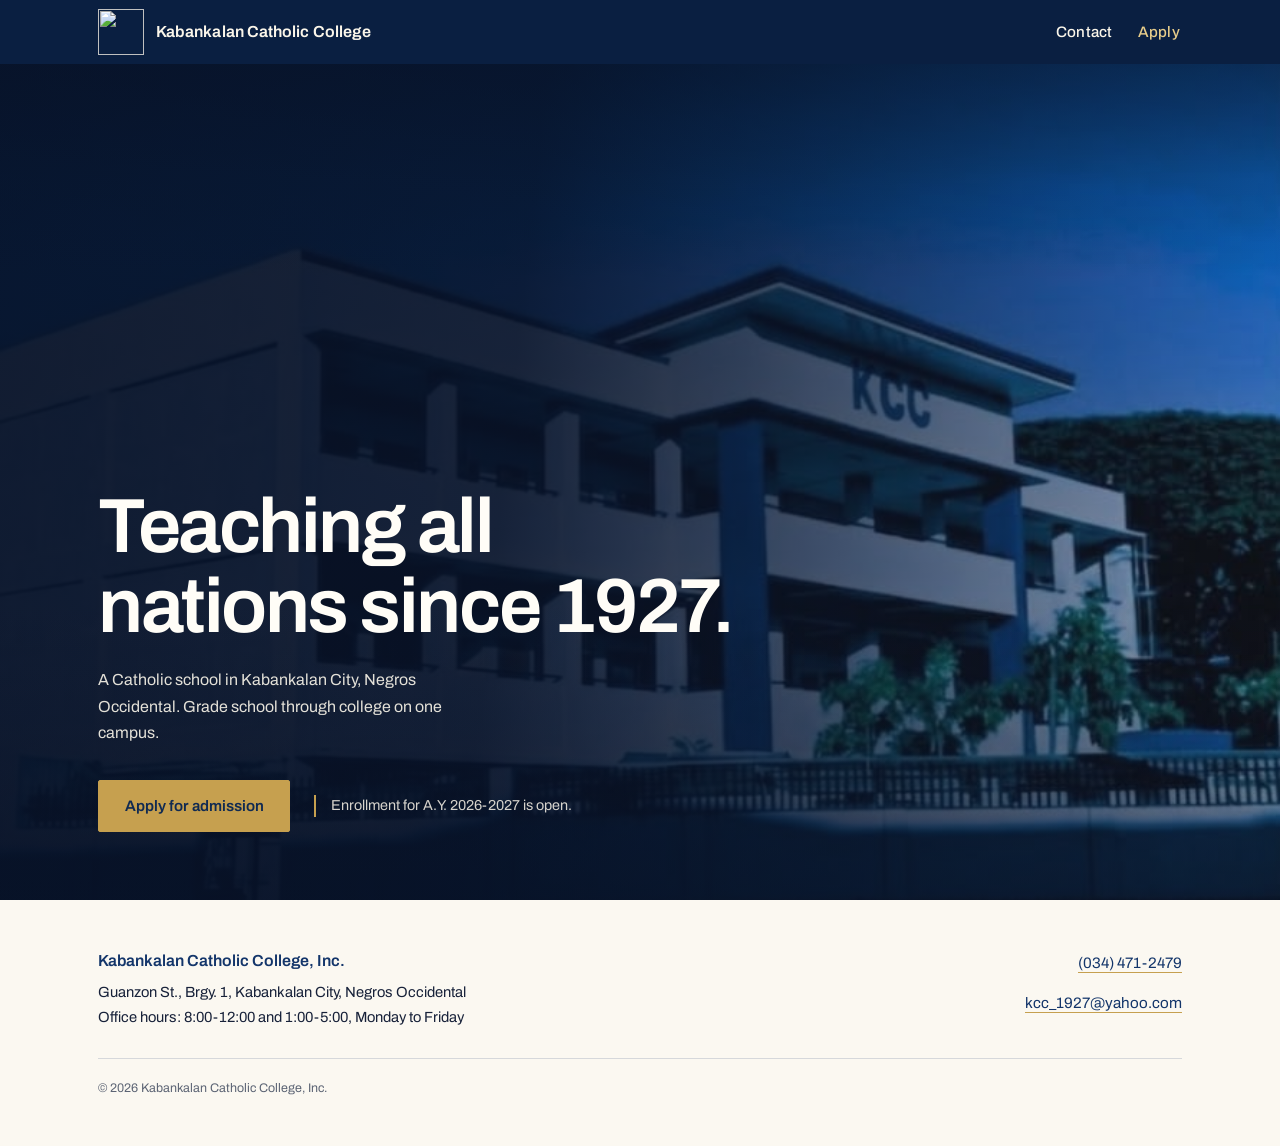
==== index.html @ 653091d0 "first commit" ====
<!DOCTYPE html>
<html lang="en">

<head>
    <title>Kabankalan Catholic College Inc.</title>

    <link rel="icon" href="assets/KCC-LOGO.png">

    <link rel="stylesheet" href="style/style.css">


</head>

<body id="top">

    <a class="skip-link" href="#main">Skip to content</a>

    <header class="site-header">
        <nav class="shell navbar" aria-label="Main">
            <a class="brand" href="#top">
                <img src="assets/KCC-LOGO.png" alt="" width="194" height="106">
                <span class="brand-name">Kabankalan Catholic College</span>
            </a>

            <ul class="nav-links">
                <li><a href="#contact">Contact</a></li>
                <li>
                    <a class="nav-apply"
                        href="mailto:kcc_1927@yahoo.com?subject=Admission inquiry A.Y. 2026-2027">Apply</a>
                </li>
            </ul>
        </nav>
    </header>

    <main id="main">
        <section class="hero" aria-labelledby="hero-title">
            <div class="shell hero-inner">
                <div class="hero-copy">
                    <h1 id="hero-title">Teaching all nations since 1927.</h1>
                    <p class="hero-lede">
                        A Catholic school in Kabankalan City, Negros Occidental.
                        Grade school through college on one campus.
                    </p>

                    <div class="hero-actions">
                        <a class="button" href="mailto:kcc_1927@yahoo.com?subject=Admission inquiry A.Y. 2026-2027">
                            Apply for admission
                        </a>
                        <p class="enrollment">Enrollment for A.Y. 2026-2027 is open.</p>
                    </div>
                </div>
            </div>
        </section>
    </main>

    <footer class="site-footer" id="contact">
        <div class="shell footer-inner">
            <div class="footer-address">
                <p class="footer-name">Kabankalan Catholic College, Inc.</p>
                <address>
                    Guanzon St., Brgy. 1, Kabankalan City, Negros Occidental<br>
                    Office hours: 8:00-12:00 and 1:00-5:00, Monday to Friday
                </address>
            </div>

            <div class="footer-links">
                <a href="tel:+63344712479">(034) 471-2479</a>
                <a href="mailto:kcc_1927@yahoo.com">kcc_1927@yahoo.com</a>
            </div>

            <div class="footer-fine">
                <p>&copy; 2026 Kabankalan Catholic College, Inc.</p>
            </div>
        </div>
    </footer>
</body>

</html>
---- style/style.css ----
@import url('https://fonts.googleapis.com/css2?family=Archivo:ital,wght@0,100..900;1,100..900&display=swap');



*,
*::before,
*::after {
    box-sizing: border-box;
}

html {
    scroll-behavior: smooth;
    -webkit-text-size-adjust: 100%;
}

body {
    margin: 0;
    background: #fbf8f1;
    color: #172139;
    font-family: "Archivo", "Segoe UI", sans-serif;
    font-size: 1.0625rem;
    line-height: 1.6;
    -webkit-font-smoothing: antialiased;
}

h1,
p,
address {
    margin: 0;
}

img {
    display: block;
    max-width: 100%;
}

a {
    color: inherit;
}

address {
    font-style: normal;
}

::selection {
    background: #c6a04f;
    color: #0c244c;
}

:focus-visible {
    outline: 2px solid #13356a;
    outline-offset: 3px;
}

.shell {
    width: 100%;
    max-width: 1180px;
    margin-inline: auto;
    padding-inline: clamp(1.25rem, 4vw, 3rem);
}

.skip-link {
    position: absolute;
    top: -5rem;
    left: clamp(1.25rem, 4vw, 3rem);
    z-index: 5;
    padding: 0.7rem 1.1rem;
    background: #fbf6ea;
    color: #13356a;
    font-size: 0.9rem;
    font-weight: 600;
    text-decoration: none;
}

.skip-link:focus {
    top: 0.75rem;
}

.site-header {
    background: #0a1f41;
}

.site-header :focus-visible {
    outline-color: #fbf6ea;
}

.navbar {
    display: flex;
    align-items: center;
    justify-content: space-between;
    gap: 0.75rem 1.5rem;
    min-height: 4rem;
}

.brand {
    display: flex;
    align-items: center;
    gap: 0.75rem;
    padding-block: 0.5rem;
    color: #fbf6ea;
    text-decoration: none;
}

.brand img {
    flex: none;
    width: 46px;
    height: 46px;
}

.brand-name {
    font-size: 1rem;
    font-weight: 620;
    letter-spacing: 0.005em;
    line-height: 1.25;
}

.nav-links {
    display: flex;
    align-items: center;
    gap: 0.25rem 1.35rem;
    margin: 0;
    padding: 0;
    list-style: none;
}

.nav-links a {
    display: inline-flex;
    align-items: center;
    min-height: 2.75rem;
    padding-inline: 0.15rem;
    color: #fbf6ea;
    font-size: 0.95rem;
    font-weight: 500;
    letter-spacing: 0.005em;
    text-decoration: none;
    transition: color 180ms ease;
}

.nav-links a:hover {
    color: #e2c783;
    text-decoration: underline;
    text-decoration-color: #c6a04f;
    text-underline-offset: 0.36em;
}

.nav-links .nav-apply {
    color: #e8cd8a;
}

.hero {
    display: flex;
    min-height: calc(100vh - 4rem);
    min-height: calc(100svh - 4rem);
    background:
        linear-gradient(
            180deg,
            rgba(7, 17, 38, 0.5) 0%,
            rgba(7, 17, 38, 0.14) 14%,
            rgba(7, 17, 38, 0) 26%
        ),
        linear-gradient(
            0deg,
            rgba(7, 17, 38, 0.55) 0%,
            rgba(7, 17, 38, 0.2) 20%,
            rgba(7, 17, 38, 0) 36%
        ),
        linear-gradient(
            96deg,
            rgba(7, 17, 38, 0.94) 0%,
            rgba(7, 17, 38, 0.9) 40%,
            rgba(7, 17, 38, 0.72) 58%,
            rgba(7, 17, 38, 0.2) 100%
        ),
        url("../assets/KCC-IMAGE.jpg") center 42% / cover no-repeat #0d2750;
    color: #fbf6ea;
}

.hero :focus-visible {
    outline-color: #fffdf7;
}

.hero-inner {
    display: flex;
    flex: 1;
    flex-direction: column;
    padding-block: clamp(1.5rem, 3vw, 2.25rem)
        clamp(2.75rem, 6vw, 4.25rem);
}

.hero-copy {
    max-width: 44rem;
    margin-top: auto;
    padding-top: clamp(3rem, 8vw, 5rem);
}

.hero h1 {
    color: #fffdf7;
    font-size: clamp(2.5rem, 6vw, 5.25rem);
    font-weight: 620;
    letter-spacing: -0.032em;
    line-height: 1.04;
    text-wrap: balance;
}

.hero-lede {
    max-width: 44ch;
    margin-top: 1.3rem;
    color: rgba(251, 246, 234, 0.9);
    font-size: clamp(1rem, 1.2vw, 1.15rem);
    line-height: 1.65;
}

.hero-actions {
    display: flex;
    flex-wrap: wrap;
    align-items: center;
    gap: 1rem 1.5rem;
    margin-top: 2.1rem;
}

.button {
    display: inline-flex;
    align-items: center;
    justify-content: center;
    min-height: 3.25rem;
    padding: 0.9rem 1.6rem;
    border: 1px solid #c6a04f;
    border-radius: 2px;
    background: #c6a04f;
    color: #102a52;
    font-size: 0.95rem;
    font-weight: 600;
    line-height: 1.2;
    text-decoration: none;
    transition: background-color 180ms ease,
        border-color 180ms ease;
}

.button:hover {
    background: #d8b76e;
    border-color: #d8b76e;
}

.enrollment {
    padding-left: 0.9rem;
    border-left: 2px solid #c6a04f;
    color: rgba(251, 246, 234, 0.85);
    font-size: 0.9rem;
    line-height: 1.5;
}

/* Footer --------------- */

.site-footer {
    background: #fbf8f1;
    padding-block: clamp(2.25rem, 4vw, 3rem);
    font-size: 0.95rem;
}

.footer-inner {
    display: grid;
    grid-template-columns: minmax(0, 1.3fr) minmax(0, 1fr);
    gap: 1.75rem 3rem;
}

.footer-name {
    margin-bottom: 0.4rem;
    color: #13356a;
    font-size: 1rem;
    font-weight: 600;
}

.footer-address address {
    font-size: 0.92rem;
    line-height: 1.7;
}

.footer-links {
    display: flex;
    flex-direction: column;
    align-items: flex-end;
    gap: 0.6rem;
    justify-self: end;
}

.footer-links a {
    padding-block: 0.2rem;
    color: #13356a;
    font-size: 0.95rem;
    text-decoration-color: #c6a04f;
    text-decoration-thickness: 1px;
    text-underline-offset: 0.24em;
}

.footer-links a:hover {
    color: #8a641c;
}

.footer-fine {
    grid-column: 1 / -1;
    display: flex;
    flex-wrap: wrap;
    justify-content: space-between;
    gap: 0.35rem 2rem;
    padding-top: 1.25rem;
    border-top: 1px solid rgba(19, 53, 106, 0.16);
    color: #5c6474;
    font-size: 0.78rem;
    line-height: 1.5;
}

@media (max-width: 900px) {
    .hero {
        background:
            linear-gradient(
                180deg,
                rgba(7, 17, 38, 0.5) 0%,
                rgba(7, 17, 38, 0.15) 16%,
                rgba(7, 17, 38, 0) 30%
            ),
            linear-gradient(
                0deg,
                rgba(7, 17, 38, 0.96) 0%,
                rgba(7, 17, 38, 0.9) 32%,
                rgba(7, 17, 38, 0.74) 52%,
                rgba(7, 17, 38, 0.2) 100%
            ),
            url("../assets/KCC-IMAGE.jpg") 62% 38% / cover no-repeat #0d2750;
    }

    .hero-inner {
        padding-block: 1.4rem 2.75rem;
    }

    .brand img {
        width: 44px;
        height: 44px;
    }

    .brand-name {
        font-size: 0.95rem;
    }

    .hero h1 {
        font-size: clamp(2.4rem, 9.5vw, 3.5rem);
    }

    .hero-actions {
        margin-top: 1.8rem;
    }
}

@media (max-width: 760px) {
    .footer-inner {
        grid-template-columns: 1fr;
    }

    .footer-links {
        align-items: flex-start;
        justify-self: start;
        gap: 0.5rem;
    }
}

@media (max-width: 500px) {
    /* Two rows, brand above the links: no hamburger, no script. */

    .navbar {
        flex-direction: column;
        align-items: stretch;
        justify-content: center;
        gap: 0.25rem;
        min-height: 7rem;
    }

    .nav-links {
        gap: 0 1.35rem;
    }

    .hero {
        min-height: calc(100vh - 7rem);
        min-height: calc(100svh - 7rem);
    }
}

@media (max-width: 480px) {
    .brand-name {
        font-size: 0.9rem;
    }

    .hero-copy {
        padding-top: 2.75rem;
    }

    .hero h1 {
        font-size: clamp(2.2rem, 10vw, 3rem);
    }

    .footer-fine {
        display: block;
    }

    .footer-fine p + p {
        margin-top: 0.35rem;
    }
}

@media (prefers-reduced-motion: reduce) {
    html {
        scroll-behavior: auto;
    }

    .button,
    .nav-links a {
        transition: none;
    }
}
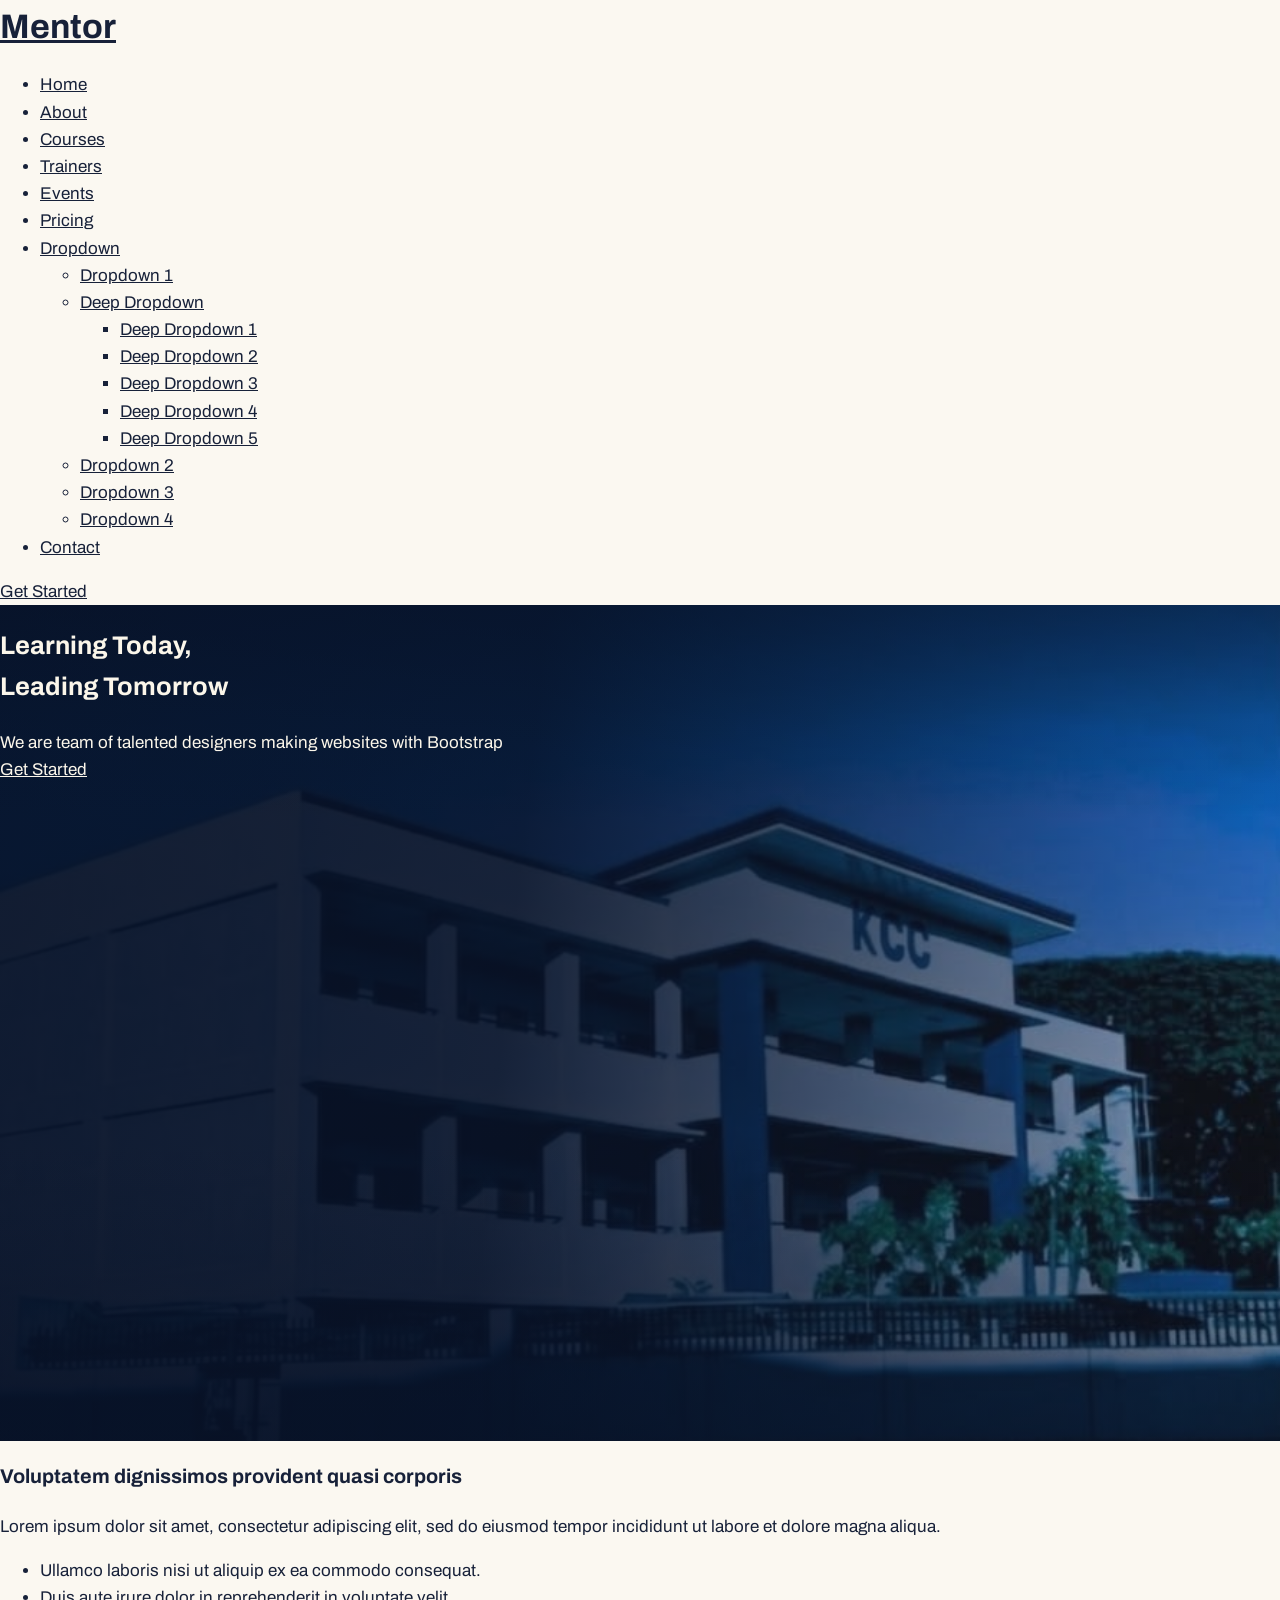
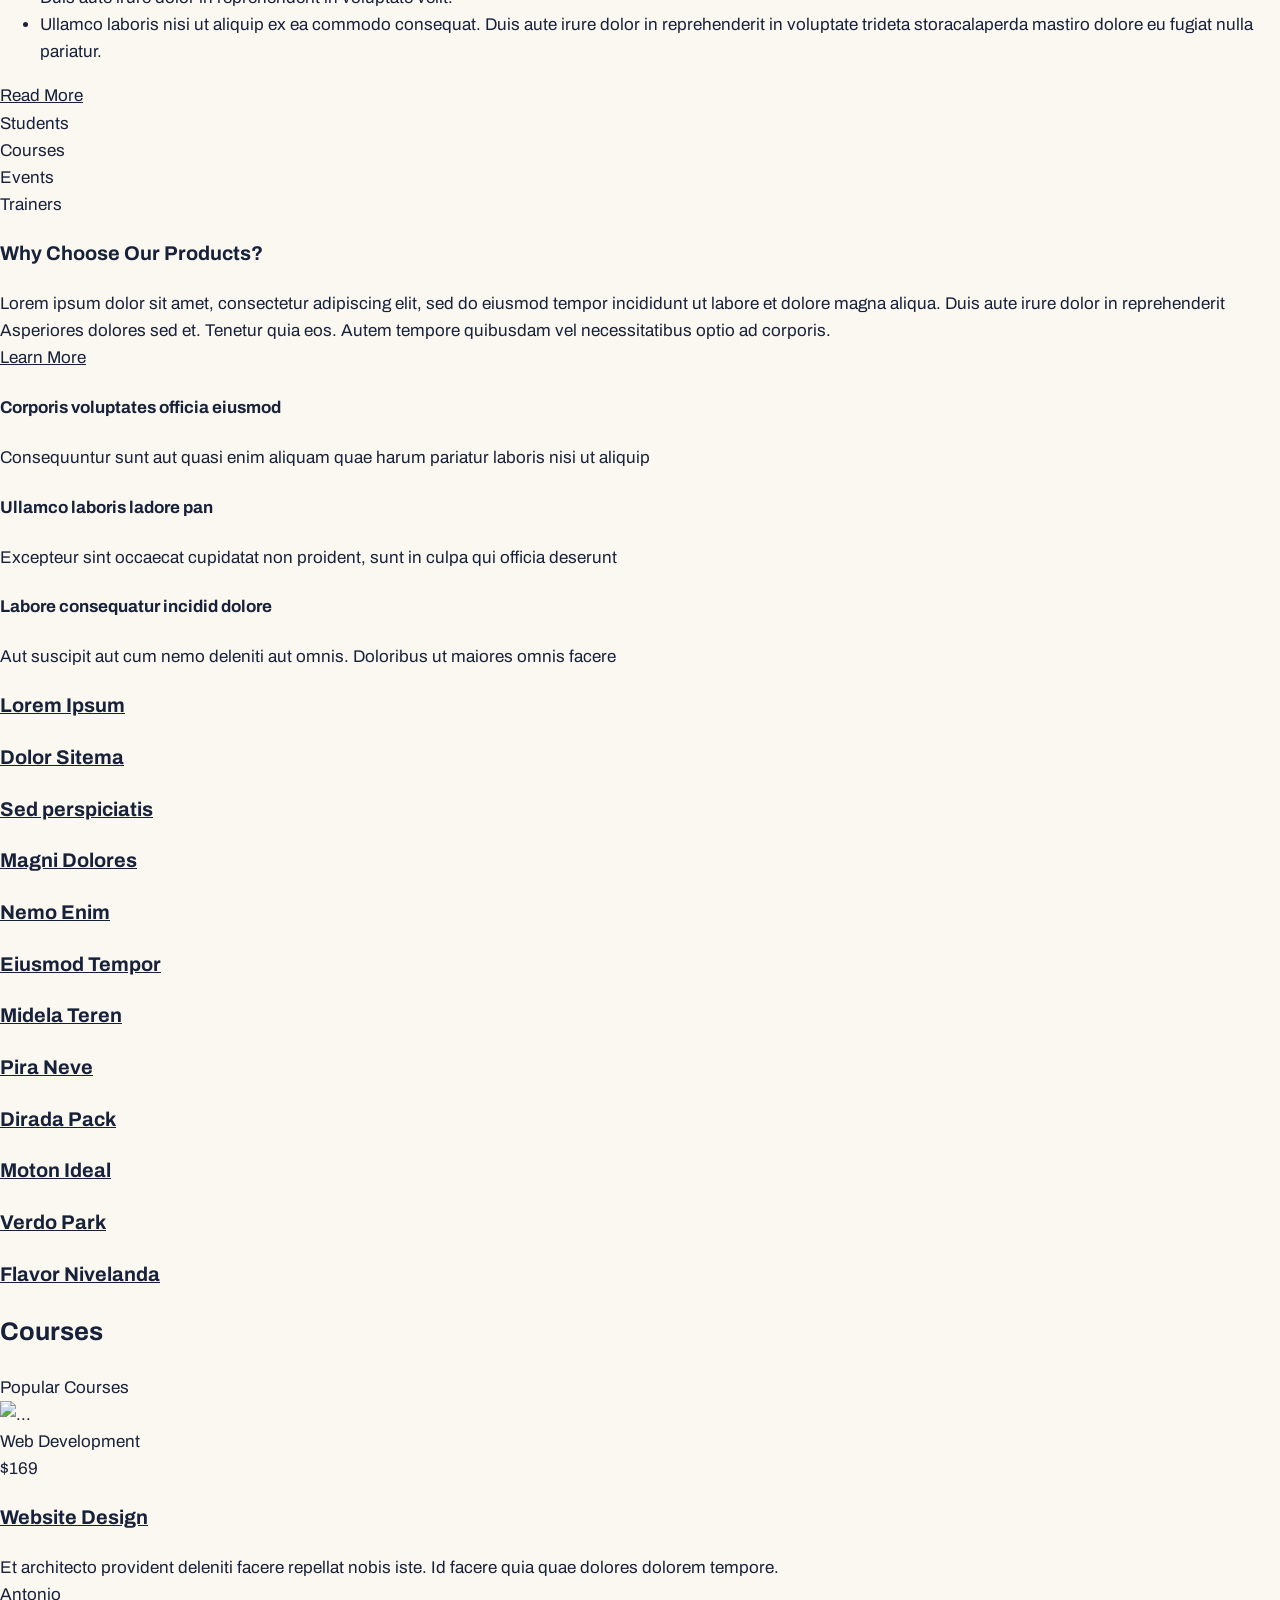
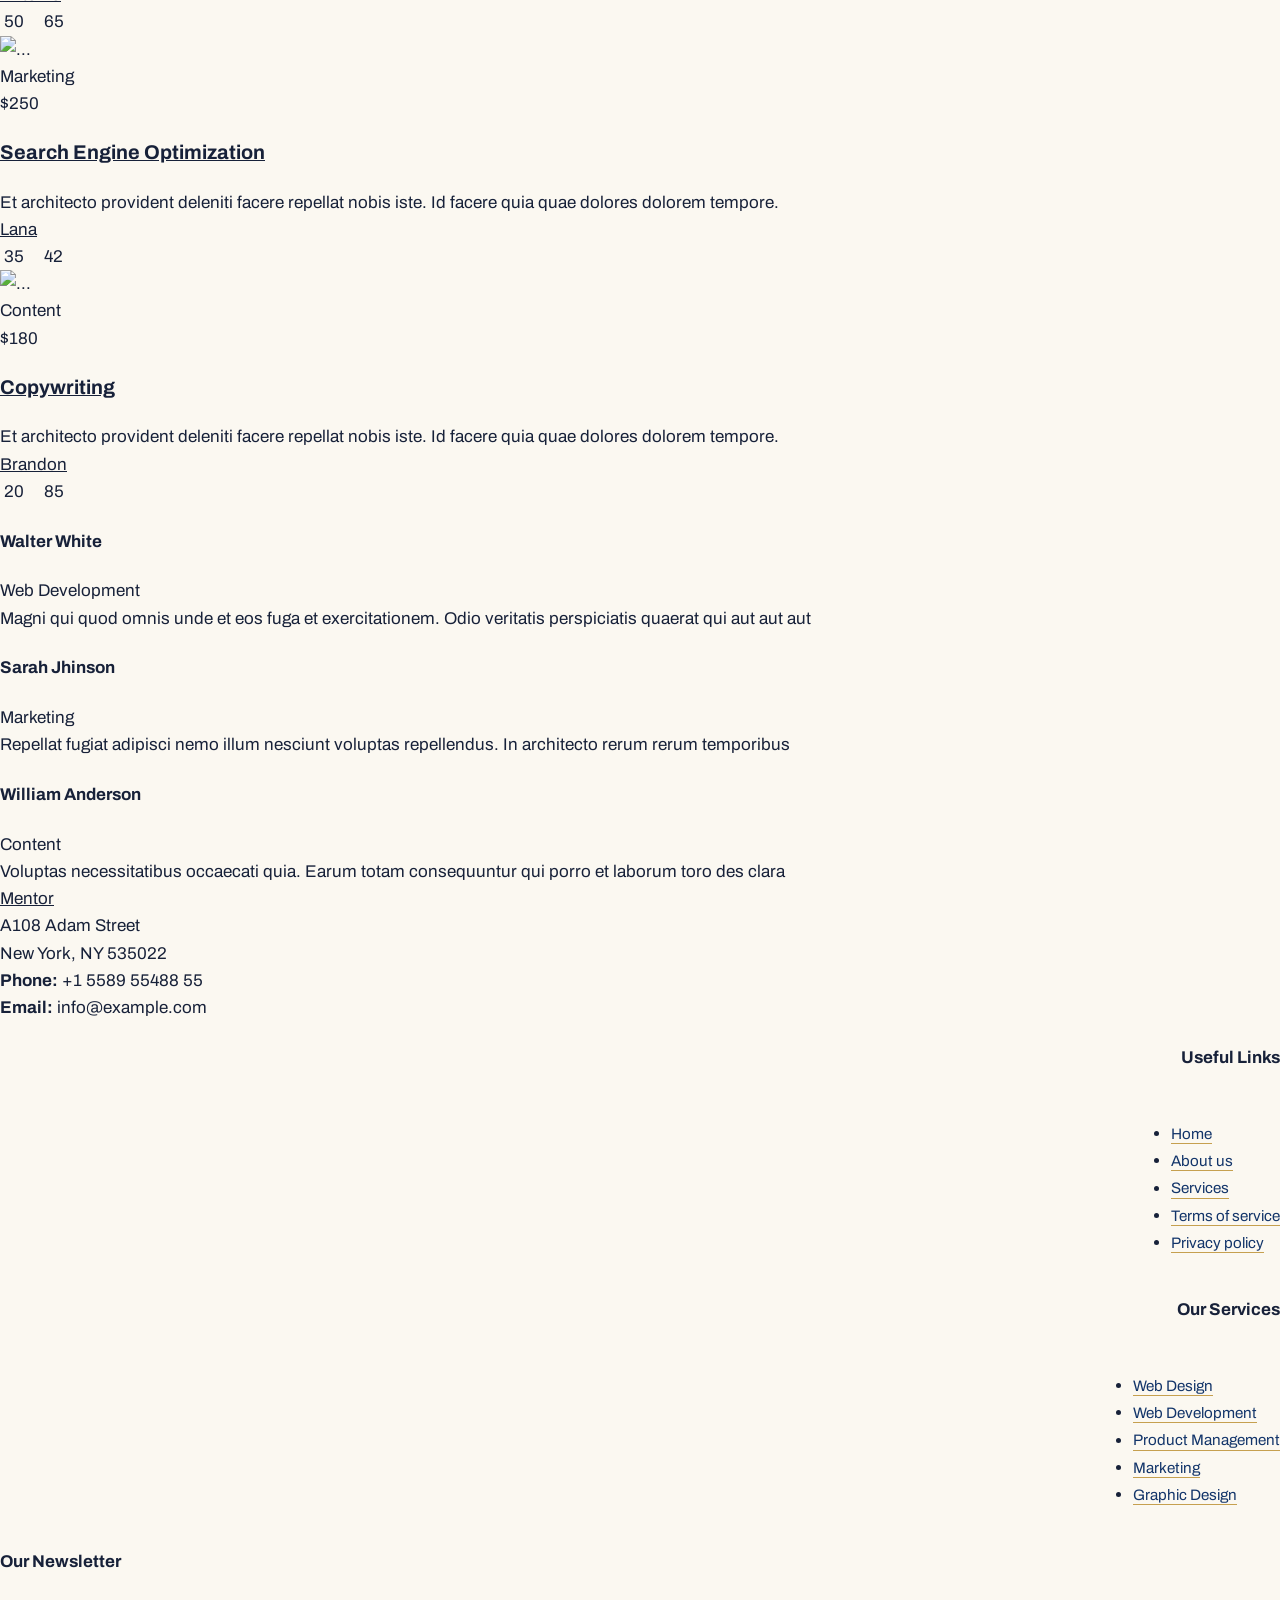
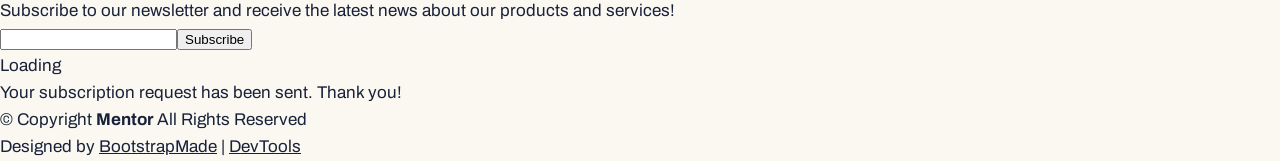
==== commit 909537e3: "style update" ====
--- a/index.html
+++ b/index.html
@@ -2,77 +2,585 @@
 <html lang="en">
 
 <head>
-    <title>Kabankalan Catholic College Inc.</title>
-
-    <link rel="icon" href="assets/KCC-LOGO.png">
-
-    <link rel="stylesheet" href="style/style.css">
-
-
+  <meta charset="utf-8">
+  <meta content="width=device-width, initial-scale=1.0" name="viewport">
+  <title>Index - Mentor Bootstrap Template</title>
+  <meta name="description" content="">
+  <meta name="keywords" content="">
+
+  <!-- Favicons -->
+  <link href="assets/img/favicon.png" rel="icon">
+  <link href="assets/img/apple-touch-icon.png" rel="apple-touch-icon">
+
+  <!-- Fonts -->
+  <link href="https://fonts.googleapis.com" rel="preconnect">
+  <link href="https://fonts.gstatic.com" rel="preconnect" crossorigin>
+  <link href="https://fonts.googleapis.com/css2?family=Open+Sans:ital,wght@0,300;0,400;0,500;0,600;0,700;0,800;1,300;1,400;1,500;1,600;1,700;1,800&family=Poppins:ital,wght@0,100;0,200;0,300;0,400;0,500;0,600;0,700;0,800;0,900;1,100;1,200;1,300;1,400;1,500;1,600;1,700;1,800;1,900&family=Raleway:ital,wght@0,100;0,200;0,300;0,400;0,500;0,600;0,700;0,800;0,900;1,100;1,200;1,300;1,400;1,500;1,600;1,700;1,800;1,900&display=swap" rel="stylesheet">
+
+  <!-- Vendor CSS Files -->
+  <link href="assets/vendor/bootstrap/css/bootstrap.min.css" rel="stylesheet">
+  <link href="assets/vendor/bootstrap-icons/bootstrap-icons.css" rel="stylesheet">
+  <link href="assets/vendor/aos/aos.css" rel="stylesheet">
+  <link href="assets/vendor/glightbox/css/glightbox.min.css" rel="stylesheet">
+  <link href="assets/vendor/swiper/swiper-bundle.min.css" rel="stylesheet">
+
+  <!-- Main CSS File -->
+  <link href="assets/css/main.css" rel="stylesheet">
+  <!-- Custom CSS File -->
+  <link href="style/style.css" rel="stylesheet">
+
+  <!-- =======================================================
+  * Template Name: Mentor
+  * Template URL: https://bootstrapmade.com/mentor-free-education-bootstrap-theme/
+  * Updated: Jul 07 2025 with Bootstrap v5.3.7
+  * Author: BootstrapMade.com
+  * License: https://bootstrapmade.com/license/
+  ======================================================== -->
 </head>
 
-<body id="top">
-
-    <a class="skip-link" href="#main">Skip to content</a>
-
-    <header class="site-header">
-        <nav class="shell navbar" aria-label="Main">
-            <a class="brand" href="#top">
-                <img src="assets/KCC-LOGO.png" alt="" width="194" height="106">
-                <span class="brand-name">Kabankalan Catholic College</span>
-            </a>
-
-            <ul class="nav-links">
-                <li><a href="#contact">Contact</a></li>
-                <li>
-                    <a class="nav-apply"
-                        href="mailto:kcc_1927@yahoo.com?subject=Admission inquiry A.Y. 2026-2027">Apply</a>
-                </li>
+<body class="index-page">
+
+  <header id="header" class="header d-flex align-items-center sticky-top">
+    <div class="container-fluid container-xl position-relative d-flex align-items-center">
+
+      <a href="index.html" class="logo d-flex align-items-center me-auto">
+        <!-- Uncomment the line below if you also wish to use an image logo -->
+        <!-- <img src="assets/img/logo.webp" alt=""> -->
+        <h1 class="sitename">Mentor</h1>
+      </a>
+
+      <nav id="navmenu" class="navmenu">
+        <ul>
+          <li><a href="index.html" class="active">Home<br></a></li>
+          <li><a href="about.html">About</a></li>
+          <li><a href="courses.html">Courses</a></li>
+          <li><a href="trainers.html">Trainers</a></li>
+          <li><a href="events.html">Events</a></li>
+          <li><a href="pricing.html">Pricing</a></li>
+          <li class="dropdown"><a href="#"><span>Dropdown</span> <i class="bi bi-chevron-down toggle-dropdown"></i></a>
+            <ul>
+              <li><a href="#">Dropdown 1</a></li>
+              <li class="dropdown"><a href="#"><span>Deep Dropdown</span> <i class="bi bi-chevron-down toggle-dropdown"></i></a>
+                <ul>
+                  <li><a href="#">Deep Dropdown 1</a></li>
+                  <li><a href="#">Deep Dropdown 2</a></li>
+                  <li><a href="#">Deep Dropdown 3</a></li>
+                  <li><a href="#">Deep Dropdown 4</a></li>
+                  <li><a href="#">Deep Dropdown 5</a></li>
+                </ul>
+              </li>
+              <li><a href="#">Dropdown 2</a></li>
+              <li><a href="#">Dropdown 3</a></li>
+              <li><a href="#">Dropdown 4</a></li>
             </ul>
-        </nav>
-    </header>
-
-    <main id="main">
-        <section class="hero" aria-labelledby="hero-title">
-            <div class="shell hero-inner">
-                <div class="hero-copy">
-                    <h1 id="hero-title">Teaching all nations since 1927.</h1>
-                    <p class="hero-lede">
-                        A Catholic school in Kabankalan City, Negros Occidental.
-                        Grade school through college on one campus.
-                    </p>
-
-                    <div class="hero-actions">
-                        <a class="button" href="mailto:kcc_1927@yahoo.com?subject=Admission inquiry A.Y. 2026-2027">
-                            Apply for admission
-                        </a>
-                        <p class="enrollment">Enrollment for A.Y. 2026-2027 is open.</p>
-                    </div>
-                </div>
-            </div>
-        </section>
-    </main>
-
-    <footer class="site-footer" id="contact">
-        <div class="shell footer-inner">
-            <div class="footer-address">
-                <p class="footer-name">Kabankalan Catholic College, Inc.</p>
-                <address>
-                    Guanzon St., Brgy. 1, Kabankalan City, Negros Occidental<br>
-                    Office hours: 8:00-12:00 and 1:00-5:00, Monday to Friday
-                </address>
-            </div>
-
-            <div class="footer-links">
-                <a href="tel:+63344712479">(034) 471-2479</a>
-                <a href="mailto:kcc_1927@yahoo.com">kcc_1927@yahoo.com</a>
-            </div>
-
-            <div class="footer-fine">
-                <p>&copy; 2026 Kabankalan Catholic College, Inc.</p>
-            </div>
-        </div>
-    </footer>
+          </li>
+          <li><a href="contact.html">Contact</a></li>
+        </ul>
+        <i class="mobile-nav-toggle d-xl-none bi bi-list"></i>
+      </nav>
+
+      <a class="btn-getstarted" href="courses.html">Get Started</a>
+
+    </div>
+  </header>
+
+  <main class="main">
+
+    <!-- Hero Section -->
+    <section id="hero" class="hero section dark-background">
+
+      <img src="assets/img/hero-bg.jpg" alt="" data-aos="fade-in">
+
+      <div class="container">
+        <h2 data-aos="fade-up" data-aos-delay="100">Learning Today,<br>Leading Tomorrow</h2>
+        <p data-aos="fade-up" data-aos-delay="200">We are team of talented designers making websites with Bootstrap</p>
+        <div class="d-flex mt-4" data-aos="fade-up" data-aos-delay="300">
+          <a href="courses.html" class="btn-get-started">Get Started</a>
+        </div>
+      </div>
+
+    </section><!-- /Hero Section -->
+
+    <!-- About Section -->
+    <section id="about" class="about section">
+
+      <div class="container">
+
+        <div class="row gy-4">
+
+          <div class="col-lg-6 order-1 order-lg-2" data-aos="fade-up" data-aos-delay="100">
+            <img src="assets/img/about.jpg" class="img-fluid" alt="">
+          </div>
+
+          <div class="col-lg-6 order-2 order-lg-1 content" data-aos="fade-up" data-aos-delay="200">
+            <h3>Voluptatem dignissimos provident quasi corporis</h3>
+            <p class="fst-italic">
+              Lorem ipsum dolor sit amet, consectetur adipiscing elit, sed do eiusmod tempor incididunt ut labore et dolore
+              magna aliqua.
+            </p>
+            <ul>
+              <li><i class="bi bi-check-circle"></i> <span>Ullamco laboris nisi ut aliquip ex ea commodo consequat.</span></li>
+              <li><i class="bi bi-check-circle"></i> <span>Duis aute irure dolor in reprehenderit in voluptate velit.</span></li>
+              <li><i class="bi bi-check-circle"></i> <span>Ullamco laboris nisi ut aliquip ex ea commodo consequat. Duis aute irure dolor in reprehenderit in voluptate trideta storacalaperda mastiro dolore eu fugiat nulla pariatur.</span></li>
+            </ul>
+            <a href="#" class="read-more"><span>Read More</span><i class="bi bi-arrow-right"></i></a>
+          </div>
+
+        </div>
+
+      </div>
+
+    </section><!-- /About Section -->
+
+    <!-- Counts Section -->
+    <section id="counts" class="section counts light-background">
+
+      <div class="container" data-aos="fade-up" data-aos-delay="100">
+
+        <div class="row gy-4">
+
+          <div class="col-lg-3 col-md-6">
+            <div class="stats-item text-center w-100 h-100">
+              <span data-purecounter-start="0" data-purecounter-end="1232" data-purecounter-duration="1" class="purecounter"></span>
+              <p>Students</p>
+            </div>
+          </div><!-- End Stats Item -->
+
+          <div class="col-lg-3 col-md-6">
+            <div class="stats-item text-center w-100 h-100">
+              <span data-purecounter-start="0" data-purecounter-end="64" data-purecounter-duration="1" class="purecounter"></span>
+              <p>Courses</p>
+            </div>
+          </div><!-- End Stats Item -->
+
+          <div class="col-lg-3 col-md-6">
+            <div class="stats-item text-center w-100 h-100">
+              <span data-purecounter-start="0" data-purecounter-end="42" data-purecounter-duration="1" class="purecounter"></span>
+              <p>Events</p>
+            </div>
+          </div><!-- End Stats Item -->
+
+          <div class="col-lg-3 col-md-6">
+            <div class="stats-item text-center w-100 h-100">
+              <span data-purecounter-start="0" data-purecounter-end="24" data-purecounter-duration="1" class="purecounter"></span>
+              <p>Trainers</p>
+            </div>
+          </div><!-- End Stats Item -->
+
+        </div>
+
+      </div>
+
+    </section><!-- /Counts Section -->
+
+    <!-- Why Us Section -->
+    <section id="why-us" class="section why-us">
+
+      <div class="container">
+
+        <div class="row gy-4">
+
+          <div class="col-lg-4" data-aos="fade-up" data-aos-delay="100">
+            <div class="why-box">
+              <h3>Why Choose Our Products?</h3>
+              <p>
+                Lorem ipsum dolor sit amet, consectetur adipiscing elit, sed do eiusmod tempor incididunt ut labore et dolore magna aliqua. Duis aute irure dolor in reprehenderit
+                Asperiores dolores sed et. Tenetur quia eos. Autem tempore quibusdam vel necessitatibus optio ad corporis.
+              </p>
+              <div class="text-center">
+                <a href="#" class="more-btn"><span>Learn More</span> <i class="bi bi-chevron-right"></i></a>
+              </div>
+            </div>
+          </div><!-- End Why Box -->
+
+          <div class="col-lg-8 d-flex align-items-stretch">
+            <div class="row gy-4" data-aos="fade-up" data-aos-delay="200">
+
+              <div class="col-xl-4">
+                <div class="icon-box d-flex flex-column justify-content-center align-items-center">
+                  <i class="bi bi-clipboard-data"></i>
+                  <h4>Corporis voluptates officia eiusmod</h4>
+                  <p>Consequuntur sunt aut quasi enim aliquam quae harum pariatur laboris nisi ut aliquip</p>
+                </div>
+              </div><!-- End Icon Box -->
+
+              <div class="col-xl-4" data-aos="fade-up" data-aos-delay="300">
+                <div class="icon-box d-flex flex-column justify-content-center align-items-center">
+                  <i class="bi bi-gem"></i>
+                  <h4>Ullamco laboris ladore pan</h4>
+                  <p>Excepteur sint occaecat cupidatat non proident, sunt in culpa qui officia deserunt</p>
+                </div>
+              </div><!-- End Icon Box -->
+
+              <div class="col-xl-4" data-aos="fade-up" data-aos-delay="400">
+                <div class="icon-box d-flex flex-column justify-content-center align-items-center">
+                  <i class="bi bi-inboxes"></i>
+                  <h4>Labore consequatur incidid dolore</h4>
+                  <p>Aut suscipit aut cum nemo deleniti aut omnis. Doloribus ut maiores omnis facere</p>
+                </div>
+              </div><!-- End Icon Box -->
+
+            </div>
+          </div>
+
+        </div>
+
+      </div>
+
+    </section><!-- /Why Us Section -->
+
+    <!-- Features Section -->
+    <section id="features" class="features section">
+
+      <div class="container">
+
+        <div class="row gy-4">
+
+          <div class="col-lg-3 col-md-4" data-aos="fade-up" data-aos-delay="100">
+            <div class="features-item">
+              <i class="bi bi-eye" style="color: #ffbb2c;"></i>
+              <h3><a href="" class="stretched-link">Lorem Ipsum</a></h3>
+            </div>
+          </div><!-- End Feature Item -->
+
+          <div class="col-lg-3 col-md-4" data-aos="fade-up" data-aos-delay="200">
+            <div class="features-item">
+              <i class="bi bi-infinity" style="color: #5578ff;"></i>
+              <h3><a href="" class="stretched-link">Dolor Sitema</a></h3>
+            </div>
+          </div><!-- End Feature Item -->
+
+          <div class="col-lg-3 col-md-4" data-aos="fade-up" data-aos-delay="300">
+            <div class="features-item">
+              <i class="bi bi-mortarboard" style="color: #e80368;"></i>
+              <h3><a href="" class="stretched-link">Sed perspiciatis</a></h3>
+            </div>
+          </div><!-- End Feature Item -->
+
+          <div class="col-lg-3 col-md-4" data-aos="fade-up" data-aos-delay="400">
+            <div class="features-item">
+              <i class="bi bi-nut" style="color: #e361ff;"></i>
+              <h3><a href="" class="stretched-link">Magni Dolores</a></h3>
+            </div>
+          </div><!-- End Feature Item -->
+
+          <div class="col-lg-3 col-md-4" data-aos="fade-up" data-aos-delay="500">
+            <div class="features-item">
+              <i class="bi bi-shuffle" style="color: #47aeff;"></i>
+              <h3><a href="" class="stretched-link">Nemo Enim</a></h3>
+            </div>
+          </div><!-- End Feature Item -->
+
+          <div class="col-lg-3 col-md-4" data-aos="fade-up" data-aos-delay="600">
+            <div class="features-item">
+              <i class="bi bi-star" style="color: #ffa76e;"></i>
+              <h3><a href="" class="stretched-link">Eiusmod Tempor</a></h3>
+            </div>
+          </div><!-- End Feature Item -->
+
+          <div class="col-lg-3 col-md-4" data-aos="fade-up" data-aos-delay="700">
+            <div class="features-item">
+              <i class="bi bi-x-diamond" style="color: #11dbcf;"></i>
+              <h3><a href="" class="stretched-link">Midela Teren</a></h3>
+            </div>
+          </div><!-- End Feature Item -->
+
+          <div class="col-lg-3 col-md-4" data-aos="fade-up" data-aos-delay="800">
+            <div class="features-item">
+              <i class="bi bi-camera-video" style="color: #4233ff;"></i>
+              <h3><a href="" class="stretched-link">Pira Neve</a></h3>
+            </div>
+          </div><!-- End Feature Item -->
+
+          <div class="col-lg-3 col-md-4" data-aos="fade-up" data-aos-delay="900">
+            <div class="features-item">
+              <i class="bi bi-command" style="color: #b2904f;"></i>
+              <h3><a href="" class="stretched-link">Dirada Pack</a></h3>
+            </div>
+          </div><!-- End Feature Item -->
+
+          <div class="col-lg-3 col-md-4" data-aos="fade-up" data-aos-delay="1000">
+            <div class="features-item">
+              <i class="bi bi-dribbble" style="color: #b20969;"></i>
+              <h3><a href="" class="stretched-link">Moton Ideal</a></h3>
+            </div>
+          </div><!-- End Feature Item -->
+
+          <div class="col-lg-3 col-md-4" data-aos="fade-up" data-aos-delay="1100">
+            <div class="features-item">
+              <i class="bi bi-activity" style="color: #ff5828;"></i>
+              <h3><a href="" class="stretched-link">Verdo Park</a></h3>
+            </div>
+          </div><!-- End Feature Item -->
+
+          <div class="col-lg-3 col-md-4" data-aos="fade-up" data-aos-delay="1200">
+            <div class="features-item">
+              <i class="bi bi-brightness-high" style="color: #29cc61;"></i>
+              <h3><a href="" class="stretched-link">Flavor Nivelanda</a></h3>
+            </div>
+          </div><!-- End Feature Item -->
+
+        </div>
+
+      </div>
+
+    </section><!-- /Features Section -->
+
+    <!-- Courses Section -->
+    <section id="courses" class="courses section">
+
+      <!-- Section Title -->
+      <div class="container section-title" data-aos="fade-up">
+        <h2>Courses</h2>
+        <p>Popular Courses</p>
+      </div><!-- End Section Title -->
+
+      <div class="container">
+
+        <div class="row">
+
+          <div class="col-lg-4 col-md-6 d-flex align-items-stretch" data-aos="zoom-in" data-aos-delay="100">
+            <div class="course-item">
+              <img src="assets/img/course/course-1.webp" class="img-fluid" alt="...">
+              <div class="course-content">
+                <div class="d-flex justify-content-between align-items-center mb-3">
+                  <p class="category">Web Development</p>
+                  <p class="price">$169</p>
+                </div>
+
+                <h3><a href="course-details.html">Website Design</a></h3>
+                <p class="description">Et architecto provident deleniti facere repellat nobis iste. Id facere quia quae dolores dolorem tempore.</p>
+                <div class="trainer d-flex justify-content-between align-items-center">
+                  <div class="trainer-profile d-flex align-items-center">
+                    <img src="assets/img/person/person-m-7.webp" class="img-fluid" alt="">
+                    <a href="" class="trainer-link">Antonio</a>
+                  </div>
+                  <div class="trainer-rank d-flex align-items-center">
+                    <i class="bi bi-person user-icon"></i>&nbsp;50
+                    &nbsp;&nbsp;
+                    <i class="bi bi-heart heart-icon"></i>&nbsp;65
+                  </div>
+                </div>
+              </div>
+            </div>
+          </div> <!-- End Course Item-->
+
+          <div class="col-lg-4 col-md-6 d-flex align-items-stretch mt-4 mt-md-0" data-aos="zoom-in" data-aos-delay="200">
+            <div class="course-item">
+              <img src="assets/img/course/course-2.webp" class="img-fluid" alt="...">
+              <div class="course-content">
+                <div class="d-flex justify-content-between align-items-center mb-3">
+                  <p class="category">Marketing</p>
+                  <p class="price">$250</p>
+                </div>
+
+                <h3><a href="course-details.html">Search Engine Optimization</a></h3>
+                <p class="description">Et architecto provident deleniti facere repellat nobis iste. Id facere quia quae dolores dolorem tempore.</p>
+                <div class="trainer d-flex justify-content-between align-items-center">
+                  <div class="trainer-profile d-flex align-items-center">
+                    <img src="assets/img/person/person-f-14.webp" class="img-fluid" alt="">
+                    <a href="" class="trainer-link">Lana</a>
+                  </div>
+                  <div class="trainer-rank d-flex align-items-center">
+                    <i class="bi bi-person user-icon"></i>&nbsp;35
+                    &nbsp;&nbsp;
+                    <i class="bi bi-heart heart-icon"></i>&nbsp;42
+                  </div>
+                </div>
+              </div>
+            </div>
+          </div> <!-- End Course Item-->
+
+          <div class="col-lg-4 col-md-6 d-flex align-items-stretch mt-4 mt-lg-0" data-aos="zoom-in" data-aos-delay="300">
+            <div class="course-item">
+              <img src="assets/img/course/course-3.webp" class="img-fluid" alt="...">
+              <div class="course-content">
+                <div class="d-flex justify-content-between align-items-center mb-3">
+                  <p class="category">Content</p>
+                  <p class="price">$180</p>
+                </div>
+
+                <h3><a href="course-details.html">Copywriting</a></h3>
+                <p class="description">Et architecto provident deleniti facere repellat nobis iste. Id facere quia quae dolores dolorem tempore.</p>
+                <div class="trainer d-flex justify-content-between align-items-center">
+                  <div class="trainer-profile d-flex align-items-center">
+                    <img src="assets/img/person/person-m-12.webp" class="img-fluid" alt="">
+                    <a href="" class="trainer-link">Brandon</a>
+                  </div>
+                  <div class="trainer-rank d-flex align-items-center">
+                    <i class="bi bi-person user-icon"></i>&nbsp;20
+                    &nbsp;&nbsp;
+                    <i class="bi bi-heart heart-icon"></i>&nbsp;85
+                  </div>
+                </div>
+              </div>
+            </div>
+          </div> <!-- End Course Item-->
+
+        </div>
+
+      </div>
+
+    </section><!-- /Courses Section -->
+
+    <!-- Trainers Index Section -->
+    <section id="trainers-index" class="section trainers-index">
+
+      <div class="container">
+
+        <div class="row">
+
+          <div class="col-lg-4 col-md-6 d-flex" data-aos="fade-up" data-aos-delay="100">
+            <div class="member">
+              <img src="assets/img/trainers/trainer-1.jpg" class="img-fluid" alt="">
+              <div class="member-content">
+                <h4>Walter White</h4>
+                <span>Web Development</span>
+                <p>
+                  Magni qui quod omnis unde et eos fuga et exercitationem. Odio veritatis perspiciatis quaerat qui aut aut aut
+                </p>
+                <div class="social">
+                  <a href=""><i class="bi bi-twitter-x"></i></a>
+                  <a href=""><i class="bi bi-facebook"></i></a>
+                  <a href=""><i class="bi bi-instagram"></i></a>
+                  <a href=""><i class="bi bi-linkedin"></i></a>
+                </div>
+              </div>
+            </div>
+          </div><!-- End Team Member -->
+
+          <div class="col-lg-4 col-md-6 d-flex" data-aos="fade-up" data-aos-delay="200">
+            <div class="member">
+              <img src="assets/img/trainers/trainer-2.jpg" class="img-fluid" alt="">
+              <div class="member-content">
+                <h4>Sarah Jhinson</h4>
+                <span>Marketing</span>
+                <p>
+                  Repellat fugiat adipisci nemo illum nesciunt voluptas repellendus. In architecto rerum rerum temporibus
+                </p>
+                <div class="social">
+                  <a href=""><i class="bi bi-twitter-x"></i></a>
+                  <a href=""><i class="bi bi-facebook"></i></a>
+                  <a href=""><i class="bi bi-instagram"></i></a>
+                  <a href=""><i class="bi bi-linkedin"></i></a>
+                </div>
+              </div>
+            </div>
+          </div><!-- End Team Member -->
+
+          <div class="col-lg-4 col-md-6 d-flex" data-aos="fade-up" data-aos-delay="300">
+            <div class="member">
+              <img src="assets/img/trainers/trainer-3.jpg" class="img-fluid" alt="">
+              <div class="member-content">
+                <h4>William Anderson</h4>
+                <span>Content</span>
+                <p>
+                  Voluptas necessitatibus occaecati quia. Earum totam consequuntur qui porro et laborum toro des clara
+                </p>
+                <div class="social">
+                  <a href=""><i class="bi bi-twitter-x"></i></a>
+                  <a href=""><i class="bi bi-facebook"></i></a>
+                  <a href=""><i class="bi bi-instagram"></i></a>
+                  <a href=""><i class="bi bi-linkedin"></i></a>
+                </div>
+              </div>
+            </div>
+          </div><!-- End Team Member -->
+
+        </div>
+
+      </div>
+
+    </section><!-- /Trainers Index Section -->
+
+  </main>
+
+  <footer id="footer" class="footer position-relative light-background">
+
+    <div class="container footer-top">
+      <div class="row gy-4">
+        <div class="col-lg-4 col-md-6 footer-about">
+          <a href="index.html" class="logo d-flex align-items-center">
+            <span class="sitename">Mentor</span>
+          </a>
+          <div class="footer-contact pt-3">
+            <p>A108 Adam Street</p>
+            <p>New York, NY 535022</p>
+            <p class="mt-3"><strong>Phone:</strong> <span>+1 5589 55488 55</span></p>
+            <p><strong>Email:</strong> <span>info@example.com</span></p>
+          </div>
+          <div class="social-links d-flex mt-4">
+            <a href=""><i class="bi bi-twitter-x"></i></a>
+            <a href=""><i class="bi bi-facebook"></i></a>
+            <a href=""><i class="bi bi-instagram"></i></a>
+            <a href=""><i class="bi bi-linkedin"></i></a>
+          </div>
+        </div>
+
+        <div class="col-lg-2 col-md-3 footer-links">
+          <h4>Useful Links</h4>
+          <ul>
+            <li><a href="#">Home</a></li>
+            <li><a href="#">About us</a></li>
+            <li><a href="#">Services</a></li>
+            <li><a href="#">Terms of service</a></li>
+            <li><a href="#">Privacy policy</a></li>
+          </ul>
+        </div>
+
+        <div class="col-lg-2 col-md-3 footer-links">
+          <h4>Our Services</h4>
+          <ul>
+            <li><a href="#">Web Design</a></li>
+            <li><a href="#">Web Development</a></li>
+            <li><a href="#">Product Management</a></li>
+            <li><a href="#">Marketing</a></li>
+            <li><a href="#">Graphic Design</a></li>
+          </ul>
+        </div>
+
+        <div class="col-lg-4 col-md-12 footer-newsletter">
+          <h4>Our Newsletter</h4>
+          <p>Subscribe to our newsletter and receive the latest news about our products and services!</p>
+          <form action="#" method="post" class="email-form">
+            <div class="newsletter-form"><input type="email" name="email"><input type="submit" value="Subscribe"></div>
+            <div class="loading">Loading</div>
+            <div class="error-message"></div>
+            <div class="sent-message">Your subscription request has been sent. Thank you!</div>
+          </form>
+        </div>
+
+      </div>
+    </div>
+
+    <div class="container copyright text-center mt-4">
+      <p>© <span>Copyright</span> <strong class="px-1 sitename">Mentor</strong> <span>All Rights Reserved</span></p>
+      <div class="credits">
+        <!-- All the links in the footer should remain intact. -->
+        <!-- You can delete the links only if you've purchased the pro version. -->
+        <!-- Licensing information: https://bootstrapmade.com/license/ -->
+        Designed by <a href="https://bootstrapmade.com/">BootstrapMade</a> | <a href="https://bootstrapmade.com/tools/">DevTools</a>
+      </div>
+    </div>
+
+  </footer>
+
+  <!-- Scroll Top -->
+  <a href="#" id="scroll-top" class="scroll-top d-flex align-items-center justify-content-center"><i class="bi bi-arrow-up-short"></i></a>
+
+  <!-- Preloader -->
+  <div id="preloader"></div>
+
+  <!-- Vendor JS Files -->
+  <script src="assets/vendor/bootstrap/js/bootstrap.bundle.min.js"></script>
+  <script src="assets/vendor/aos/aos.js"></script>
+  <script src="assets/vendor/glightbox/js/glightbox.min.js"></script>
+  <script src="assets/vendor/purecounter/purecounter_vanilla.js"></script>
+  <script src="assets/vendor/swiper/swiper-bundle.min.js"></script>
+
+  <!-- Main JS File -->
+  <script src="assets/js/main.js"></script>
+
 </body>
 
 </html>
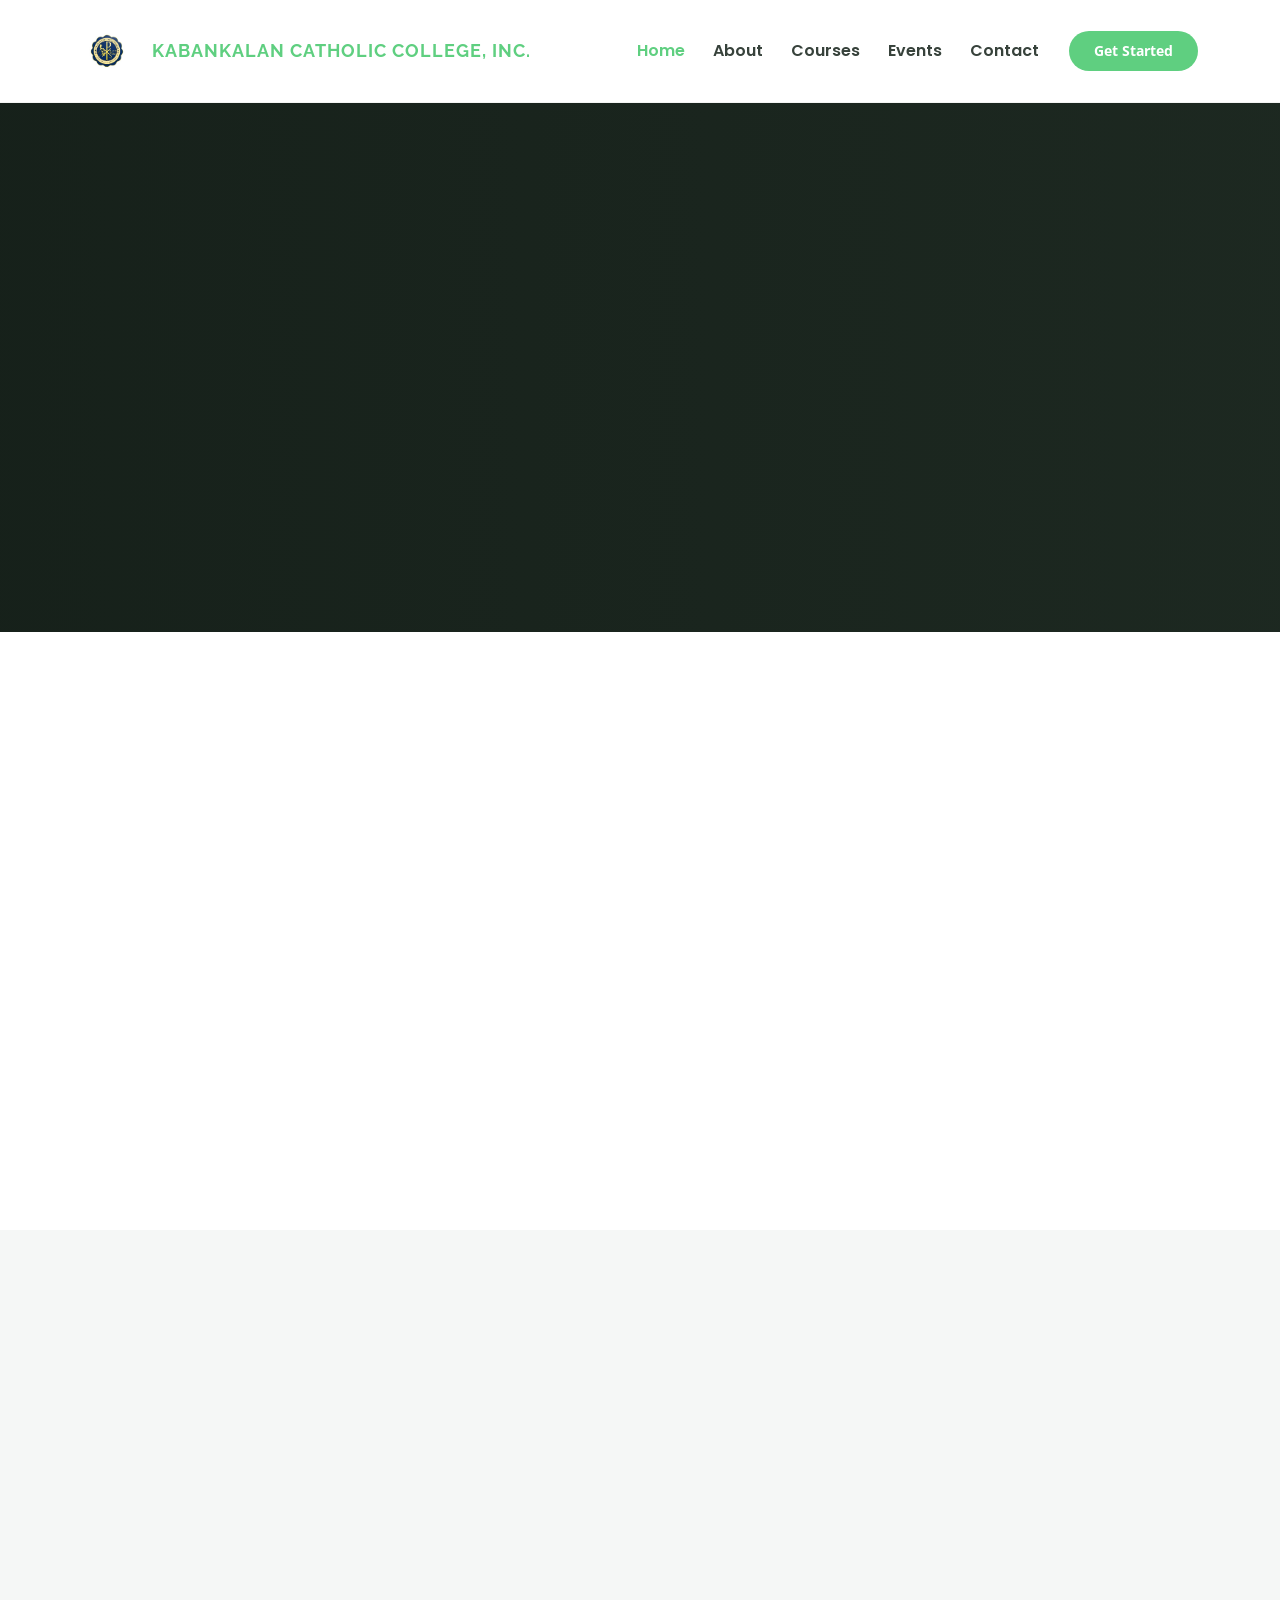
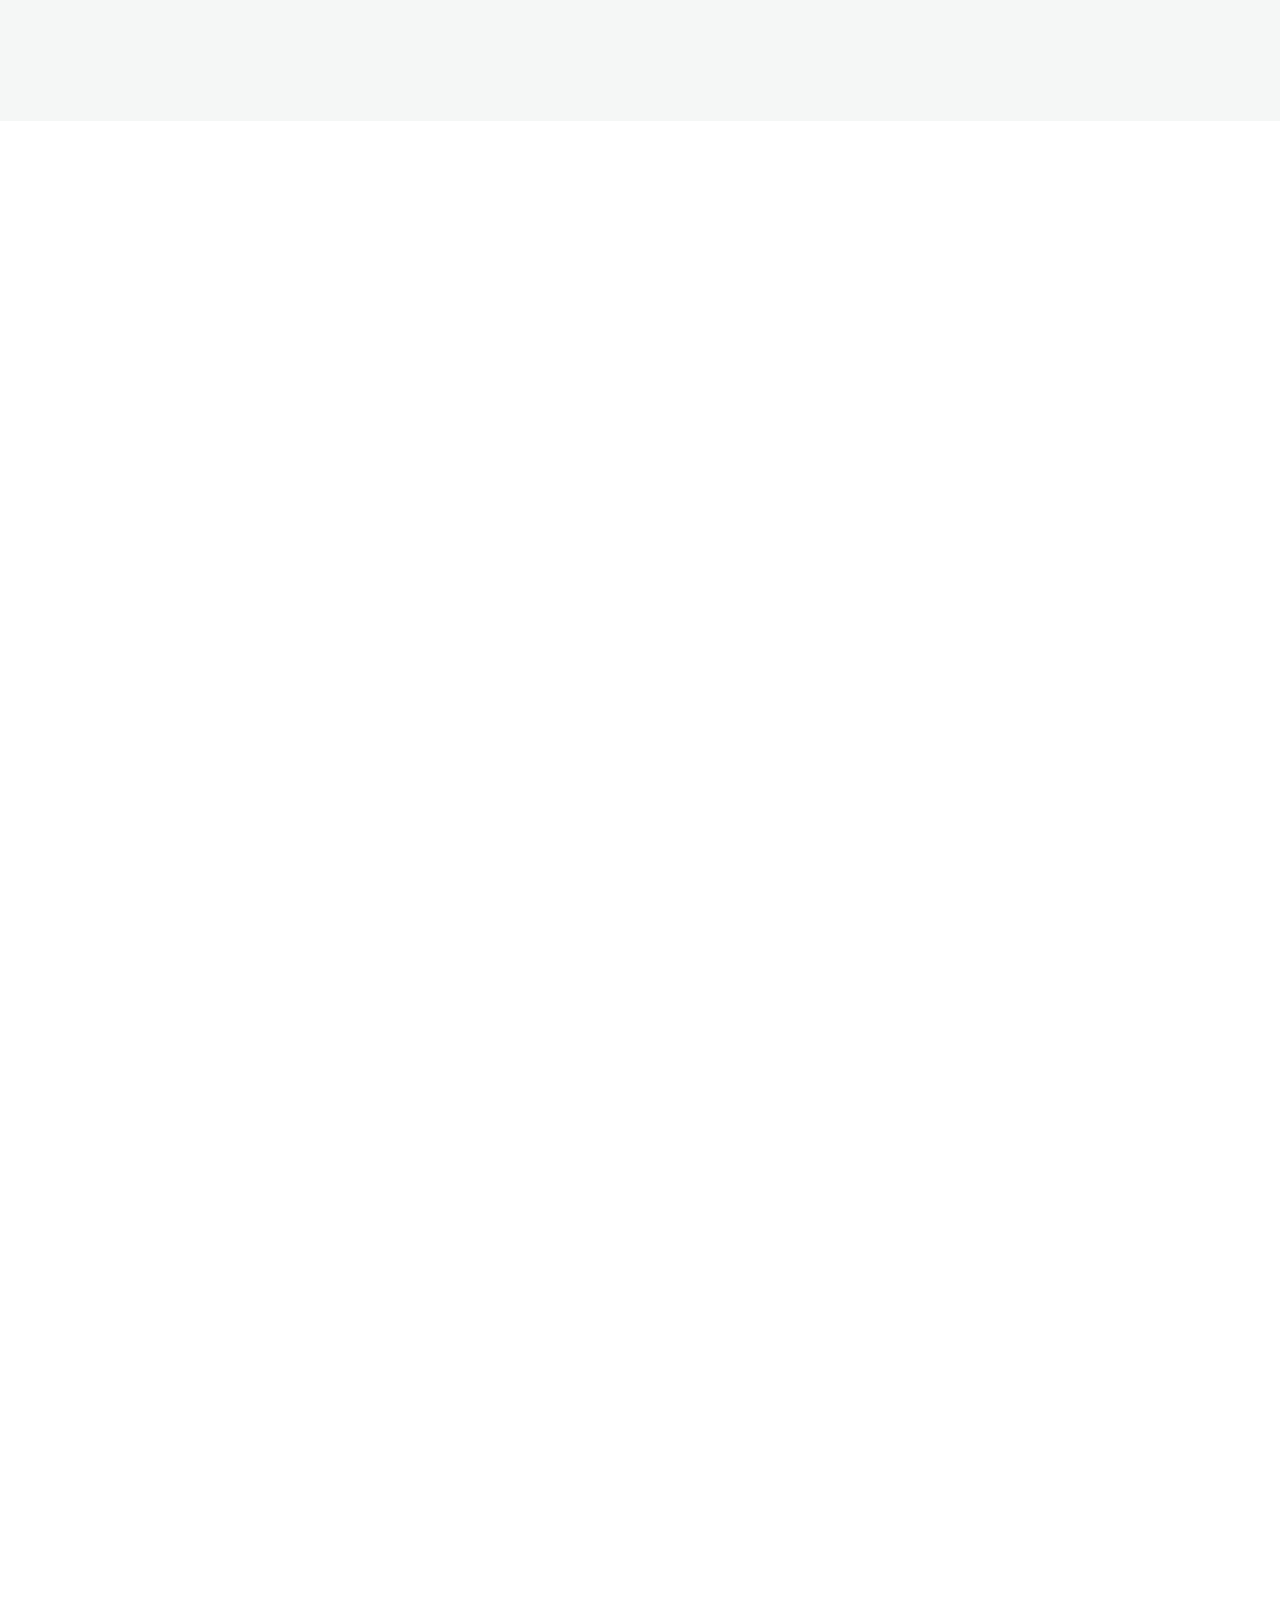
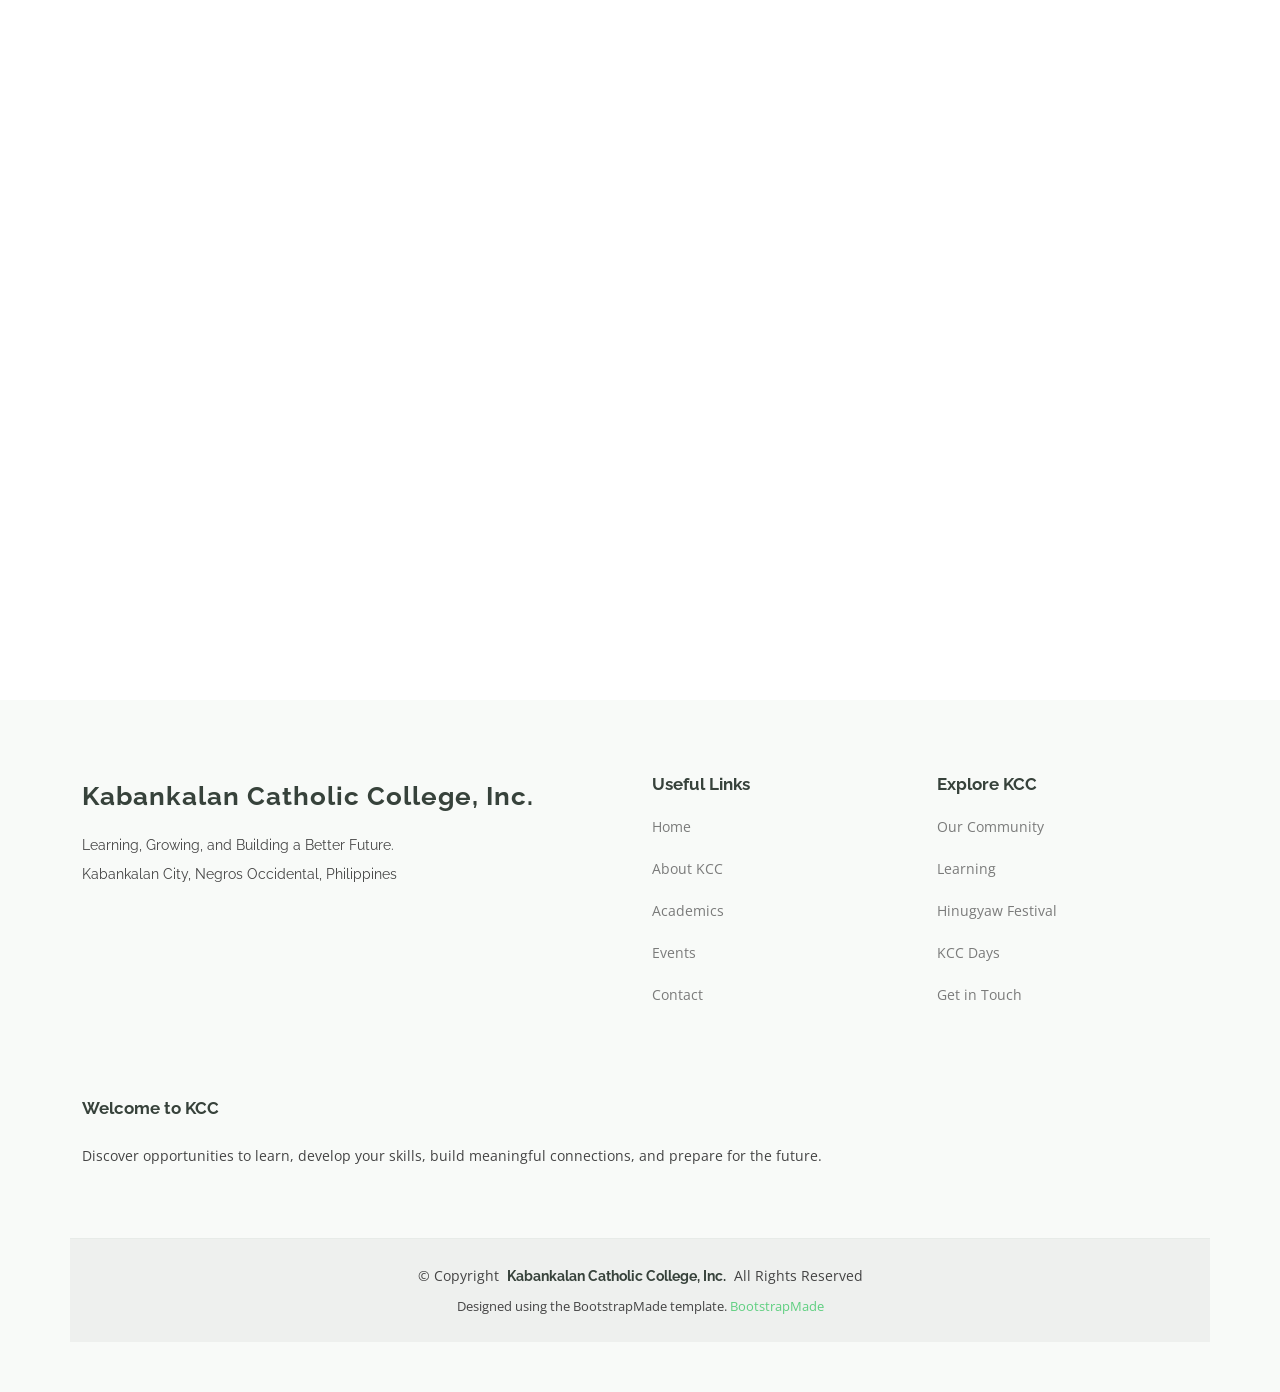
==== commit 81835587: "redesigh" ====
--- a/index.html
+++ b/index.html
@@ -40,530 +40,646 @@
 
 <body class="index-page">
 
-  <header id="header" class="header d-flex align-items-center sticky-top">
-    <div class="container-fluid container-xl position-relative d-flex align-items-center">
-
-      <a href="index.html" class="logo d-flex align-items-center me-auto">
-        <!-- Uncomment the line below if you also wish to use an image logo -->
-        <!-- <img src="assets/img/logo.webp" alt=""> -->
-        <h1 class="sitename">Mentor</h1>
+ 
+<header id="header" class="header d-flex align-items-center sticky-top">
+  <div class="container-fluid container-xl position-relative d-flex align-items-center">
+
+    <!-- KCC LOGO AND COLLEGE NAME -->
+    <a href="index.html" class="logo d-flex align-items-center me-auto"
+       style="gap: 12px;">
+
+      <img src="assets/KCC-LOGO.jpg"
+           alt="Kabankalan Catholic College Logo"
+           style="height: 50px; width: 50px; object-fit: contain;">
+
+      <h1 class="sitename"
+          style="font-size: 18px; line-height: 1.2; margin: 0; white-space: normal;">
+        Kabankalan Catholic College, Inc.
+      </h1>
+
+    </a>
+
+    <!-- NAVIGATION -->
+    <nav id="navmenu" class="navmenu">
+      <ul>
+        <li><a href="index.html" class="active">Home</a></li>
+        <li><a href="about.html">About</a></li>
+        <li><a href="courses.html">Courses</a></li>
+        <li><a href="events.html">Events</a></li>
+        <li><a href="contact.html">Contact</a></li>
+      </ul>
+
+      <i class="mobile-nav-toggle d-xl-none bi bi-list"></i>
+    </nav>
+
+    <a class="btn-getstarted" href="contact.html">Get Started</a>
+
+  </div>
+</header>
+
+  <main class="main">
+
+   
+<!-- Hero Section -->
+<section id="hero" class="hero section dark-background">
+
+  <img src="assets/KCC-IMAGE.jpg"
+       alt="Kabankalan Catholic College"
+       data-aos="fade-in">
+
+  <div class="container">
+
+    <h2 data-aos="fade-up" data-aos-delay="100">
+      Kabankalan Catholic College,<br>
+      Inc.
+    </h2>
+
+    <p data-aos="fade-up" data-aos-delay="200">
+      A place to learn, grow, discover your potential,
+      and prepare for a brighter future.
+    </p>
+
+    <div class="d-flex mt-4" data-aos="fade-up" data-aos-delay="300">
+      <a href="about.html" class="btn-get-started">
+        Discover KCC
       </a>
-
-      <nav id="navmenu" class="navmenu">
+    </div>
+
+  </div>
+
+</section>
+<!-- /Hero Section -->
+
+   
+<!-- About Section -->
+<section id="about" class="about section">
+
+  <div class="container">
+    <div class="row gy-4">
+
+      <div class="col-lg-6 order-1 order-lg-2" data-aos="fade-up" data-aos-delay="100">
+        <img src="assets/KCC-IMAGE.jpg" class="img-fluid" alt="Kabankalan Catholic College">
+      </div>
+
+      <div class="col-lg-6 order-2 order-lg-1 content" data-aos="fade-up" data-aos-delay="200">
+
+        <h3>Welcome to Kabankalan Catholic College</h3>
+
+        <p class="fst-italic">
+          Education is more than gaining knowledge. It is about developing skills,
+          building character, and preparing for the opportunities and challenges of tomorrow.
+        </p>
+
         <ul>
-          <li><a href="index.html" class="active">Home<br></a></li>
-          <li><a href="about.html">About</a></li>
-          <li><a href="courses.html">Courses</a></li>
-          <li><a href="trainers.html">Trainers</a></li>
+          <li><i class="bi bi-check-circle"></i> <span>Encouraging students to pursue knowledge and lifelong learning.</span></li>
+          <li><i class="bi bi-check-circle"></i> <span>Promoting personal growth, responsibility, and good character.</span></li>
+          <li><i class="bi bi-check-circle"></i> <span>Creating opportunities for students to discover and develop their potential.</span></li>
+        </ul>
+
+        <a href="about.html" class="read-more">
+          <span>Learn More About Us</span>
+          <i class="bi bi-arrow-right"></i>
+        </a>
+
+      </div>
+    </div>
+  </div>
+
+</section>
+<!-- /About Section -->
+
+
+<!-- Counts Section -->
+<section id="counts" class="section counts light-background">
+
+  <div class="container" data-aos="fade-up" data-aos-delay="100">
+
+    <div class="row gy-4">
+
+      <div class="col-lg-3 col-md-6">
+        <div class="stats-item text-center w-100 h-100">
+          <i class="bi bi-mortarboard" style="font-size: 32px;"></i>
+          <p>Education</p>
+        </div>
+      </div>
+
+      <div class="col-lg-3 col-md-6">
+        <div class="stats-item text-center w-100 h-100">
+          <i class="bi bi-book" style="font-size: 32px;"></i>
+          <p>Knowledge</p>
+        </div>
+      </div>
+
+      <div class="col-lg-3 col-md-6">
+        <div class="stats-item text-center w-100 h-100">
+          <i class="bi bi-people" style="font-size: 32px;"></i>
+          <p>Community</p>
+        </div>
+      </div>
+
+      <div class="col-lg-3 col-md-6">
+        <div class="stats-item text-center w-100 h-100">
+          <i class="bi bi-lightbulb" style="font-size: 32px;"></i>
+          <p>Growth</p>
+        </div>
+      </div>
+
+    </div>
+  </div>
+
+</section>
+<!-- /Counts Section -->
+
+
+<!-- Why Us Section -->
+<section id="why-us" class="section why-us">
+
+  <div class="container">
+    <div class="row gy-4">
+
+      <div class="col-lg-4" data-aos="fade-up" data-aos-delay="100">
+        <div class="why-box">
+
+          <h3>Why Choose KCC?</h3>
+
+          <p>
+            Choosing a college is an important step toward building your future.
+            At Kabankalan Catholic College, students can pursue their educational
+            goals while developing the knowledge, skills, and values they need
+            for life beyond the classroom.
+          </p>
+
+          <div class="text-center">
+            <a href="about.html" class="more-btn">
+              <span>Learn More</span>
+              <i class="bi bi-chevron-right"></i>
+            </a>
+          </div>
+
+        </div>
+      </div>
+
+      <div class="col-lg-8 d-flex align-items-stretch">
+        <div class="row gy-4" data-aos="fade-up" data-aos-delay="200">
+
+          <div class="col-xl-4">
+            <div class="icon-box d-flex flex-column justify-content-center align-items-center">
+              <i class="bi bi-book"></i>
+              <h4>Quality Learning</h4>
+              <p>Build knowledge and develop skills through meaningful learning experiences.</p>
+            </div>
+          </div>
+
+          <div class="col-xl-4" data-aos="fade-up" data-aos-delay="300">
+            <div class="icon-box d-flex flex-column justify-content-center align-items-center">
+              <i class="bi bi-person-check"></i>
+              <h4>Character Development</h4>
+              <p>Value responsibility, respect, discipline, and personal growth.</p>
+            </div>
+          </div>
+
+          <div class="col-xl-4" data-aos="fade-up" data-aos-delay="400">
+            <div class="icon-box d-flex flex-column justify-content-center align-items-center">
+              <i class="bi bi-people"></i>
+              <h4>Community</h4>
+              <p>Recognize the importance of cooperation, connection, and shared experiences.</p>
+            </div>
+          </div>
+
+        </div>
+      </div>
+
+    </div>
+  </div>
+
+</section>
+<!-- /Why Us Section -->
+
+
+   
+<!-- Features Section -->
+<section id="features" class="features section">
+
+  <div class="container">
+
+    <div class="section-title" data-aos="fade-up">
+      <h2>KCC Highlights</h2>
+      <p>Discover What Makes College Life Meaningful</p>
+    </div>
+
+    <div class="row gy-4">
+
+      <div class="col-lg-3 col-md-4" data-aos="fade-up" data-aos-delay="100">
+        <div class="features-item">
+          <i class="bi bi-book" style="color: #b2904f;"></i>
+          <h3><a href="courses.html" class="stretched-link">Academic Learning</a></h3>
+        </div>
+      </div>
+
+      <div class="col-lg-3 col-md-4" data-aos="fade-up" data-aos-delay="200">
+        <div class="features-item">
+          <i class="bi bi-mortarboard" style="color: #b2904f;"></i>
+          <h3><a href="courses.html" class="stretched-link">Higher Education</a></h3>
+        </div>
+      </div>
+
+      <div class="col-lg-3 col-md-4" data-aos="fade-up" data-aos-delay="300">
+        <div class="features-item">
+          <i class="bi bi-lightbulb" style="color: #b2904f;"></i>
+          <h3><a href="about.html" class="stretched-link">Creativity</a></h3>
+        </div>
+      </div>
+
+      <div class="col-lg-3 col-md-4" data-aos="fade-up" data-aos-delay="400">
+        <div class="features-item">
+          <i class="bi bi-laptop" style="color: #b2904f;"></i>
+          <h3><a href="courses.html" class="stretched-link">Technology</a></h3>
+        </div>
+      </div>
+
+      <div class="col-lg-3 col-md-4" data-aos="fade-up" data-aos-delay="500">
+        <div class="features-item">
+          <i class="bi bi-people" style="color: #b2904f;"></i>
+          <h3><a href="about.html" class="stretched-link">Student Community</a></h3>
+        </div>
+      </div>
+
+      <div class="col-lg-3 col-md-4" data-aos="fade-up" data-aos-delay="600">
+        <div class="features-item">
+          <i class="bi bi-heart" style="color: #b2904f;"></i>
+          <h3><a href="about.html" class="stretched-link">Good Values</a></h3>
+        </div>
+      </div>
+
+      <div class="col-lg-3 col-md-4" data-aos="fade-up" data-aos-delay="700">
+        <div class="features-item">
+          <i class="bi bi-award" style="color: #b2904f;"></i>
+          <h3><a href="about.html" class="stretched-link">Personal Growth</a></h3>
+        </div>
+      </div>
+
+      <div class="col-lg-3 col-md-4" data-aos="fade-up" data-aos-delay="800">
+        <div class="features-item">
+          <i class="bi bi-calendar-event" style="color: #b2904f;"></i>
+          <h3><a href="events.html" class="stretched-link">School Activities</a></h3>
+        </div>
+      </div>
+
+      <div class="col-lg-3 col-md-4" data-aos="fade-up" data-aos-delay="900">
+        <div class="features-item">
+          <i class="bi bi-chat-dots" style="color: #b2904f;"></i>
+          <h3><a href="about.html" class="stretched-link">Communication</a></h3>
+        </div>
+      </div>
+
+      <div class="col-lg-3 col-md-4" data-aos="fade-up" data-aos-delay="1000">
+        <div class="features-item">
+          <i class="bi bi-palette" style="color: #b2904f;"></i>
+          <h3><a href="about.html" class="stretched-link">Arts and Culture</a></h3>
+        </div>
+      </div>
+
+      <div class="col-lg-3 col-md-4" data-aos="fade-up" data-aos-delay="1100">
+        <div class="features-item">
+          <i class="bi bi-person-check" style="color: #b2904f;"></i>
+          <h3><a href="about.html" class="stretched-link">Leadership</a></h3>
+        </div>
+      </div>
+
+      <div class="col-lg-3 col-md-4" data-aos="fade-up" data-aos-delay="1200">
+        <div class="features-item">
+          <i class="bi bi-stars" style="color: #b2904f;"></i>
+          <h3><a href="about.html" class="stretched-link">Future Readiness</a></h3>
+        </div>
+      </div>
+
+    </div>
+
+  </div>
+
+</section>
+<!-- /Features Section -->
+
+    
+<!-- Courses Section -->
+<section id="courses" class="courses section">
+
+  <!-- Section Title -->
+  <div class="container section-title" data-aos="fade-up">
+    <h2>Academics</h2>
+    <p>Explore Our Academic Programs</p>
+  </div>
+  <!-- End Section Title -->
+
+  <div class="container">
+
+    <div class="row">
+
+      <!-- Academic Item 1 -->
+      <div class="col-lg-4 col-md-6 d-flex align-items-stretch" data-aos="zoom-in" data-aos-delay="100">
+        <div class="course-item">
+
+          <img src="assets/img/course/course-1.webp" class="img-fluid" alt="Academic learning">
+
+          <div class="course-content">
+
+            <div class="d-flex justify-content-between align-items-center mb-3">
+              <p class="category">Academic Development</p>
+            </div>
+
+            <h3><a href="about.html">Knowledge and Learning</a></h3>
+
+            <p class="description">
+              Build a strong foundation of knowledge, develop critical thinking,
+              and prepare for future academic and professional opportunities.
+            </p>
+
+          </div>
+        </div>
+      </div>
+      <!-- End Academic Item 1 -->
+
+
+      <!-- Academic Item 2 -->
+      <div class="col-lg-4 col-md-6 d-flex align-items-stretch mt-4 mt-md-0" data-aos="zoom-in" data-aos-delay="200">
+        <div class="course-item">
+
+          <img src="assets/img/course/course-2.webp" class="img-fluid" alt="Technology and education">
+
+          <div class="course-content">
+
+            <div class="d-flex justify-content-between align-items-center mb-3">
+              <p class="category">Skills Development</p>
+            </div>
+
+            <h3><a href="about.html">Technology and Innovation</a></h3>
+
+            <p class="description">
+              Explore how technology, creativity, and innovation can help
+              students develop useful skills for an evolving world.
+            </p>
+
+          </div>
+        </div>
+      </div>
+      <!-- End Academic Item 2 -->
+
+
+      <!-- Academic Item 3 -->
+      <div class="col-lg-4 col-md-6 d-flex align-items-stretch mt-4 mt-lg-0" data-aos="zoom-in" data-aos-delay="300">
+        <div class="course-item">
+
+          <img src="assets/img/course/course-3.webp" class="img-fluid" alt="Personal and professional growth">
+
+          <div class="course-content">
+
+            <div class="d-flex justify-content-between align-items-center mb-3">
+              <p class="category">Personal Development</p>
+            </div>
+
+            <h3><a href="about.html">Character and Leadership</a></h3>
+
+            <p class="description">
+              Develop responsibility, confidence, leadership, and values
+              that contribute to personal and professional growth.
+            </p>
+
+          </div>
+        </div>
+      </div>
+      <!-- End Academic Item 3 -->
+
+    </div>
+
+  </div>
+
+</section>
+<!-- /Courses Section -->
+
+   
+<!-- KCC Community Section -->
+<section id="trainers-index" class="section trainers-index">
+
+  <div class="container">
+
+    <!-- Section Title -->
+    <div class="section-title" data-aos="fade-up">
+      <h2>Our Community</h2>
+      <p>Life at KCC</p>
+    </div>
+
+    <div class="row">
+
+      <!-- Students -->
+      <div class="col-lg-4 col-md-6 d-flex" data-aos="fade-up" data-aos-delay="100">
+        <div class="member">
+
+          <img src="assets/img/trainers/trainer-1.jpg"
+               class="img-fluid"
+               alt="Students learning together">
+
+          <div class="member-content">
+            <h4>Our Students</h4>
+            <span>The Future of Tomorrow</span>
+
+            <p>
+              Every student has a story, a dream, and the potential
+              to make a difference. Learning is the first step
+              toward building a brighter future.
+            </p>
+
+          </div>
+        </div>
+      </div>
+      <!-- End Students -->
+
+
+      <!-- Educators -->
+      <div class="col-lg-4 col-md-6 d-flex" data-aos="fade-up" data-aos-delay="200">
+        <div class="member">
+
+          <img src="assets/img/trainers/trainer-2.jpg"
+               class="img-fluid"
+               alt="Educator teaching students">
+
+          <div class="member-content">
+            <h4>Our Educators</h4>
+            <span>Guiding Every Learner</span>
+
+            <p>
+              Education is a shared journey. Teachers and mentors
+              help students gain knowledge, discover their abilities,
+              and prepare for new opportunities.
+            </p>
+
+          </div>
+        </div>
+      </div>
+      <!-- End Educators -->
+
+
+      <!-- Community -->
+      <div class="col-lg-4 col-md-6 d-flex" data-aos="fade-up" data-aos-delay="300">
+        <div class="member">
+
+          <img src="assets/img/trainers/trainer-3.jpg"
+               class="img-fluid"
+               alt="College community working together">
+
+          <div class="member-content">
+            <h4>Our Community</h4>
+            <span>Growing Together</span>
+
+            <p>
+              A meaningful college experience is built through
+              friendship, cooperation, shared experiences, and
+              the support of one another.
+            </p>
+
+          </div>
+        </div>
+      </div>
+      <!-- End Community -->
+
+    </div>
+
+  </div>
+
+</section>
+<!-- /KCC Community Section -->
+
+
+<!-- Events Section -->
+<section id="events" class="events section">
+
+  <!-- Section Title -->
+  <div class="container section-title" data-aos="fade-up">
+    <h2>Campus Events</h2>
+    <p>Experience Life at KCC</p>
+  </div>
+
+  <div class="container">
+
+    <div class="row gy-4">
+
+      <!-- Hinugyaw Festival -->
+      <div class="col-lg-6" data-aos="fade-up" data-aos-delay="100">
+        <div class="event-item">
+          <img src="assets/img/events-item-1.jpg"
+               class="img-fluid"
+               alt="Hinugyaw Festival">
+
+          <div class="event-content">
+            <h3>Hinugyaw Festival</h3>
+
+            <p>
+              A celebration of culture, tradition, creativity, and
+              festive performances that bring people together.
+            </p>
+          </div>
+        </div>
+      </div>
+      <!-- End Hinugyaw Festival -->
+
+      <!-- KCC Days -->
+      <div class="col-lg-6" data-aos="fade-up" data-aos-delay="200">
+        <div class="event-item">
+          <img src="assets/img/events-item-2.jpg"
+               class="img-fluid"
+               alt="KCC Days">
+
+          <div class="event-content">
+            <h3>KCC Days</h3>
+
+            <p>
+              A special school celebration filled with student
+              activities, talents, competitions, and community spirit.
+            </p>
+          </div>
+        </div>
+      </div>
+      <!-- End KCC Days -->
+
+    </div>
+
+  </div>
+
+</section>
+<!-- /Events Section -->
+
+  </main>
+
+  
+<!-- Footer Section -->
+<footer id="footer" class="footer position-relative light-background">
+
+  <div class="container footer-top">
+    <div class="row gy-4">
+
+      <!-- KCC Information -->
+      <div class="col-lg-4 col-md-6 footer-about">
+        <a href="index.html" class="logo d-flex align-items-center">
+          <span class="sitename">Kabankalan Catholic College, Inc.</span>
+        </a>
+
+        <div class="footer-contact pt-3">
+          <p>Learning, Growing, and Building a Better Future.</p>
+          <p>Kabankalan City, Negros Occidental, Philippines</p>
+        </div>
+      </div>
+
+      <!-- Useful Links -->
+      <div class="col-lg-2 col-md-3 footer-links">
+        <h4>Useful Links</h4>
+        <ul>
+          <li><a href="index.html">Home</a></li>
+          <li><a href="about.html">About KCC</a></li>
+          <li><a href="courses.html">Academics</a></li>
           <li><a href="events.html">Events</a></li>
-          <li><a href="pricing.html">Pricing</a></li>
-          <li class="dropdown"><a href="#"><span>Dropdown</span> <i class="bi bi-chevron-down toggle-dropdown"></i></a>
-            <ul>
-              <li><a href="#">Dropdown 1</a></li>
-              <li class="dropdown"><a href="#"><span>Deep Dropdown</span> <i class="bi bi-chevron-down toggle-dropdown"></i></a>
-                <ul>
-                  <li><a href="#">Deep Dropdown 1</a></li>
-                  <li><a href="#">Deep Dropdown 2</a></li>
-                  <li><a href="#">Deep Dropdown 3</a></li>
-                  <li><a href="#">Deep Dropdown 4</a></li>
-                  <li><a href="#">Deep Dropdown 5</a></li>
-                </ul>
-              </li>
-              <li><a href="#">Dropdown 2</a></li>
-              <li><a href="#">Dropdown 3</a></li>
-              <li><a href="#">Dropdown 4</a></li>
-            </ul>
-          </li>
           <li><a href="contact.html">Contact</a></li>
         </ul>
-        <i class="mobile-nav-toggle d-xl-none bi bi-list"></i>
-      </nav>
-
-      <a class="btn-getstarted" href="courses.html">Get Started</a>
-
-    </div>
-  </header>
-
-  <main class="main">
-
-    <!-- Hero Section -->
-    <section id="hero" class="hero section dark-background">
-
-      <img src="assets/img/hero-bg.jpg" alt="" data-aos="fade-in">
-
-      <div class="container">
-        <h2 data-aos="fade-up" data-aos-delay="100">Learning Today,<br>Leading Tomorrow</h2>
-        <p data-aos="fade-up" data-aos-delay="200">We are team of talented designers making websites with Bootstrap</p>
-        <div class="d-flex mt-4" data-aos="fade-up" data-aos-delay="300">
-          <a href="courses.html" class="btn-get-started">Get Started</a>
-        </div>
-      </div>
-
-    </section><!-- /Hero Section -->
-
-    <!-- About Section -->
-    <section id="about" class="about section">
-
-      <div class="container">
-
-        <div class="row gy-4">
-
-          <div class="col-lg-6 order-1 order-lg-2" data-aos="fade-up" data-aos-delay="100">
-            <img src="assets/img/about.jpg" class="img-fluid" alt="">
-          </div>
-
-          <div class="col-lg-6 order-2 order-lg-1 content" data-aos="fade-up" data-aos-delay="200">
-            <h3>Voluptatem dignissimos provident quasi corporis</h3>
-            <p class="fst-italic">
-              Lorem ipsum dolor sit amet, consectetur adipiscing elit, sed do eiusmod tempor incididunt ut labore et dolore
-              magna aliqua.
-            </p>
-            <ul>
-              <li><i class="bi bi-check-circle"></i> <span>Ullamco laboris nisi ut aliquip ex ea commodo consequat.</span></li>
-              <li><i class="bi bi-check-circle"></i> <span>Duis aute irure dolor in reprehenderit in voluptate velit.</span></li>
-              <li><i class="bi bi-check-circle"></i> <span>Ullamco laboris nisi ut aliquip ex ea commodo consequat. Duis aute irure dolor in reprehenderit in voluptate trideta storacalaperda mastiro dolore eu fugiat nulla pariatur.</span></li>
-            </ul>
-            <a href="#" class="read-more"><span>Read More</span><i class="bi bi-arrow-right"></i></a>
-          </div>
-
-        </div>
-
-      </div>
-
-    </section><!-- /About Section -->
-
-    <!-- Counts Section -->
-    <section id="counts" class="section counts light-background">
-
-      <div class="container" data-aos="fade-up" data-aos-delay="100">
-
-        <div class="row gy-4">
-
-          <div class="col-lg-3 col-md-6">
-            <div class="stats-item text-center w-100 h-100">
-              <span data-purecounter-start="0" data-purecounter-end="1232" data-purecounter-duration="1" class="purecounter"></span>
-              <p>Students</p>
-            </div>
-          </div><!-- End Stats Item -->
-
-          <div class="col-lg-3 col-md-6">
-            <div class="stats-item text-center w-100 h-100">
-              <span data-purecounter-start="0" data-purecounter-end="64" data-purecounter-duration="1" class="purecounter"></span>
-              <p>Courses</p>
-            </div>
-          </div><!-- End Stats Item -->
-
-          <div class="col-lg-3 col-md-6">
-            <div class="stats-item text-center w-100 h-100">
-              <span data-purecounter-start="0" data-purecounter-end="42" data-purecounter-duration="1" class="purecounter"></span>
-              <p>Events</p>
-            </div>
-          </div><!-- End Stats Item -->
-
-          <div class="col-lg-3 col-md-6">
-            <div class="stats-item text-center w-100 h-100">
-              <span data-purecounter-start="0" data-purecounter-end="24" data-purecounter-duration="1" class="purecounter"></span>
-              <p>Trainers</p>
-            </div>
-          </div><!-- End Stats Item -->
-
-        </div>
-
-      </div>
-
-    </section><!-- /Counts Section -->
-
-    <!-- Why Us Section -->
-    <section id="why-us" class="section why-us">
-
-      <div class="container">
-
-        <div class="row gy-4">
-
-          <div class="col-lg-4" data-aos="fade-up" data-aos-delay="100">
-            <div class="why-box">
-              <h3>Why Choose Our Products?</h3>
-              <p>
-                Lorem ipsum dolor sit amet, consectetur adipiscing elit, sed do eiusmod tempor incididunt ut labore et dolore magna aliqua. Duis aute irure dolor in reprehenderit
-                Asperiores dolores sed et. Tenetur quia eos. Autem tempore quibusdam vel necessitatibus optio ad corporis.
-              </p>
-              <div class="text-center">
-                <a href="#" class="more-btn"><span>Learn More</span> <i class="bi bi-chevron-right"></i></a>
-              </div>
-            </div>
-          </div><!-- End Why Box -->
-
-          <div class="col-lg-8 d-flex align-items-stretch">
-            <div class="row gy-4" data-aos="fade-up" data-aos-delay="200">
-
-              <div class="col-xl-4">
-                <div class="icon-box d-flex flex-column justify-content-center align-items-center">
-                  <i class="bi bi-clipboard-data"></i>
-                  <h4>Corporis voluptates officia eiusmod</h4>
-                  <p>Consequuntur sunt aut quasi enim aliquam quae harum pariatur laboris nisi ut aliquip</p>
-                </div>
-              </div><!-- End Icon Box -->
-
-              <div class="col-xl-4" data-aos="fade-up" data-aos-delay="300">
-                <div class="icon-box d-flex flex-column justify-content-center align-items-center">
-                  <i class="bi bi-gem"></i>
-                  <h4>Ullamco laboris ladore pan</h4>
-                  <p>Excepteur sint occaecat cupidatat non proident, sunt in culpa qui officia deserunt</p>
-                </div>
-              </div><!-- End Icon Box -->
-
-              <div class="col-xl-4" data-aos="fade-up" data-aos-delay="400">
-                <div class="icon-box d-flex flex-column justify-content-center align-items-center">
-                  <i class="bi bi-inboxes"></i>
-                  <h4>Labore consequatur incidid dolore</h4>
-                  <p>Aut suscipit aut cum nemo deleniti aut omnis. Doloribus ut maiores omnis facere</p>
-                </div>
-              </div><!-- End Icon Box -->
-
-            </div>
-          </div>
-
-        </div>
-
-      </div>
-
-    </section><!-- /Why Us Section -->
-
-    <!-- Features Section -->
-    <section id="features" class="features section">
-
-      <div class="container">
-
-        <div class="row gy-4">
-
-          <div class="col-lg-3 col-md-4" data-aos="fade-up" data-aos-delay="100">
-            <div class="features-item">
-              <i class="bi bi-eye" style="color: #ffbb2c;"></i>
-              <h3><a href="" class="stretched-link">Lorem Ipsum</a></h3>
-            </div>
-          </div><!-- End Feature Item -->
-
-          <div class="col-lg-3 col-md-4" data-aos="fade-up" data-aos-delay="200">
-            <div class="features-item">
-              <i class="bi bi-infinity" style="color: #5578ff;"></i>
-              <h3><a href="" class="stretched-link">Dolor Sitema</a></h3>
-            </div>
-          </div><!-- End Feature Item -->
-
-          <div class="col-lg-3 col-md-4" data-aos="fade-up" data-aos-delay="300">
-            <div class="features-item">
-              <i class="bi bi-mortarboard" style="color: #e80368;"></i>
-              <h3><a href="" class="stretched-link">Sed perspiciatis</a></h3>
-            </div>
-          </div><!-- End Feature Item -->
-
-          <div class="col-lg-3 col-md-4" data-aos="fade-up" data-aos-delay="400">
-            <div class="features-item">
-              <i class="bi bi-nut" style="color: #e361ff;"></i>
-              <h3><a href="" class="stretched-link">Magni Dolores</a></h3>
-            </div>
-          </div><!-- End Feature Item -->
-
-          <div class="col-lg-3 col-md-4" data-aos="fade-up" data-aos-delay="500">
-            <div class="features-item">
-              <i class="bi bi-shuffle" style="color: #47aeff;"></i>
-              <h3><a href="" class="stretched-link">Nemo Enim</a></h3>
-            </div>
-          </div><!-- End Feature Item -->
-
-          <div class="col-lg-3 col-md-4" data-aos="fade-up" data-aos-delay="600">
-            <div class="features-item">
-              <i class="bi bi-star" style="color: #ffa76e;"></i>
-              <h3><a href="" class="stretched-link">Eiusmod Tempor</a></h3>
-            </div>
-          </div><!-- End Feature Item -->
-
-          <div class="col-lg-3 col-md-4" data-aos="fade-up" data-aos-delay="700">
-            <div class="features-item">
-              <i class="bi bi-x-diamond" style="color: #11dbcf;"></i>
-              <h3><a href="" class="stretched-link">Midela Teren</a></h3>
-            </div>
-          </div><!-- End Feature Item -->
-
-          <div class="col-lg-3 col-md-4" data-aos="fade-up" data-aos-delay="800">
-            <div class="features-item">
-              <i class="bi bi-camera-video" style="color: #4233ff;"></i>
-              <h3><a href="" class="stretched-link">Pira Neve</a></h3>
-            </div>
-          </div><!-- End Feature Item -->
-
-          <div class="col-lg-3 col-md-4" data-aos="fade-up" data-aos-delay="900">
-            <div class="features-item">
-              <i class="bi bi-command" style="color: #b2904f;"></i>
-              <h3><a href="" class="stretched-link">Dirada Pack</a></h3>
-            </div>
-          </div><!-- End Feature Item -->
-
-          <div class="col-lg-3 col-md-4" data-aos="fade-up" data-aos-delay="1000">
-            <div class="features-item">
-              <i class="bi bi-dribbble" style="color: #b20969;"></i>
-              <h3><a href="" class="stretched-link">Moton Ideal</a></h3>
-            </div>
-          </div><!-- End Feature Item -->
-
-          <div class="col-lg-3 col-md-4" data-aos="fade-up" data-aos-delay="1100">
-            <div class="features-item">
-              <i class="bi bi-activity" style="color: #ff5828;"></i>
-              <h3><a href="" class="stretched-link">Verdo Park</a></h3>
-            </div>
-          </div><!-- End Feature Item -->
-
-          <div class="col-lg-3 col-md-4" data-aos="fade-up" data-aos-delay="1200">
-            <div class="features-item">
-              <i class="bi bi-brightness-high" style="color: #29cc61;"></i>
-              <h3><a href="" class="stretched-link">Flavor Nivelanda</a></h3>
-            </div>
-          </div><!-- End Feature Item -->
-
-        </div>
-
-      </div>
-
-    </section><!-- /Features Section -->
-
-    <!-- Courses Section -->
-    <section id="courses" class="courses section">
-
-      <!-- Section Title -->
-      <div class="container section-title" data-aos="fade-up">
-        <h2>Courses</h2>
-        <p>Popular Courses</p>
-      </div><!-- End Section Title -->
-
-      <div class="container">
-
-        <div class="row">
-
-          <div class="col-lg-4 col-md-6 d-flex align-items-stretch" data-aos="zoom-in" data-aos-delay="100">
-            <div class="course-item">
-              <img src="assets/img/course/course-1.webp" class="img-fluid" alt="...">
-              <div class="course-content">
-                <div class="d-flex justify-content-between align-items-center mb-3">
-                  <p class="category">Web Development</p>
-                  <p class="price">$169</p>
-                </div>
-
-                <h3><a href="course-details.html">Website Design</a></h3>
-                <p class="description">Et architecto provident deleniti facere repellat nobis iste. Id facere quia quae dolores dolorem tempore.</p>
-                <div class="trainer d-flex justify-content-between align-items-center">
-                  <div class="trainer-profile d-flex align-items-center">
-                    <img src="assets/img/person/person-m-7.webp" class="img-fluid" alt="">
-                    <a href="" class="trainer-link">Antonio</a>
-                  </div>
-                  <div class="trainer-rank d-flex align-items-center">
-                    <i class="bi bi-person user-icon"></i>&nbsp;50
-                    &nbsp;&nbsp;
-                    <i class="bi bi-heart heart-icon"></i>&nbsp;65
-                  </div>
-                </div>
-              </div>
-            </div>
-          </div> <!-- End Course Item-->
-
-          <div class="col-lg-4 col-md-6 d-flex align-items-stretch mt-4 mt-md-0" data-aos="zoom-in" data-aos-delay="200">
-            <div class="course-item">
-              <img src="assets/img/course/course-2.webp" class="img-fluid" alt="...">
-              <div class="course-content">
-                <div class="d-flex justify-content-between align-items-center mb-3">
-                  <p class="category">Marketing</p>
-                  <p class="price">$250</p>
-                </div>
-
-                <h3><a href="course-details.html">Search Engine Optimization</a></h3>
-                <p class="description">Et architecto provident deleniti facere repellat nobis iste. Id facere quia quae dolores dolorem tempore.</p>
-                <div class="trainer d-flex justify-content-between align-items-center">
-                  <div class="trainer-profile d-flex align-items-center">
-                    <img src="assets/img/person/person-f-14.webp" class="img-fluid" alt="">
-                    <a href="" class="trainer-link">Lana</a>
-                  </div>
-                  <div class="trainer-rank d-flex align-items-center">
-                    <i class="bi bi-person user-icon"></i>&nbsp;35
-                    &nbsp;&nbsp;
-                    <i class="bi bi-heart heart-icon"></i>&nbsp;42
-                  </div>
-                </div>
-              </div>
-            </div>
-          </div> <!-- End Course Item-->
-
-          <div class="col-lg-4 col-md-6 d-flex align-items-stretch mt-4 mt-lg-0" data-aos="zoom-in" data-aos-delay="300">
-            <div class="course-item">
-              <img src="assets/img/course/course-3.webp" class="img-fluid" alt="...">
-              <div class="course-content">
-                <div class="d-flex justify-content-between align-items-center mb-3">
-                  <p class="category">Content</p>
-                  <p class="price">$180</p>
-                </div>
-
-                <h3><a href="course-details.html">Copywriting</a></h3>
-                <p class="description">Et architecto provident deleniti facere repellat nobis iste. Id facere quia quae dolores dolorem tempore.</p>
-                <div class="trainer d-flex justify-content-between align-items-center">
-                  <div class="trainer-profile d-flex align-items-center">
-                    <img src="assets/img/person/person-m-12.webp" class="img-fluid" alt="">
-                    <a href="" class="trainer-link">Brandon</a>
-                  </div>
-                  <div class="trainer-rank d-flex align-items-center">
-                    <i class="bi bi-person user-icon"></i>&nbsp;20
-                    &nbsp;&nbsp;
-                    <i class="bi bi-heart heart-icon"></i>&nbsp;85
-                  </div>
-                </div>
-              </div>
-            </div>
-          </div> <!-- End Course Item-->
-
-        </div>
-
-      </div>
-
-    </section><!-- /Courses Section -->
-
-    <!-- Trainers Index Section -->
-    <section id="trainers-index" class="section trainers-index">
-
-      <div class="container">
-
-        <div class="row">
-
-          <div class="col-lg-4 col-md-6 d-flex" data-aos="fade-up" data-aos-delay="100">
-            <div class="member">
-              <img src="assets/img/trainers/trainer-1.jpg" class="img-fluid" alt="">
-              <div class="member-content">
-                <h4>Walter White</h4>
-                <span>Web Development</span>
-                <p>
-                  Magni qui quod omnis unde et eos fuga et exercitationem. Odio veritatis perspiciatis quaerat qui aut aut aut
-                </p>
-                <div class="social">
-                  <a href=""><i class="bi bi-twitter-x"></i></a>
-                  <a href=""><i class="bi bi-facebook"></i></a>
-                  <a href=""><i class="bi bi-instagram"></i></a>
-                  <a href=""><i class="bi bi-linkedin"></i></a>
-                </div>
-              </div>
-            </div>
-          </div><!-- End Team Member -->
-
-          <div class="col-lg-4 col-md-6 d-flex" data-aos="fade-up" data-aos-delay="200">
-            <div class="member">
-              <img src="assets/img/trainers/trainer-2.jpg" class="img-fluid" alt="">
-              <div class="member-content">
-                <h4>Sarah Jhinson</h4>
-                <span>Marketing</span>
-                <p>
-                  Repellat fugiat adipisci nemo illum nesciunt voluptas repellendus. In architecto rerum rerum temporibus
-                </p>
-                <div class="social">
-                  <a href=""><i class="bi bi-twitter-x"></i></a>
-                  <a href=""><i class="bi bi-facebook"></i></a>
-                  <a href=""><i class="bi bi-instagram"></i></a>
-                  <a href=""><i class="bi bi-linkedin"></i></a>
-                </div>
-              </div>
-            </div>
-          </div><!-- End Team Member -->
-
-          <div class="col-lg-4 col-md-6 d-flex" data-aos="fade-up" data-aos-delay="300">
-            <div class="member">
-              <img src="assets/img/trainers/trainer-3.jpg" class="img-fluid" alt="">
-              <div class="member-content">
-                <h4>William Anderson</h4>
-                <span>Content</span>
-                <p>
-                  Voluptas necessitatibus occaecati quia. Earum totam consequuntur qui porro et laborum toro des clara
-                </p>
-                <div class="social">
-                  <a href=""><i class="bi bi-twitter-x"></i></a>
-                  <a href=""><i class="bi bi-facebook"></i></a>
-                  <a href=""><i class="bi bi-instagram"></i></a>
-                  <a href=""><i class="bi bi-linkedin"></i></a>
-                </div>
-              </div>
-            </div>
-          </div><!-- End Team Member -->
-
-        </div>
-
-      </div>
-
-    </section><!-- /Trainers Index Section -->
-
-  </main>
-
-  <footer id="footer" class="footer position-relative light-background">
-
-    <div class="container footer-top">
-      <div class="row gy-4">
-        <div class="col-lg-4 col-md-6 footer-about">
-          <a href="index.html" class="logo d-flex align-items-center">
-            <span class="sitename">Mentor</span>
-          </a>
-          <div class="footer-contact pt-3">
-            <p>A108 Adam Street</p>
-            <p>New York, NY 535022</p>
-            <p class="mt-3"><strong>Phone:</strong> <span>+1 5589 55488 55</span></p>
-            <p><strong>Email:</strong> <span>info@example.com</span></p>
-          </div>
-          <div class="social-links d-flex mt-4">
-            <a href=""><i class="bi bi-twitter-x"></i></a>
-            <a href=""><i class="bi bi-facebook"></i></a>
-            <a href=""><i class="bi bi-instagram"></i></a>
-            <a href=""><i class="bi bi-linkedin"></i></a>
-          </div>
-        </div>
-
-        <div class="col-lg-2 col-md-3 footer-links">
-          <h4>Useful Links</h4>
-          <ul>
-            <li><a href="#">Home</a></li>
-            <li><a href="#">About us</a></li>
-            <li><a href="#">Services</a></li>
-            <li><a href="#">Terms of service</a></li>
-            <li><a href="#">Privacy policy</a></li>
-          </ul>
-        </div>
-
-        <div class="col-lg-2 col-md-3 footer-links">
-          <h4>Our Services</h4>
-          <ul>
-            <li><a href="#">Web Design</a></li>
-            <li><a href="#">Web Development</a></li>
-            <li><a href="#">Product Management</a></li>
-            <li><a href="#">Marketing</a></li>
-            <li><a href="#">Graphic Design</a></li>
-          </ul>
-        </div>
-
-        <div class="col-lg-4 col-md-12 footer-newsletter">
-          <h4>Our Newsletter</h4>
-          <p>Subscribe to our newsletter and receive the latest news about our products and services!</p>
-          <form action="#" method="post" class="email-form">
-            <div class="newsletter-form"><input type="email" name="email"><input type="submit" value="Subscribe"></div>
-            <div class="loading">Loading</div>
-            <div class="error-message"></div>
-            <div class="sent-message">Your subscription request has been sent. Thank you!</div>
-          </form>
-        </div>
-
-      </div>
-    </div>
-
-    <div class="container copyright text-center mt-4">
-      <p>© <span>Copyright</span> <strong class="px-1 sitename">Mentor</strong> <span>All Rights Reserved</span></p>
-      <div class="credits">
-        <!-- All the links in the footer should remain intact. -->
-        <!-- You can delete the links only if you've purchased the pro version. -->
-        <!-- Licensing information: https://bootstrapmade.com/license/ -->
-        Designed by <a href="https://bootstrapmade.com/">BootstrapMade</a> | <a href="https://bootstrapmade.com/tools/">DevTools</a>
-      </div>
-    </div>
-
-  </footer>
+      </div>
+
+      <!-- Explore KCC -->
+      <div class="col-lg-2 col-md-3 footer-links">
+        <h4>Explore KCC</h4>
+        <ul>
+          <li><a href="about.html">Our Community</a></li>
+          <li><a href="courses.html">Learning</a></li>
+          <li><a href="events.html">Hinugyaw Festival</a></li>
+          <li><a href="events.html">KCC Days</a></li>
+          <li><a href="contact.html">Get in Touch</a></li>
+        </ul>
+      </div>
+
+      <!-- Welcome Message -->
+      <div class="col-lg-4 col-md-12 footer-newsletter">
+        <h4>Welcome to KCC</h4>
+        <p>
+          Discover opportunities to learn, develop your skills,
+          build meaningful connections, and prepare for the future.
+        </p>
+      </div>
+
+    </div>
+  </div>
+
+  <!-- Copyright -->
+  <div class="container copyright text-center mt-4">
+    <p>
+      © <span>Copyright</span>
+      <strong class="px-1 sitename">Kabankalan Catholic College, Inc.</strong>
+      <span>All Rights Reserved</span>
+    </p>
+
+    <div class="credits">
+      Designed using the BootstrapMade template.
+      <a href="https://bootstrapmade.com/">BootstrapMade</a>
+    </div>
+  </div>
+
+</footer>
+<!-- /Footer Section -->
 
   <!-- Scroll Top -->
   <a href="#" id="scroll-top" class="scroll-top d-flex align-items-center justify-content-center"><i class="bi bi-arrow-up-short"></i></a>
--- a/assets/css/main.css
+++ b/assets/css/main.css
@@ -0,0 +1,2246 @@
+/**
+* Template Name: Mentor
+* Template URL: https://bootstrapmade.com/mentor-free-education-bootstrap-theme/
+* Updated: Jul 07 2025 with Bootstrap v5.3.7
+* Author: BootstrapMade.com
+* License: https://bootstrapmade.com/license/
+*/
+
+/*--------------------------------------------------------------
+# Font & Color Variables
+# Help: https://bootstrapmade.com/color-system/
+--------------------------------------------------------------*/
+/* Fonts */
+:root {
+  --default-font: "Open Sans",  system-ui, -apple-system, "Segoe UI", Roboto, "Helvetica Neue", Arial, "Noto Sans", "Liberation Sans", sans-serif, "Apple Color Emoji", "Segoe UI Emoji", "Segoe UI Symbol", "Noto Color Emoji";
+  --heading-font: "Raleway",  sans-serif;
+  --nav-font: "Poppins",  sans-serif;
+}
+
+/* Global Colors - The following color variables are used throughout the website. Updating them here will change the color scheme of the entire website */
+:root { 
+  --background-color: #ffffff; /* Background color for the entire website, including individual sections */
+  --default-color: #444444; /* Default color used for the majority of the text content across the entire website */
+  --heading-color: #37423b; /* Color for headings, subheadings and title throughout the website */
+  --accent-color: #5fcf80; /* Accent color that represents your brand on the website. It's used for buttons, links, and other elements that need to stand out */
+  --surface-color: #ffffff; /* The surface color is used as a background of boxed elements within sections, such as cards, icon boxes, or other elements that require a visual separation from the global background. */
+  --contrast-color: #ffffff; /* Contrast color for text, ensuring readability against backgrounds of accent, heading, or default colors. */
+}
+
+/* Nav Menu Colors - The following color variables are used specifically for the navigation menu. They are separate from the global colors to allow for more customization options */
+:root {
+  --nav-color: #272828;  /* The default color of the main navmenu links */
+  --nav-hover-color: #5fcf80; /* Applied to main navmenu links when they are hovered over or active */
+  --nav-mobile-background-color: #ffffff; /* Used as the background color for mobile navigation menu */
+  --nav-dropdown-background-color: #ffffff; /* Used as the background color for dropdown items that appear when hovering over primary navigation items */
+  --nav-dropdown-color: #272828; /* Used for navigation links of the dropdown items in the navigation menu. */
+  --nav-dropdown-hover-color: #5fcf80; /* Similar to --nav-hover-color, this color is applied to dropdown navigation links when they are hovered over. */
+}
+
+/* Color Presets - These classes override global colors when applied to any section or element, providing reuse of the sam color scheme. */
+
+.light-background {
+  --background-color: #f9f9f9;
+  --surface-color: #ffffff;
+}
+
+.dark-background {
+  --background-color: #060606;
+  --default-color: #ffffff;
+  --heading-color: #ffffff;
+  --surface-color: #252525;
+  --contrast-color: #ffffff;
+}
+
+/* Smooth scroll */
+:root {
+  scroll-behavior: smooth;
+}
+
+/*--------------------------------------------------------------
+# General Styling & Shared Classes
+--------------------------------------------------------------*/
+body {
+  color: var(--default-color);
+  background-color: var(--background-color);
+  font-family: var(--default-font);
+}
+
+a {
+  color: var(--accent-color);
+  text-decoration: none;
+  transition: 0.3s;
+}
+
+a:hover {
+  color: color-mix(in srgb, var(--accent-color), transparent 25%);
+  text-decoration: none;
+}
+
+h1,
+h2,
+h3,
+h4,
+h5,
+h6 {
+  color: var(--heading-color);
+  font-family: var(--heading-font);
+}
+
+/* Email Form Messages
+------------------------------*/
+.email-form .error-message {
+  display: none;
+  background: #df1529;
+  color: #ffffff;
+  text-align: left;
+  padding: 15px;
+  margin-bottom: 24px;
+  font-weight: 600;
+}
+
+.email-form .sent-message {
+  display: none;
+  color: #ffffff;
+  background: #059652;
+  text-align: center;
+  padding: 15px;
+  margin-bottom: 24px;
+  font-weight: 600;
+}
+
+.email-form .loading {
+  display: none;
+  background: var(--surface-color);
+  text-align: center;
+  padding: 15px;
+  margin-bottom: 24px;
+}
+
+.email-form .loading:before {
+  content: "";
+  display: inline-block;
+  border-radius: 50%;
+  width: 24px;
+  height: 24px;
+  margin: 0 10px -6px 0;
+  border: 3px solid var(--accent-color);
+  border-top-color: var(--surface-color);
+  animation: email-form-loading 1s linear infinite;
+}
+
+@keyframes email-form-loading {
+  0% {
+    transform: rotate(0deg);
+  }
+
+  100% {
+    transform: rotate(360deg);
+  }
+}
+
+/* Pulsating Play Button
+------------------------------*/
+.pulsating-play-btn {
+  width: 94px;
+  height: 94px;
+  background: radial-gradient(var(--accent-color) 50%, color-mix(in srgb, var(--accent-color), transparent 75%) 52%);
+  border-radius: 50%;
+  display: block;
+  position: relative;
+  overflow: hidden;
+}
+
+.pulsating-play-btn:before {
+  content: "";
+  position: absolute;
+  width: 120px;
+  height: 120px;
+  animation-delay: 0s;
+  animation: pulsate-play-btn 2s;
+  animation-direction: forwards;
+  animation-iteration-count: infinite;
+  animation-timing-function: steps;
+  opacity: 1;
+  border-radius: 50%;
+  border: 5px solid color-mix(in srgb, var(--accent-color), transparent 30%);
+  top: -15%;
+  left: -15%;
+  background: rgba(198, 16, 0, 0);
+}
+
+.pulsating-play-btn:after {
+  content: "";
+  position: absolute;
+  left: 50%;
+  top: 50%;
+  transform: translateX(-40%) translateY(-50%);
+  width: 0;
+  height: 0;
+  border-top: 10px solid transparent;
+  border-bottom: 10px solid transparent;
+  border-left: 15px solid #fff;
+  z-index: 100;
+  transition: all 400ms cubic-bezier(0.55, 0.055, 0.675, 0.19);
+}
+
+.pulsating-play-btn:hover:before {
+  content: "";
+  position: absolute;
+  left: 50%;
+  top: 50%;
+  transform: translateX(-40%) translateY(-50%);
+  width: 0;
+  height: 0;
+  border: none;
+  border-top: 10px solid transparent;
+  border-bottom: 10px solid transparent;
+  border-left: 15px solid #fff;
+  z-index: 200;
+  animation: none;
+  border-radius: 0;
+}
+
+.pulsating-play-btn:hover:after {
+  border-left: 15px solid var(--accent-color);
+  transform: scale(20);
+}
+
+@keyframes pulsate-play-btn {
+  0% {
+    transform: scale(0.6, 0.6);
+    opacity: 1;
+  }
+
+  100% {
+    transform: scale(1, 1);
+    opacity: 0;
+  }
+}
+
+/*--------------------------------------------------------------
+# Global Header
+--------------------------------------------------------------*/
+.header {
+  color: var(--default-color);
+  background-color: var(--background-color);
+  padding: 15px 0;
+  transition: all 0.5s;
+  z-index: 997;
+}
+
+.header .logo {
+  line-height: 1;
+}
+
+.header .logo img {
+  max-height: 36px;
+  margin-right: 8px;
+}
+
+.header .logo h1 {
+  font-weight: 700;
+  font-size: 30px;
+  margin: 0;
+  letter-spacing: 1px;
+  text-transform: uppercase;
+  color: var(--accent-color);
+}
+
+.header .btn-getstarted,
+.header .btn-getstarted:focus {
+  color: var(--contrast-color);
+  background: var(--accent-color);
+  font-size: 14px;
+  padding: 8px 25px;
+  margin: 0 0 0 30px;
+  border-radius: 50px;
+  transition: 0.3s;
+}
+
+.header .btn-getstarted:hover,
+.header .btn-getstarted:focus:hover {
+  color: var(--contrast-color);
+  background: color-mix(in srgb, var(--accent-color), transparent 15%);
+}
+
+@media (max-width: 1200px) {
+  .header .logo {
+    order: 1;
+  }
+
+  .header .btn-getstarted {
+    order: 2;
+    margin: 0 15px 0 0;
+    padding: 6px 15px;
+  }
+
+  .header .navmenu {
+    order: 3;
+  }
+}
+
+.scrolled .header {
+  box-shadow: 0px 0 18px rgba(0, 0, 0, 0.1);
+}
+
+/*--------------------------------------------------------------
+# Navigation Menu
+--------------------------------------------------------------*/
+/* Navmenu - Desktop */
+@media (min-width: 1200px) {
+  .navmenu {
+    padding: 0;
+  }
+
+  .navmenu ul {
+    margin: 0;
+    padding: 0;
+    display: flex;
+    list-style: none;
+    align-items: center;
+  }
+
+  .navmenu li {
+    position: relative;
+  }
+
+  .navmenu a,
+  .navmenu a:focus {
+    color: var(--nav-color);
+    padding: 18px 15px;
+    font-size: 16px;
+    font-family: var(--nav-font);
+    font-weight: 400;
+    display: flex;
+    align-items: center;
+    justify-content: space-between;
+    white-space: nowrap;
+    transition: 0.3s;
+  }
+
+  .navmenu a i,
+  .navmenu a:focus i {
+    font-size: 12px;
+    line-height: 0;
+    margin-left: 5px;
+    transition: 0.3s;
+  }
+
+  .navmenu li:last-child a {
+    padding-right: 0;
+  }
+
+  .navmenu li:hover>a,
+  .navmenu .active,
+  .navmenu .active:focus {
+    color: var(--nav-hover-color);
+  }
+
+  .navmenu .dropdown ul {
+    margin: 0;
+    padding: 10px 0;
+    background: var(--nav-dropdown-background-color);
+    display: block;
+    position: absolute;
+    visibility: hidden;
+    left: 14px;
+    top: 130%;
+    opacity: 0;
+    transition: 0.3s;
+    border-radius: 4px;
+    z-index: 99;
+    box-shadow: 0px 0px 30px rgba(0, 0, 0, 0.1);
+  }
+
+  .navmenu .dropdown ul li {
+    min-width: 200px;
+  }
+
+  .navmenu .dropdown ul a {
+    padding: 10px 20px;
+    font-size: 15px;
+    text-transform: none;
+    color: var(--nav-dropdown-color);
+  }
+
+  .navmenu .dropdown ul a i {
+    font-size: 12px;
+  }
+
+  .navmenu .dropdown ul a:hover,
+  .navmenu .dropdown ul .active:hover,
+  .navmenu .dropdown ul li:hover>a {
+    color: var(--nav-dropdown-hover-color);
+  }
+
+  .navmenu .dropdown:hover>ul {
+    opacity: 1;
+    top: 100%;
+    visibility: visible;
+  }
+
+  .navmenu .dropdown .dropdown ul {
+    top: 0;
+    left: -90%;
+    visibility: hidden;
+  }
+
+  .navmenu .dropdown .dropdown:hover>ul {
+    opacity: 1;
+    top: 0;
+    left: -100%;
+    visibility: visible;
+  }
+}
+
+/* Navmenu - Mobile */
+@media (max-width: 1199px) {
+  .mobile-nav-toggle {
+    color: var(--nav-color);
+    font-size: 28px;
+    line-height: 0;
+    margin-right: 10px;
+    cursor: pointer;
+    transition: color 0.3s;
+  }
+
+  .navmenu {
+    padding: 0;
+    z-index: 9997;
+  }
+
+  .navmenu ul {
+    display: none;
+    list-style: none;
+    position: absolute;
+    inset: 60px 20px 20px 20px;
+    padding: 10px 0;
+    margin: 0;
+    border-radius: 6px;
+    background-color: var(--nav-mobile-background-color);
+    border: 1px solid color-mix(in srgb, var(--default-color), transparent 90%);
+    box-shadow: none;
+    overflow-y: auto;
+    transition: 0.3s;
+    z-index: 9998;
+  }
+
+  .navmenu a,
+  .navmenu a:focus {
+    color: var(--nav-dropdown-color);
+    padding: 10px 20px;
+    font-family: var(--nav-font);
+    font-size: 17px;
+    font-weight: 500;
+    display: flex;
+    align-items: center;
+    justify-content: space-between;
+    white-space: nowrap;
+    transition: 0.3s;
+  }
+
+  .navmenu a i,
+  .navmenu a:focus i {
+    font-size: 12px;
+    line-height: 0;
+    margin-left: 5px;
+    width: 30px;
+    height: 30px;
+    display: flex;
+    align-items: center;
+    justify-content: center;
+    border-radius: 50%;
+    transition: 0.3s;
+    background-color: color-mix(in srgb, var(--accent-color), transparent 90%);
+  }
+
+  .navmenu a i:hover,
+  .navmenu a:focus i:hover {
+    background-color: var(--accent-color);
+    color: var(--contrast-color);
+  }
+
+  .navmenu a:hover,
+  .navmenu .active,
+  .navmenu .active:focus {
+    color: var(--nav-dropdown-hover-color);
+  }
+
+  .navmenu .active i,
+  .navmenu .active:focus i {
+    background-color: var(--accent-color);
+    color: var(--contrast-color);
+    transform: rotate(180deg);
+  }
+
+  .navmenu .dropdown ul {
+    position: static;
+    display: none;
+    z-index: 99;
+    padding: 10px 0;
+    margin: 10px 20px;
+    background-color: var(--nav-dropdown-background-color);
+    transition: all 0.5s ease-in-out;
+  }
+
+  .navmenu .dropdown ul ul {
+    background-color: rgba(33, 37, 41, 0.1);
+  }
+
+  .navmenu .dropdown>.dropdown-active {
+    display: block;
+    background-color: rgba(33, 37, 41, 0.03);
+  }
+
+  .mobile-nav-active {
+    overflow: hidden;
+  }
+
+  .mobile-nav-active .mobile-nav-toggle {
+    color: #fff;
+    position: absolute;
+    font-size: 32px;
+    top: 15px;
+    right: 15px;
+    margin-right: 0;
+    z-index: 9999;
+  }
+
+  .mobile-nav-active .navmenu {
+    position: fixed;
+    overflow: hidden;
+    inset: 0;
+    background: rgba(33, 37, 41, 0.8);
+    transition: 0.3s;
+  }
+
+  .mobile-nav-active .navmenu>ul {
+    display: block;
+  }
+}
+
+/*--------------------------------------------------------------
+# Global Footer
+--------------------------------------------------------------*/
+.footer {
+  color: var(--default-color);
+  background-color: var(--background-color);
+  font-size: 14px;
+  padding-bottom: 50px;
+  position: relative;
+}
+
+.footer .footer-top {
+  padding-top: 50px;
+}
+
+.footer .footer-about .logo {
+  margin-bottom: 0;
+}
+
+.footer .footer-about .logo img {
+  max-height: 40px;
+  margin-right: 6px;
+}
+
+.footer .footer-about .logo span {
+  font-size: 26px;
+  font-weight: 700;
+  letter-spacing: 1px;
+  font-family: var(--heading-font);
+  color: var(--heading-color);
+}
+
+.footer .footer-about p {
+  font-size: 14px;
+  font-family: var(--heading-font);
+}
+
+.footer .social-links a {
+  display: flex;
+  align-items: center;
+  justify-content: center;
+  width: 40px;
+  height: 40px;
+  border-radius: 50%;
+  border: 1px solid color-mix(in srgb, var(--default-color), transparent 50%);
+  font-size: 16px;
+  color: color-mix(in srgb, var(--default-color), transparent 30%);
+  margin-right: 10px;
+  transition: 0.3s;
+}
+
+.footer .social-links a:hover {
+  color: var(--accent-color);
+  border-color: var(--accent-color);
+}
+
+.footer h4 {
+  font-size: 16px;
+  font-weight: bold;
+  position: relative;
+  padding-bottom: 12px;
+}
+
+.footer .footer-links {
+  margin-bottom: 30px;
+}
+
+.footer .footer-links ul {
+  list-style: none;
+  padding: 0;
+  margin: 0;
+}
+
+.footer .footer-links ul i {
+  padding-right: 2px;
+  font-size: 12px;
+  line-height: 0;
+}
+
+.footer .footer-links ul li {
+  padding: 10px 0;
+  display: flex;
+  align-items: center;
+}
+
+.footer .footer-links ul li:first-child {
+  padding-top: 0;
+}
+
+.footer .footer-links ul a {
+  color: color-mix(in srgb, var(--default-color), transparent 30%);
+  display: inline-block;
+  line-height: 1;
+}
+
+.footer .footer-links ul a:hover {
+  color: var(--accent-color);
+}
+
+.footer .footer-contact p {
+  margin-bottom: 5px;
+}
+
+.footer .footer-newsletter .newsletter-form {
+  margin-top: 30px;
+  margin-bottom: 15px;
+  padding: 6px 8px;
+  position: relative;
+  border-radius: 50px;
+  border: 1px solid color-mix(in srgb, var(--default-color), transparent 80%);
+  display: flex;
+  background-color: var(--surface-color);
+  transition: 0.3s;
+}
+
+.footer .footer-newsletter .newsletter-form:focus-within {
+  border-color: var(--accent-color);
+}
+
+.footer .footer-newsletter .newsletter-form input[type=email] {
+  border: 0;
+  padding: 4px 8px;
+  width: 100%;
+  background-color: var(--surface-color);
+  color: var(--default-color);
+}
+
+.footer .footer-newsletter .newsletter-form input[type=email]:focus-visible {
+  outline: none;
+}
+
+.footer .footer-newsletter .newsletter-form input[type=submit] {
+  border: 0;
+  font-size: 16px;
+  padding: 0 20px 2px 20px;
+  margin: -7px -8px -7px 0;
+  background: var(--accent-color);
+  color: var(--contrast-color);
+  transition: 0.3s;
+  border-radius: 50px;
+}
+
+.footer .footer-newsletter .newsletter-form input[type=submit]:hover {
+  background: color-mix(in srgb, var(--accent-color), transparent 20%);
+}
+
+.footer .copyright {
+  padding-top: 25px;
+  padding-bottom: 25px;
+  background-color: color-mix(in srgb, var(--default-color), transparent 95%);
+}
+
+.footer .copyright p {
+  margin-bottom: 0;
+}
+
+.footer .credits {
+  margin-top: 6px;
+  font-size: 13px;
+}
+
+/*--------------------------------------------------------------
+# Preloader
+--------------------------------------------------------------*/
+#preloader {
+  position: fixed;
+  inset: 0;
+  z-index: 999999;
+  overflow: hidden;
+  background: var(--background-color);
+  transition: all 0.6s ease-out;
+}
+
+#preloader:before {
+  content: "";
+  position: fixed;
+  top: calc(50% - 30px);
+  left: calc(50% - 30px);
+  border: 6px solid #ffffff;
+  border-color: var(--accent-color) transparent var(--accent-color) transparent;
+  border-radius: 50%;
+  width: 60px;
+  height: 60px;
+  animation: animate-preloader 1.5s linear infinite;
+}
+
+@keyframes animate-preloader {
+  0% {
+    transform: rotate(0deg);
+  }
+
+  100% {
+    transform: rotate(360deg);
+  }
+}
+
+/*--------------------------------------------------------------
+# Scroll Top Button
+--------------------------------------------------------------*/
+.scroll-top {
+  position: fixed;
+  visibility: hidden;
+  opacity: 0;
+  right: 15px;
+  bottom: -15px;
+  z-index: 99999;
+  background-color: var(--accent-color);
+  width: 44px;
+  height: 44px;
+  border-radius: 50px;
+  transition: all 0.4s;
+}
+
+.scroll-top i {
+  font-size: 24px;
+  color: var(--contrast-color);
+  line-height: 0;
+}
+
+.scroll-top:hover {
+  background-color: color-mix(in srgb, var(--accent-color), transparent 20%);
+  color: var(--contrast-color);
+}
+
+.scroll-top.active {
+  visibility: visible;
+  opacity: 1;
+  bottom: 15px;
+}
+
+/*--------------------------------------------------------------
+# Disable aos animation delay on mobile devices
+--------------------------------------------------------------*/
+@media screen and (max-width: 768px) {
+  [data-aos-delay] {
+    transition-delay: 0 !important;
+  }
+}
+
+/*--------------------------------------------------------------
+# Global Page Titles & Breadcrumbs
+--------------------------------------------------------------*/
+.page-title {
+  --default-color: var(--contrast-color);
+  --background-color: var(--accent-color);
+  --heading-color: var(--contrast-color);
+  color: var(--default-color);
+  background-color: var(--background-color);
+  position: relative;
+}
+
+.page-title .heading {
+  padding: 80px 0;
+  border-top: 1px solid color-mix(in srgb, var(--default-color), transparent 90%);
+}
+
+.page-title .heading h1 {
+  font-size: 38px;
+  font-weight: 700;
+}
+
+.page-title nav {
+  background-color: color-mix(in srgb, var(--accent-color) 90%, black 5%);
+  padding: 20px 0;
+}
+
+.page-title nav a {
+  color: var(--default-color);
+}
+
+.page-title nav ol {
+  display: flex;
+  flex-wrap: wrap;
+  list-style: none;
+  margin: 0;
+  font-size: 16px;
+  font-weight: 600;
+}
+
+.page-title nav ol li+li {
+  padding-left: 10px;
+}
+
+.page-title nav ol li+li::before {
+  content: "/";
+  display: inline-block;
+  padding-right: 10px;
+  color: color-mix(in srgb, var(--default-color), transparent 70%);
+}
+
+/*--------------------------------------------------------------
+# Global Sections
+--------------------------------------------------------------*/
+section,
+.section {
+  color: var(--default-color);
+  background-color: var(--background-color);
+  padding: 60px 0;
+  scroll-margin-top: 900px;
+  overflow: clip;
+}
+
+@media (max-width: 1199px) {
+
+  section,
+  .section {
+    scroll-margin-top: 66px;
+  }
+}
+
+/*--------------------------------------------------------------
+# Global Section Titles
+--------------------------------------------------------------*/
+.section-title {
+  padding-bottom: 60px;
+  position: relative;
+}
+
+.section-title h2 {
+  font-size: 14px;
+  font-weight: 500;
+  padding: 0;
+  line-height: 1px;
+  margin: 0;
+  letter-spacing: 1.5px;
+  text-transform: uppercase;
+  color: color-mix(in srgb, var(--default-color), transparent 50%);
+  position: relative;
+}
+
+.section-title h2::after {
+  content: "";
+  width: 120px;
+  height: 1px;
+  display: inline-block;
+  background: var(--accent-color);
+  margin: 4px 10px;
+}
+
+.section-title p {
+  color: var(--heading-color);
+  margin: 0;
+  font-size: 36px;
+  font-weight: 700;
+  font-family: var(--nav-font);
+  text-transform: uppercase;
+}
+
+/*--------------------------------------------------------------
+# Hero Section
+--------------------------------------------------------------*/
+.hero {
+  width: 100%;
+  min-height: 80vh;
+  position: relative;
+  padding: 80px 0;
+  display: flex;
+  align-items: center;
+  justify-content: center;
+  color: var(--default-color);
+}
+
+.hero img {
+  position: absolute;
+  inset: 0;
+  display: block;
+  width: 100%;
+  height: 100%;
+  object-fit: cover;
+  z-index: 1;
+}
+
+.hero:before {
+  content: "";
+  background: color-mix(in srgb, var(--background-color), transparent 60%);
+  position: absolute;
+  inset: 0;
+  z-index: 2;
+}
+
+.hero .container {
+  position: relative;
+  z-index: 3;
+}
+
+.hero h2 {
+  margin: 0;
+  font-size: 48px;
+  font-weight: 700;
+}
+
+.hero p {
+  color: color-mix(in srgb, var(--default-color), transparent 20%);
+  margin: 10px 0 0 0;
+  font-size: 24px;
+}
+
+.hero .btn-get-started {
+  font-weight: 500;
+  font-size: 15px;
+  letter-spacing: 1px;
+  display: inline-block;
+  padding: 8px 35px 10px 35px;
+  border-radius: 50px;
+  transition: 0.4s;
+  margin-top: 30px;
+  border: 2px solid var(--default-color);
+  color: var(--default-color);
+}
+
+.hero .btn-get-started:hover {
+  background: var(--accent-color);
+  border: 2px solid var(--accent-color);
+}
+
+@media (max-width: 768px) {
+  .hero h2 {
+    font-size: 32px;
+  }
+
+  .hero p {
+    font-size: 18px;
+  }
+}
+
+/*--------------------------------------------------------------
+# About Section
+--------------------------------------------------------------*/
+.about .content h3 {
+  font-size: 2rem;
+  font-weight: 700;
+}
+
+.about .content ul {
+  list-style: none;
+  padding: 0;
+}
+
+.about .content ul li {
+  padding-bottom: 10px;
+}
+
+.about .content ul i {
+  font-size: 1.25rem;
+  margin-right: 4px;
+  color: var(--accent-color);
+}
+
+.about .content p:last-child {
+  margin-bottom: 0;
+}
+
+.about .content .read-more {
+  background: var(--accent-color);
+  color: var(--contrast-color);
+  font-family: var(--heading-font);
+  font-weight: 500;
+  font-size: 15px;
+  letter-spacing: 1px;
+  padding: 10px 24px 12px 24px;
+  border-radius: 50px;
+  transition: 0.3s;
+  display: inline-flex;
+  align-items: center;
+  justify-content: center;
+}
+
+.about .content .read-more i {
+  font-size: 18px;
+  margin-left: 5px;
+  line-height: 0;
+  transition: 0.3s;
+}
+
+.about .content .read-more:hover {
+  background: color-mix(in srgb, var(--accent-color), transparent 20%);
+  padding-right: 19px;
+}
+
+.about .content .read-more:hover i {
+  margin-left: 10px;
+}
+
+/*--------------------------------------------------------------
+# Counts Section
+--------------------------------------------------------------*/
+.counts {
+  padding: 25px 0;
+}
+
+.counts .stats-item {
+  padding: 30px;
+  width: 100%;
+}
+
+.counts .stats-item span {
+  font-size: 48px;
+  display: block;
+  color: var(--accent-color);
+  font-weight: 700;
+}
+
+.counts .stats-item p {
+  color: color-mix(in srgb, var(--default-color), transparent 40%);
+  padding: 0;
+  margin: 0;
+  font-family: var(--heading-font);
+  font-size: 15px;
+  font-weight: 600;
+}
+
+/*--------------------------------------------------------------
+# Why Us Section
+--------------------------------------------------------------*/
+.why-us .why-box {
+  color: var(--contrast-color);
+  background: var(--accent-color);
+  padding: 30px;
+}
+
+.why-us .why-box h3 {
+  color: var(--contrast-color);
+  font-weight: 700;
+  font-size: 34px;
+  margin-bottom: 30px;
+}
+
+.why-us .why-box p {
+  margin-bottom: 30px;
+}
+
+.why-us .why-box .more-btn {
+  display: inline-block;
+  background: color-mix(in srgb, var(--contrast-color), transparent 85%);
+  padding: 8px 40px 10px 40px;
+  color: var(--contrast-color);
+  transition: all ease-in-out 0.4s;
+  border-radius: 50px;
+}
+
+.why-us .why-box .more-btn i {
+  font-size: 14px;
+}
+
+.why-us .why-box .more-btn:hover {
+  color: var(--accent-color);
+  background: var(--surface-color);
+}
+
+.why-us .icon-box {
+  background-color: var(--surface-color);
+  text-align: center;
+  padding: 40px 30px;
+  width: 100%;
+  height: 100%;
+  border: 1px solid color-mix(in srgb, var(--default-color), transparent 90%);
+}
+
+.why-us .icon-box i {
+  color: var(--accent-color);
+  font-size: 32px;
+  margin-bottom: 30px;
+  background: color-mix(in srgb, var(--accent-color), transparent 95%);
+  border-radius: 50px;
+  display: flex;
+  align-items: center;
+  justify-content: center;
+  width: 72px;
+  height: 72px;
+  transition: 0.3s;
+}
+
+.why-us .icon-box h4 {
+  font-size: 20px;
+  font-weight: 700;
+  margin: 0 0 30px 0;
+}
+
+.why-us .icon-box p {
+  font-size: 15px;
+  color: color-mix(in srgb, var(--default-color), transparent 30%);
+}
+
+.why-us .icon-box:hover i {
+  color: var(--contrast-color);
+  background: var(--accent-color);
+}
+
+/*--------------------------------------------------------------
+# Features Section
+--------------------------------------------------------------*/
+.features {
+  padding: 10px 0;
+}
+
+.features .features-item {
+  background-color: var(--surface-color);
+  display: flex;
+  align-items: center;
+  padding: 20px;
+  transition: 0.3s;
+  border: 1px solid color-mix(in srgb, var(--default-color), transparent 90%);
+  position: relative;
+}
+
+.features .features-item i {
+  font-size: 32px;
+  padding-right: 10px;
+  line-height: 0;
+}
+
+.features .features-item h3 {
+  font-weight: 700;
+  margin: 0;
+  padding: 0;
+  line-height: 1;
+  font-size: 16px;
+}
+
+.features .features-item h3 a {
+  color: var(--heading-color);
+  transition: 0.3s;
+}
+
+.features .features-item:hover {
+  border-color: var(--accent-color);
+}
+
+.features .features-item:hover h3 a {
+  color: var(--accent-color);
+}
+
+/*--------------------------------------------------------------
+# Courses Section
+--------------------------------------------------------------*/
+.courses .course-item {
+  background-color: var(--surface-color);
+  border: 1px solid color-mix(in srgb, var(--default-color), transparent 90%);
+  border-radius: 5px;
+}
+
+.courses .course-content {
+  padding: 15px;
+}
+
+.courses .course-content h3 {
+  font-weight: 700;
+  font-size: 20px;
+}
+
+.courses .course-content h3 a {
+  color: var(--heading-color);
+  transition: 0.3s;
+}
+
+.courses .course-content h3 a:hover {
+  color: var(--accent-color);
+}
+
+.courses .course-content .category {
+  background: var(--accent-color);
+  color: var(--contrast-color);
+  font-size: 14px;
+  padding: 6px 14px;
+  margin: 0;
+  border-radius: 5px;
+}
+
+.courses .course-content .price {
+  margin: 0;
+  font-weight: 700;
+  font-size: 18px;
+  color: color-mix(in srgb, var(--default-color), transparent 20%);
+}
+
+.courses .course-content .description {
+  font-size: 14px;
+  color: color-mix(in srgb, var(--default-color), transparent 20%);
+}
+
+.courses .trainer {
+  padding-top: 15px;
+  border-top: 1px solid color-mix(in srgb, var(--default-color), transparent 90%);
+}
+
+.courses .trainer .trainer-profile img {
+  max-width: 50px;
+  border-radius: 50px;
+}
+
+.courses .trainer .trainer-profile .trainer-link {
+  padding-left: 10px;
+  font-weight: 600;
+  font-size: 16px;
+  color: color-mix(in srgb, var(--default-color), transparent 20%);
+  transition: 0.3s;
+}
+
+.courses .trainer .trainer-profile .trainer-link:hover {
+  color: var(--accent-color);
+}
+
+.courses .trainer .trainer-rank {
+  font-size: 18px;
+  color: color-mix(in srgb, var(--default-color), transparent 60%);
+}
+
+.courses .trainer .trainer-rank .user-icon {
+  font-size: 22px;
+}
+
+/*--------------------------------------------------------------
+# Trainers Index Section
+--------------------------------------------------------------*/
+.trainers-index .member {
+  background-color: var(--surface-color);
+  border: 1px solid color-mix(in srgb, var(--default-color), transparent 90%);
+  text-align: center;
+  margin-bottom: 20px;
+}
+
+.trainers-index .member img {
+  margin: -1px -1px 30px -1px;
+}
+
+.trainers-index .member .member-content {
+  padding: 0 20px 30px 20px;
+}
+
+.trainers-index .member h4 {
+  font-weight: 700;
+  margin-bottom: 2px;
+  font-size: 18px;
+}
+
+.trainers-index .member span {
+  font-style: italic;
+  display: block;
+  font-size: 13px;
+  color: color-mix(in srgb, var(--default-color), transparent 20%);
+}
+
+.trainers-index .member p {
+  padding-top: 10px;
+  font-size: 14px;
+  font-style: italic;
+  color: color-mix(in srgb, var(--default-color), transparent 40%);
+}
+
+.trainers-index .member .social {
+  margin-top: 15px;
+}
+
+.trainers-index .member .social a {
+  color: color-mix(in srgb, var(--default-color), transparent 60%);
+  transition: 0.3s;
+}
+
+.trainers-index .member .social a:hover {
+  color: var(--accent-color);
+}
+
+.trainers-index .member .social i {
+  font-size: 18px;
+  margin: 0 2px;
+}
+
+/*--------------------------------------------------------------
+# About Us Section
+--------------------------------------------------------------*/
+.about-us .content h3 {
+  font-size: 2rem;
+  font-weight: 700;
+}
+
+.about-us .content ul {
+  list-style: none;
+  padding: 0;
+}
+
+.about-us .content ul li {
+  padding-bottom: 10px;
+}
+
+.about-us .content ul i {
+  font-size: 1.25rem;
+  margin-right: 4px;
+  color: var(--accent-color);
+}
+
+.about-us .content p:last-child {
+  margin-bottom: 0;
+}
+
+/*--------------------------------------------------------------
+# Testimonials Section
+--------------------------------------------------------------*/
+.testimonials .testimonial-wrap {
+  padding-left: 50px;
+}
+
+.testimonials .testimonials-carousel,
+.testimonials .testimonials-slider {
+  overflow: hidden;
+}
+
+.testimonials .testimonial-item {
+  background-color: var(--surface-color);
+  border: 1px solid color-mix(in srgb, var(--default-color), transparent 90%);
+  box-sizing: content-box;
+  padding: 30px 30px 30px 60px;
+  margin: 30px 15px;
+  min-height: 200px;
+  position: relative;
+}
+
+.testimonials .testimonial-item .testimonial-img {
+  width: 90px;
+  border-radius: 10px;
+  border: 6px solid var(--background-color);
+  position: absolute;
+  left: -45px;
+}
+
+.testimonials .testimonial-item h3 {
+  font-size: 18px;
+  font-weight: bold;
+  margin: 10px 0 5px 0;
+}
+
+.testimonials .testimonial-item h4 {
+  color: color-mix(in srgb, var(--default-color), transparent 50%);
+  font-size: 14px;
+  margin: 0;
+}
+
+.testimonials .testimonial-item .stars {
+  margin: 10px 0;
+}
+
+.testimonials .testimonial-item .stars i {
+  color: #ffc107;
+  margin: 0 1px;
+}
+
+.testimonials .testimonial-item .quote-icon-left,
+.testimonials .testimonial-item .quote-icon-right {
+  color: color-mix(in srgb, var(--accent-color), transparent 60%);
+  font-size: 26px;
+  line-height: 0;
+}
+
+.testimonials .testimonial-item .quote-icon-left {
+  display: inline-block;
+  left: -5px;
+  position: relative;
+}
+
+.testimonials .testimonial-item .quote-icon-right {
+  display: inline-block;
+  right: -5px;
+  position: relative;
+  top: 10px;
+  transform: scale(-1, -1);
+}
+
+.testimonials .testimonial-item p {
+  font-style: italic;
+  margin: 15px auto 15px auto;
+}
+
+.testimonials .swiper-wrapper {
+  height: auto;
+}
+
+.testimonials .swiper-pagination {
+  margin-top: 20px;
+  position: relative;
+}
+
+.testimonials .swiper-pagination .swiper-pagination-bullet {
+  width: 12px;
+  height: 12px;
+  background-color: var(--background-color);
+  opacity: 1;
+  border: 1px solid var(--accent-color);
+}
+
+.testimonials .swiper-pagination .swiper-pagination-bullet-active {
+  background-color: var(--accent-color);
+}
+
+@media (max-width: 767px) {
+  .testimonials .testimonial-wrap {
+    padding-left: 0;
+  }
+
+  .testimonials .testimonials-carousel,
+  .testimonials .testimonials-slider {
+    overflow: hidden;
+  }
+
+  .testimonials .testimonial-item {
+    padding: 30px;
+    margin: 15px;
+  }
+
+  .testimonials .testimonial-item .testimonial-img {
+    position: static;
+    left: auto;
+  }
+}
+
+/*--------------------------------------------------------------
+# Course Details Section
+--------------------------------------------------------------*/
+.course-details .course-header {
+  margin-bottom: 40px;
+}
+
+.course-details .course-header .course-image {
+  margin-bottom: 20px;
+  border-radius: 12px;
+  overflow: hidden;
+}
+
+.course-details .course-header .course-image img {
+  width: 100%;
+  height: 400px;
+  object-fit: cover;
+}
+
+.course-details .course-header .course-meta {
+  display: flex;
+  justify-content: space-between;
+  align-items: center;
+  flex-wrap: wrap;
+  gap: 20px;
+}
+
+@media (max-width: 768px) {
+  .course-details .course-header .course-meta {
+    flex-direction: column;
+    align-items: flex-start;
+  }
+}
+
+.course-details .course-header .instructor {
+  display: flex;
+  align-items: center;
+  gap: 15px;
+}
+
+.course-details .course-header .instructor .instructor-avatar {
+  width: 60px;
+  height: 60px;
+  border-radius: 50%;
+  object-fit: cover;
+}
+
+.course-details .course-header .instructor .instructor-info h6 {
+  margin: 0;
+  font-size: 16px;
+  font-weight: 600;
+  color: var(--heading-color);
+}
+
+.course-details .course-header .instructor .instructor-info span {
+  font-size: 14px;
+  color: color-mix(in srgb, var(--default-color), transparent 30%);
+}
+
+.course-details .course-header .course-stats {
+  display: flex;
+  gap: 25px;
+}
+
+@media (max-width: 576px) {
+  .course-details .course-header .course-stats {
+    flex-wrap: wrap;
+    gap: 15px;
+  }
+}
+
+.course-details .course-header .course-stats .stat-item {
+  display: flex;
+  align-items: center;
+  gap: 8px;
+  font-size: 14px;
+  color: var(--default-color);
+}
+
+.course-details .course-header .course-stats .stat-item i {
+  color: var(--accent-color);
+}
+
+.course-details .course-content {
+  margin-bottom: 50px;
+}
+
+.course-details .course-content h2 {
+  font-size: 32px;
+  margin-bottom: 25px;
+  color: var(--heading-color);
+}
+
+@media (max-width: 768px) {
+  .course-details .course-content h2 {
+    font-size: 26px;
+  }
+}
+
+.course-details .course-content .course-description {
+  margin-bottom: 40px;
+}
+
+.course-details .course-content .course-description p {
+  font-size: 16px;
+  line-height: 1.7;
+  margin-bottom: 15px;
+  color: var(--default-color);
+}
+
+.course-details .course-content .what-you-learn {
+  background-color: var(--surface-color);
+  padding: 30px;
+  border-radius: 12px;
+  border: 1px solid color-mix(in srgb, var(--default-color), transparent 90%);
+}
+
+.course-details .course-content .what-you-learn h3 {
+  font-size: 24px;
+  margin-bottom: 25px;
+  color: var(--heading-color);
+}
+
+.course-details .course-content .what-you-learn .learn-list {
+  list-style: none;
+  padding: 0;
+  margin: 0;
+}
+
+.course-details .course-content .what-you-learn .learn-list li {
+  display: flex;
+  align-items: flex-start;
+  gap: 12px;
+  margin-bottom: 15px;
+  font-size: 15px;
+  line-height: 1.6;
+  color: var(--default-color);
+}
+
+.course-details .course-content .what-you-learn .learn-list li i {
+  color: var(--accent-color);
+  font-size: 18px;
+  margin-top: 2px;
+  flex-shrink: 0;
+}
+
+.course-details .course-curriculum {
+  margin-bottom: 50px;
+}
+
+.course-details .course-curriculum h3 {
+  font-size: 24px;
+  margin-bottom: 30px;
+  color: var(--heading-color);
+}
+
+.course-details .course-curriculum .curriculum-section {
+  margin-bottom: 25px;
+  border: 1px solid color-mix(in srgb, var(--default-color), transparent 90%);
+  border-radius: 8px;
+  overflow: hidden;
+}
+
+.course-details .course-curriculum .curriculum-section .section-header {
+  background-color: var(--surface-color);
+  padding: 20px;
+  display: flex;
+  justify-content: space-between;
+  align-items: center;
+  border-bottom: 1px solid color-mix(in srgb, var(--default-color), transparent 90%);
+}
+
+@media (max-width: 576px) {
+  .course-details .course-curriculum .curriculum-section .section-header {
+    flex-direction: column;
+    align-items: flex-start;
+    gap: 10px;
+  }
+}
+
+.course-details .course-curriculum .curriculum-section .section-header h4 {
+  font-size: 18px;
+  margin: 0;
+  color: var(--heading-color);
+}
+
+.course-details .course-curriculum .curriculum-section .section-header .lessons-count {
+  font-size: 14px;
+  color: color-mix(in srgb, var(--default-color), transparent 30%);
+}
+
+.course-details .course-curriculum .curriculum-section .lessons {
+  padding: 0;
+}
+
+.course-details .course-curriculum .curriculum-section .lessons .lesson-item {
+  padding: 15px 20px;
+  display: flex;
+  justify-content: space-between;
+  align-items: center;
+  border-bottom: 1px solid color-mix(in srgb, var(--default-color), transparent 95%);
+  transition: background-color 0.3s;
+}
+
+.course-details .course-curriculum .curriculum-section .lessons .lesson-item:hover {
+  background-color: color-mix(in srgb, var(--accent-color), transparent 95%);
+}
+
+.course-details .course-curriculum .curriculum-section .lessons .lesson-item:last-child {
+  border-bottom: none;
+}
+
+.course-details .course-curriculum .curriculum-section .lessons .lesson-item .lesson-info {
+  display: flex;
+  align-items: center;
+  gap: 12px;
+}
+
+.course-details .course-curriculum .curriculum-section .lessons .lesson-item .lesson-info i {
+  color: var(--accent-color);
+  font-size: 18px;
+}
+
+.course-details .course-curriculum .curriculum-section .lessons .lesson-item .lesson-info span {
+  font-size: 15px;
+  color: var(--default-color);
+}
+
+.course-details .course-curriculum .curriculum-section .lessons .lesson-item .lesson-duration {
+  font-size: 14px;
+  color: color-mix(in srgb, var(--default-color), transparent 40%);
+  font-weight: 500;
+}
+
+.course-details .course-sidebar {
+  position: sticky;
+  top: 100px;
+}
+
+.course-details .course-sidebar .pricing-card {
+  background-color: var(--surface-color);
+  border: 1px solid color-mix(in srgb, var(--default-color), transparent 90%);
+  border-radius: 12px;
+  padding: 30px;
+  text-align: center;
+  margin-bottom: 30px;
+  box-shadow: 0 5px 20px color-mix(in srgb, var(--default-color), transparent 90%);
+}
+
+.course-details .course-sidebar .pricing-card .price {
+  margin-bottom: 10px;
+}
+
+.course-details .course-sidebar .pricing-card .price .currency {
+  font-size: 24px;
+  font-weight: 600;
+  color: var(--accent-color);
+  vertical-align: top;
+}
+
+.course-details .course-sidebar .pricing-card .price .amount {
+  font-size: 48px;
+  font-weight: 700;
+  color: var(--accent-color);
+}
+
+.course-details .course-sidebar .pricing-card .price .period {
+  font-size: 16px;
+  color: color-mix(in srgb, var(--default-color), transparent 40%);
+}
+
+.course-details .course-sidebar .pricing-card .original-price {
+  font-size: 18px;
+  color: color-mix(in srgb, var(--default-color), transparent 50%);
+  text-decoration: line-through;
+  margin-bottom: 25px;
+}
+
+.course-details .course-sidebar .pricing-card .course-features {
+  margin-bottom: 30px;
+}
+
+.course-details .course-sidebar .pricing-card .course-features .feature {
+  display: flex;
+  align-items: center;
+  gap: 12px;
+  margin-bottom: 12px;
+  text-align: left;
+}
+
+.course-details .course-sidebar .pricing-card .course-features .feature i {
+  color: var(--accent-color);
+  font-size: 16px;
+  width: 16px;
+}
+
+.course-details .course-sidebar .pricing-card .course-features .feature span {
+  font-size: 14px;
+  color: var(--default-color);
+}
+
+.course-details .course-sidebar .pricing-card .btn-enroll {
+  width: 100%;
+  padding: 15px;
+  background-color: var(--accent-color);
+  color: var(--contrast-color);
+  border: none;
+  border-radius: 8px;
+  font-size: 16px;
+  font-weight: 600;
+  margin-bottom: 15px;
+  transition: all 0.3s;
+}
+
+.course-details .course-sidebar .pricing-card .btn-enroll:hover {
+  background-color: color-mix(in srgb, var(--accent-color), black 10%);
+  transform: translateY(-2px);
+}
+
+.course-details .course-sidebar .pricing-card .btn-preview {
+  width: 100%;
+  padding: 15px;
+  background-color: transparent;
+  color: var(--accent-color);
+  border: 2px solid var(--accent-color);
+  border-radius: 8px;
+  font-size: 16px;
+  font-weight: 600;
+  transition: all 0.3s;
+}
+
+.course-details .course-sidebar .pricing-card .btn-preview:hover {
+  background-color: var(--accent-color);
+  color: var(--contrast-color);
+}
+
+.course-details .course-sidebar .course-info-card {
+  background-color: var(--surface-color);
+  border: 1px solid color-mix(in srgb, var(--default-color), transparent 90%);
+  border-radius: 12px;
+  padding: 25px;
+  margin-bottom: 30px;
+}
+
+.course-details .course-sidebar .course-info-card h4 {
+  font-size: 18px;
+  margin-bottom: 20px;
+  color: var(--heading-color);
+}
+
+.course-details .course-sidebar .course-info-card .info-item {
+  display: flex;
+  justify-content: space-between;
+  margin-bottom: 12px;
+  padding-bottom: 12px;
+  border-bottom: 1px solid color-mix(in srgb, var(--default-color), transparent 95%);
+}
+
+.course-details .course-sidebar .course-info-card .info-item:last-child {
+  margin-bottom: 0;
+  padding-bottom: 0;
+  border-bottom: none;
+}
+
+.course-details .course-sidebar .course-info-card .info-item .label {
+  font-size: 14px;
+  font-weight: 600;
+  color: var(--default-color);
+}
+
+.course-details .course-sidebar .course-info-card .info-item .value {
+  font-size: 14px;
+  color: color-mix(in srgb, var(--default-color), transparent 20%);
+}
+
+.course-details .course-sidebar .course-tags {
+  background-color: var(--surface-color);
+  border: 1px solid color-mix(in srgb, var(--default-color), transparent 90%);
+  border-radius: 12px;
+  padding: 25px;
+}
+
+.course-details .course-sidebar .course-tags h4 {
+  font-size: 18px;
+  margin-bottom: 20px;
+  color: var(--heading-color);
+}
+
+.course-details .course-sidebar .course-tags .tags-list {
+  display: flex;
+  flex-wrap: wrap;
+  gap: 10px;
+}
+
+.course-details .course-sidebar .course-tags .tags-list .tag {
+  padding: 6px 12px;
+  background-color: color-mix(in srgb, var(--accent-color), transparent 90%);
+  color: var(--accent-color);
+  border-radius: 20px;
+  font-size: 12px;
+  font-weight: 500;
+  transition: all 0.3s;
+}
+
+.course-details .course-sidebar .course-tags .tags-list .tag:hover {
+  background-color: var(--accent-color);
+  color: var(--contrast-color);
+}
+
+@media (max-width: 768px) {
+  .course-details .course-sidebar {
+    position: static;
+    margin-top: 40px;
+  }
+}
+
+/*--------------------------------------------------------------
+# Tabs Section
+--------------------------------------------------------------*/
+.tabs {
+  padding-top: 30;
+}
+
+.tabs .nav-tabs {
+  border: 0;
+}
+
+.tabs .nav-link {
+  background-color: var(--background-color);
+  border: 0;
+  padding: 12px 15px;
+  transition: 0.3s;
+  color: var(--default-color);
+  border-radius: 0;
+  border-right: 2px solid color-mix(in srgb, var(--default-color), transparent 90%);
+  font-weight: 600;
+  font-size: 15px;
+}
+
+.tabs .nav-link:hover {
+  color: var(--accent-color);
+}
+
+.tabs .nav-link.active {
+  background-color: var(--surface-color);
+  color: var(--accent-color);
+  border-color: var(--accent-color);
+}
+
+.tabs .tab-pane.active {
+  animation: fadeIn 0.5s ease-out;
+}
+
+.tabs .details h3 {
+  font-size: 26px;
+  font-weight: 600;
+  margin-bottom: 20px;
+}
+
+.tabs .details p {
+  color: color-mix(in srgb, var(--default-color), transparent 20%);
+}
+
+.tabs .details p:last-child {
+  margin-bottom: 0;
+}
+
+@media (max-width: 992px) {
+  .tabs .nav-link {
+    border: 0;
+    padding: 15px;
+  }
+
+  .tabs .nav-link.active {
+    color: var(--accent-color);
+    background: var(--accent-color);
+  }
+}
+
+/*--------------------------------------------------------------
+# Trainers Section
+--------------------------------------------------------------*/
+.trainers .member {
+  position: relative;
+}
+
+.trainers .member .member-img {
+  margin: 0 80px;
+  border-radius: 50%;
+  overflow: hidden;
+  position: relative;
+}
+
+@media (max-width: 1024px) {
+  .trainers .member .member-img {
+    margin: 0 60px;
+  }
+}
+
+.trainers .member .member-img img {
+  position: relative;
+  z-index: 1;
+}
+
+.trainers .member .member-img .social {
+  position: absolute;
+  inset: 0;
+  background-color: rgba(0, 0, 0, 0.6);
+  display: flex;
+  justify-content: center;
+  align-items: center;
+  z-index: 2;
+  padding-bottom: 20px;
+  transition: 0.3s;
+  visibility: hidden;
+  opacity: 0;
+}
+
+.trainers .member .member-img .social a {
+  transition: 0.3s;
+  color: var(--contrast-color);
+  font-size: 20px;
+  margin: 0 8px;
+}
+
+.trainers .member .member-img .social a:hover {
+  color: var(--accent-color);
+}
+
+.trainers .member .member-info {
+  margin-top: 30px;
+}
+
+.trainers .member .member-info h4 {
+  font-weight: 700;
+  margin-bottom: 6px;
+  font-size: 18px;
+}
+
+.trainers .member .member-info span {
+  font-style: italic;
+  display: block;
+  font-size: 15px;
+  color: color-mix(in srgb, var(--default-color), transparent 40%);
+  margin-bottom: 10px;
+}
+
+.trainers .member .member-info p {
+  margin-bottom: 0;
+  font-size: 14px;
+}
+
+.trainers .member:hover .member-img .social {
+  padding-bottom: 0;
+  visibility: visible;
+  opacity: 1;
+}
+
+/*--------------------------------------------------------------
+# Events Section
+--------------------------------------------------------------*/
+.events .card {
+  background-color: var(--background-color);
+  border: 0;
+  padding: 0 30px;
+  margin-bottom: 60px;
+  position: relative;
+}
+
+.events .card-img {
+  width: calc(100% + 60px);
+  margin-left: -30px;
+  overflow: hidden;
+  z-index: 9;
+  border-radius: 0;
+}
+
+.events .card-img img {
+  max-width: 100%;
+  transition: all 0.3s ease-in-out;
+}
+
+.events .card-body {
+  z-index: 10;
+  background: var(--surface-color);
+  border-top: 4px solid var(--surface-color);
+  padding: 30px;
+  box-shadow: 0px 2px 15px rgba(0, 0, 0, 0.1);
+  margin-top: -60px;
+  transition: 0.3s;
+}
+
+.events .card-title {
+  font-weight: 700;
+  text-align: center;
+  margin-bottom: 20px;
+}
+
+.events .card-title a {
+  color: var(--default-color);
+  transition: 0.3s;
+}
+
+.events .card-text {
+  color: color-mix(in srgb, var(--default-color), transparent 30%);
+}
+
+.events .card:hover img {
+  transform: scale(1.1);
+}
+
+.events .card:hover .card-body {
+  border-color: var(--accent-color);
+}
+
+.events .card:hover .card-body .card-title a {
+  color: var(--accent-color);
+}
+
+/*--------------------------------------------------------------
+# Pricing Section
+--------------------------------------------------------------*/
+.pricing .pricing-item {
+  background-color: var(--surface-color);
+  box-shadow: 0px 0px 4px rgba(0, 0, 0, 0.1);
+  padding: 20px;
+  text-align: center;
+  border-radius: 5px;
+  position: relative;
+  overflow: hidden;
+}
+
+.pricing .pricing-item h3 {
+  margin: -20px -20px 20px -20px;
+  padding: 20px 15px;
+  font-size: 16px;
+  font-weight: 600;
+  color: color-mix(in srgb, var(--default-color), transparent 20%);
+  background: color-mix(in srgb, var(--default-color), transparent 95%);
+}
+
+.pricing .pricing-item h4 {
+  font-size: 36px;
+  font-weight: 600;
+  font-family: var(--heading-font);
+}
+
+.pricing .pricing-item h4 sup {
+  font-size: 20px;
+  top: -15px;
+  left: -3px;
+}
+
+.pricing .pricing-item h4 span {
+  color: color-mix(in srgb, var(--default-color), transparent 40%);
+  font-size: 16px;
+  font-weight: 300;
+}
+
+.pricing .pricing-item ul {
+  padding: 15px 0;
+  list-style: none;
+  text-align: center;
+  line-height: 20px;
+  font-size: 14px;
+}
+
+.pricing .pricing-item ul li {
+  padding-bottom: 16px;
+}
+
+.pricing .pricing-item ul i {
+  color: var(--accent-color);
+  font-size: 18px;
+  padding-right: 4px;
+}
+
+.pricing .pricing-item ul .na {
+  color: color-mix(in srgb, var(--default-color), transparent 40%);
+  text-decoration: line-through;
+}
+
+.pricing .btn-wrap {
+  background: color-mix(in srgb, var(--default-color), transparent 95%);
+  margin: 0 -20px -20px -20px;
+  padding: 20px 15px;
+  text-align: center;
+}
+
+.pricing .btn-buy {
+  background: var(--accent-color);
+  color: var(--contrast-color);
+  display: inline-block;
+  padding: 8px 35px 10px 35px;
+  border-radius: 4px;
+  transition: none;
+  font-size: 14px;
+  font-weight: 400;
+  font-family: var(--heading-font);
+  font-weight: 600;
+  transition: 0.3s;
+}
+
+.pricing .btn-buy:hover {
+  background: color-mix(in srgb, var(--accent-color), transparent 20%);
+}
+
+.pricing .featured h3 {
+  background: var(--accent-color);
+  color: var(--contrast-color);
+}
+
+.pricing .advanced {
+  background: var(--accent-color);
+  color: var(--contrast-color);
+  width: 200px;
+  position: absolute;
+  top: 18px;
+  right: -68px;
+  transform: rotate(45deg);
+  z-index: 1;
+  font-size: 14px;
+  padding: 1px 0 3px 0;
+}
+
+/*--------------------------------------------------------------
+# Contact Section
+--------------------------------------------------------------*/
+.contact {
+  padding-top: 8px;
+  padding-bottom: 40px;
+}
+
+.contact .info-item+.info-item {
+  margin-top: 40px;
+}
+
+.contact .info-item i {
+  color: var(--contrast-color);
+  background: var(--accent-color);
+  font-size: 20px;
+  width: 48px;
+  height: 48px;
+  display: flex;
+  justify-content: center;
+  align-items: center;
+  border-radius: 50px;
+  transition: all 0.3s ease-in-out;
+  margin-right: 15px;
+}
+
+.contact .info-item h3 {
+  padding: 0;
+  font-size: 18px;
+  font-weight: 700;
+  margin-bottom: 5px;
+}
+
+.contact .info-item p {
+  padding: 0;
+  margin-bottom: 0;
+  font-size: 14px;
+}
+
+.contact .email-form {
+  height: 100%;
+}
+
+.contact .email-form input[type=text],
+.contact .email-form input[type=email],
+.contact .email-form textarea {
+  font-size: 14px;
+  padding: 10px 15px;
+  box-shadow: none;
+  border-radius: 0;
+  color: var(--default-color);
+  background-color: color-mix(in srgb, var(--background-color), transparent 50%);
+  border-color: color-mix(in srgb, var(--default-color), transparent 80%);
+}
+
+.contact .email-form input[type=text]:focus,
+.contact .email-form input[type=email]:focus,
+.contact .email-form textarea:focus {
+  border-color: var(--accent-color);
+}
+
+.contact .email-form input[type=text]::placeholder,
+.contact .email-form input[type=email]::placeholder,
+.contact .email-form textarea::placeholder {
+  color: color-mix(in srgb, var(--default-color), transparent 70%);
+}
+
+.contact .email-form button[type=submit] {
+  color: var(--contrast-color);
+  background: var(--accent-color);
+  border: 0;
+  padding: 10px 30px 12px 30px;
+  transition: 0.4s;
+  border-radius: 50px;
+}
+
+.contact .email-form button[type=submit]:hover {
+  background: color-mix(in srgb, var(--accent-color), transparent 20%);
+}
+
+/*--------------------------------------------------------------
+# Starter Section Section
+--------------------------------------------------------------*/
+.starter-section {
+  /* Add your styles here */
+}
--- a/style/style.css
+++ b/style/style.css
@@ -1,417 +1,843 @@
-@import url('https://fonts.googleapis.com/css2?family=Archivo:ital,wght@0,100..900;1,100..900&display=swap');
-
-
+:root {
+  --primary: #5fcf80;
+  --primary-dark: #48a963;
+  --heading: #37423b;
+  --text: #6b756f;
+  --surface: #ffffff;
+  --soft: #f5f7f6;
+  --line: #e7ebe8;
+  --dark: #1f2b23;
+  --shadow: 0 12px 35px rgba(55, 66, 59, 0.12);
+}
 
 *,
 *::before,
 *::after {
-    box-sizing: border-box;
+  box-sizing: border-box;
 }
 
 html {
-    scroll-behavior: smooth;
-    -webkit-text-size-adjust: 100%;
+  scroll-behavior: smooth;
 }
 
 body {
-    margin: 0;
-    background: #fbf8f1;
-    color: #172139;
-    font-family: "Archivo", "Segoe UI", sans-serif;
-    font-size: 1.0625rem;
-    line-height: 1.6;
-    -webkit-font-smoothing: antialiased;
+  margin: 0;
+  color: var(--text);
+  background: var(--surface);
+  font-family: "Open Sans", Arial, sans-serif;
+  font-size: 15px;
+  line-height: 1.7;
+}
+
+body,
+button,
+input,
+textarea {
+  font-family: "Open Sans", Arial, sans-serif;
 }
 
 h1,
-p,
-address {
-    margin: 0;
+h2,
+h3,
+h4,
+h5,
+h6,
+.sitename {
+  color: var(--heading);
+  font-family: "Raleway", Arial, sans-serif;
 }
 
 img {
+  max-width: 100%;
+  height: auto;
+}
+
+a {
+  color: var(--primary);
+  text-decoration: none;
+  transition: 0.25s ease;
+}
+
+a:hover {
+  color: var(--primary-dark);
+}
+
+.container,
+.container-fluid,
+.container-xl {
+  width: min(1140px, calc(100% - 32px));
+  margin-inline: auto;
+}
+
+.container-fluid {
+  width: calc(100% - 32px);
+}
+
+.row,
+.row.gy-4,
+.row.gy-5 {
+  display: flex;
+  flex-wrap: wrap;
+  margin: -12px;
+}
+
+.row > [class*="col-"] {
+  padding: 12px;
+}
+
+.col-lg-12 { width: 100%; }
+.col-lg-8 { width: 66.6667%; }
+.col-lg-6 { width: 50%; }
+.col-lg-4 { width: 33.3333%; }
+.col-lg-3 { width: 25%; }
+.col-lg-2 { width: 16.6667%; }
+.col-xl-4 { width: 33.3333%; }
+.col-md-12 { width: 100%; }
+.col-md-6 { width: 50%; }
+.col-md-4 { width: 33.3333%; }
+.col-md-3 { width: 25%; }
+
+.d-flex { display: flex; }
+.d-block { display: block; }
+.align-items-center { align-items: center; }
+.align-items-stretch { align-items: stretch; }
+.justify-content-center { justify-content: center; }
+.justify-content-between { justify-content: space-between; }
+.flex-column { flex-direction: column; }
+.flex-shrink-0 { flex-shrink: 0; }
+.text-center { text-align: center; }
+.position-relative { position: relative; }
+.w-100 { width: 100%; }
+.h-100 { height: 100%; }
+.mt-3 { margin-top: 1rem; }
+.mt-4 { margin-top: 1.5rem; }
+.mb-3 { margin-bottom: 1rem; }
+.mb-0 { margin-bottom: 0; }
+.mb-5 { margin-bottom: 3rem; }
+.px-1 { padding-inline: 0.25rem; }
+
+#header {
+  min-height: 72px;
+  background: rgba(255, 255, 255, 0.98);
+  border-bottom: 1px solid rgba(55, 66, 59, 0.06);
+  z-index: 1000;
+}
+
+.sticky-top {
+  position: sticky;
+  top: 0;
+}
+
+.header .container-xl {
+  min-height: 72px;
+}
+
+.me-auto { margin-right: auto; }
+
+.logo h1,
+.logo .sitename {
+  margin: 0;
+  font-size: 28px;
+  font-weight: 800;
+  letter-spacing: 1px;
+}
+
+.logo h1,
+.logo .sitename {
+  color: var(--heading);
+}
+
+.navmenu ul {
+  display: flex;
+  align-items: center;
+  gap: 4px;
+  margin: 0;
+  padding: 0;
+  list-style: none;
+}
+
+.navmenu a {
+  display: block;
+  padding: 10px 12px;
+  color: var(--heading);
+  font-weight: 600;
+  white-space: nowrap;
+}
+
+.navmenu a:hover,
+.navmenu a.active {
+  color: var(--primary);
+}
+
+.navmenu .dropdown {
+  position: relative;
+}
+
+.navmenu .dropdown ul {
+  position: absolute;
+  display: none;
+  min-width: 180px;
+  padding: 8px;
+  background: #fff;
+  box-shadow: var(--shadow);
+}
+
+.navmenu .dropdown:hover > ul {
+  display: block;
+}
+
+.navmenu .dropdown ul ul {
+  left: 100%;
+  top: 0;
+}
+
+.mobile-nav-toggle {
+  display: none;
+}
+
+.btn-getstarted,
+.btn-get-started,
+.read-more,
+.more-btn,
+.email-form button {
+  display: inline-flex;
+  align-items: center;
+  justify-content: center;
+  border: 0;
+  border-radius: 999px;
+  background: var(--primary);
+  color: #fff;
+  font-weight: 700;
+  transition: 0.25s ease;
+}
+
+.btn-getstarted {
+  margin-left: 16px;
+  padding: 8px 20px;
+}
+
+.btn-getstarted:hover,
+.btn-get-started:hover,
+.email-form button:hover {
+  background: var(--primary-dark);
+  color: #fff;
+}
+
+.btn-get-started {
+  padding: 12px 30px;
+}
+
+.section {
+  padding: 70px 0;
+  overflow: hidden;
+}
+
+.light-background {
+  background: var(--soft);
+}
+
+.dark-background {
+  background: var(--dark);
+}
+
+.section-title {
+  padding-bottom: 24px;
+}
+
+.section-title h2 {
+  margin: 0;
+  color: #7a827d;
+  font-size: 14px;
+  letter-spacing: 2px;
+  text-transform: uppercase;
+}
+
+.section-title h2::after {
+  content: "";
+  display: inline-block;
+  width: 50px;
+  height: 2px;
+  margin: 0 0 4px 12px;
+  background: var(--primary);
+}
+
+.section-title p {
+  margin: 6px 0 0;
+  color: var(--heading);
+  font-family: "Raleway", sans-serif;
+  font-size: 34px;
+  font-weight: 800;
+}
+
+.hero {
+  position: relative;
+  min-height: 520px;
+  display: flex;
+  align-items: center;
+  isolation: isolate;
+}
+
+.hero > img {
+  position: absolute;
+  inset: 0;
+  z-index: -2;
+  width: 100%;
+  height: 100%;
+  object-fit: cover;
+}
+
+.hero::before {
+  content: "";
+  position: absolute;
+  inset: 0;
+  z-index: -1;
+  background: linear-gradient(90deg, rgba(20, 30, 24, 0.78), rgba(20, 30, 24, 0.2));
+}
+
+.hero h2 {
+  max-width: 700px;
+  margin: 0 0 12px;
+  color: #fff;
+  font-size: clamp(42px, 6vw, 68px);
+  line-height: 1.05;
+}
+
+.hero p {
+  max-width: 620px;
+  margin: 0;
+  color: rgba(255, 255, 255, 0.88);
+  font-size: 18px;
+}
+
+.about img,
+.member > img,
+.member-img > img,
+.course-item > img {
+  border-radius: 6px;
+}
+
+.about .content h3 {
+  margin-top: 0;
+  font-size: 28px;
+}
+
+.about .content ul {
+  padding: 0;
+  list-style: none;
+}
+
+.about .content li {
+  display: flex;
+  gap: 10px;
+  margin-bottom: 12px;
+}
+
+.about .content li i {
+  color: var(--primary);
+}
+
+.read-more {
+  gap: 8px;
+  margin-top: 12px;
+  padding: 10px 24px;
+}
+
+.stats-item {
+  padding: 24px 12px;
+}
+
+.stats-item .purecounter {
+  display: block;
+  color: var(--primary);
+  font-size: 38px;
+  font-weight: 800;
+}
+
+.stats-item p {
+  margin: 4px 0 0;
+  color: var(--heading);
+  font-weight: 700;
+}
+
+.why-box {
+  height: 100%;
+  padding: 30px;
+  border-radius: 8px;
+  background: var(--primary);
+  color: #fff;
+}
+
+.why-box h3 {
+  color: #fff;
+  font-size: 28px;
+}
+
+.why-box p {
+  margin-bottom: 24px;
+}
+
+.more-btn {
+  padding: 9px 20px;
+  background: rgba(255, 255, 255, 0.18);
+}
+
+.more-btn:hover {
+  background: #fff;
+  color: var(--primary);
+}
+
+.icon-box {
+  min-height: 250px;
+  height: 100%;
+  padding: 40px 24px;
+  border: 1px solid var(--line);
+  background: #fff;
+  text-align: center;
+}
+
+.icon-box i {
+  color: var(--primary);
+  font-size: 36px;
+}
+
+.icon-box h4 {
+  margin: 18px 0 10px;
+  font-size: 18px;
+}
+
+.features-item {
+  display: flex;
+  align-items: center;
+  gap: 12px;
+  min-height: 78px;
+  margin: 0;
+  padding: 18px;
+  border: 1px solid var(--line);
+  background: #fff;
+}
+
+.features-item i {
+  font-size: 26px;
+}
+
+.features-item h3 {
+  margin: 0;
+  font-size: 16px;
+}
+
+.features-item a {
+  color: var(--heading);
+}
+
+.features-item:hover {
+  border-color: var(--primary);
+}
+
+.features-item:hover a {
+  color: var(--primary);
+}
+
+.course-item,
+.member,
+.member.member {
+  width: 100%;
+  height: 100%;
+  border: 1px solid var(--line);
+  background: #fff;
+  box-shadow: 0 4px 18px rgba(55, 66, 59, 0.04);
+  transition: 0.25s ease;
+}
+
+.course-item:hover,
+.member:hover {
+  transform: translateY(-5px);
+  box-shadow: var(--shadow);
+}
+
+.course-content,
+.member-content,
+.member-info {
+  padding: 22px;
+}
+
+.category {
+  margin: 0;
+  color: var(--primary);
+  font-weight: 700;
+}
+
+.price {
+  margin: 0;
+  color: var(--heading);
+  font-weight: 800;
+}
+
+.course-content h3 {
+  margin: 12px 0 8px;
+  font-size: 20px;
+}
+
+.course-content h3 a {
+  color: var(--heading);
+}
+
+.description {
+  min-height: 52px;
+}
+
+.trainer {
+  margin-top: 16px;
+  padding-top: 14px;
+  border-top: 1px solid var(--line);
+}
+
+.trainer-profile img {
+  width: 42px;
+  height: 42px;
+  margin-right: 10px;
+  border-radius: 50%;
+  object-fit: cover;
+}
+
+.trainer-link,
+.trainer-rank {
+  color: var(--heading);
+}
+
+.member-content h4,
+.member-info h4 {
+  margin: 0;
+  font-size: 20px;
+}
+
+.member-content span,
+.member-info span {
+  display: block;
+  margin: 4px 0 10px;
+  color: var(--primary);
+  font-size: 13px;
+  font-weight: 700;
+  text-transform: uppercase;
+}
+
+.social {
+  display: flex;
+  gap: 8px;
+  margin-top: 12px;
+}
+
+.social a {
+  display: inline-flex;
+  width: 38px;
+  height: 38px;
+  align-items: center;
+  justify-content: center;
+  border-radius: 50%;
+  background: var(--soft);
+  color: var(--heading);
+}
+
+.social a:hover {
+  background: var(--primary);
+  color: #fff;
+}
+
+.page-title .heading {
+  padding: 55px 0;
+  background: var(--soft);
+}
+
+.page-title h1 {
+  margin: 0 0 10px;
+  color: var(--heading);
+  font-size: 42px;
+}
+
+.breadcrumbs {
+  padding: 12px 0;
+  border-bottom: 1px solid var(--line);
+}
+
+.breadcrumbs ol {
+  display: flex;
+  gap: 10px;
+  margin: 0;
+  padding: 0;
+  list-style: none;
+}
+
+.breadcrumbs li:not(:last-child)::after {
+  content: "/";
+  margin-left: 10px;
+  color: #adb4af;
+}
+
+.info-item {
+  margin-bottom: 24px;
+}
+
+.info-item i {
+  width: 48px;
+  height: 48px;
+  margin-right: 14px;
+  display: inline-flex;
+  align-items: center;
+  justify-content: center;
+  border-radius: 50%;
+  background: #eef8f1;
+  color: var(--primary);
+  font-size: 20px;
+}
+
+.info-item h3 {
+  margin: 0;
+  font-size: 18px;
+}
+
+.info-item p {
+  margin: 2px 0 0;
+}
+
+.email-form {
+  padding: 24px;
+  background: #fff;
+  box-shadow: 0 5px 24px rgba(55, 66, 59, 0.08);
+}
+
+.form-control,
+.newsletter-form input[type="email"] {
+  width: 100%;
+  min-height: 46px;
+  padding: 10px 14px;
+  border: 1px solid var(--line);
+  border-radius: 4px;
+  outline: none;
+  color: var(--heading);
+  background: #fff;
+}
+
+textarea.form-control {
+  min-height: 140px;
+  resize: vertical;
+}
+
+.form-control:focus {
+  border-color: var(--primary);
+}
+
+.email-form button {
+  min-height: 46px;
+  margin-top: 8px;
+  padding: 10px 28px;
+  cursor: pointer;
+}
+
+.loading,
+.error-message,
+.sent-message {
+  display: none;
+}
+
+#footer {
+  background: #f8faf8;
+}
+
+.footer-top {
+  padding-top: 50px;
+  padding-bottom: 30px;
+}
+
+.footer h4 {
+  margin: 0 0 14px;
+  font-size: 17px;
+}
+
+.footer ul {
+  margin: 0;
+  padding: 0;
+  list-style: none;
+}
+
+.footer-links li {
+  margin-bottom: 8px;
+}
+
+.footer-links a {
+  color: var(--text);
+}
+
+.footer-links a:hover {
+  color: var(--primary);
+}
+
+.social-links a {
+  width: 38px;
+  height: 38px;
+  margin-right: 8px;
+  align-items: center;
+  justify-content: center;
+  border: 1px solid var(--line);
+  border-radius: 50%;
+  color: var(--heading);
+}
+
+.newsletter-form {
+  display: flex;
+  border: 1px solid var(--line);
+  border-radius: 999px;
+  background: #fff;
+  overflow: hidden;
+}
+
+.newsletter-form input[type="email"] {
+  border: 0;
+  border-radius: 0;
+}
+
+.newsletter-form input[type="submit"] {
+  border: 0;
+  padding: 0 18px;
+  background: var(--primary);
+  color: #fff;
+  font-weight: 700;
+  cursor: pointer;
+}
+
+.copyright {
+  padding: 24px 0;
+  border-top: 1px solid var(--line);
+}
+
+.credits {
+  margin-top: 6px;
+  font-size: 13px;
+}
+
+.scroll-top {
+  position: fixed;
+  right: 18px;
+  bottom: 18px;
+  width: 44px;
+  height: 44px;
+  border-radius: 50%;
+  background: var(--primary);
+  color: #fff;
+  z-index: 999;
+}
+
+.scroll-top:hover {
+  background: var(--primary-dark);
+  color: #fff;
+}
+
+#preloader {
+  display: none;
+}
+
+@media (max-width: 1199px) {
+  .navmenu a {
+    padding-inline: 8px;
+  }
+}
+
+@media (max-width: 991px) {
+  .col-lg-8,
+  .col-lg-6,
+  .col-lg-4,
+  .col-lg-3,
+  .col-lg-2,
+  .col-xl-4,
+  .col-md-6,
+  .col-md-4,
+  .col-md-3 {
+    width: 50%;
+  }
+
+  .col-lg-8,
+  .col-lg-6,
+  .col-md-12 {
+    width: 100%;
+  }
+
+  .navmenu ul {
+    display: none;
+  }
+
+  .mobile-nav-toggle {
     display: block;
-    max-width: 100%;
-}
-
-a {
-    color: inherit;
-}
-
-address {
-    font-style: normal;
-}
-
-::selection {
-    background: #c6a04f;
-    color: #0c244c;
-}
-
-:focus-visible {
-    outline: 2px solid #13356a;
-    outline-offset: 3px;
-}
-
-.shell {
+  }
+
+  .header .container-xl {
+    padding-inline: 12px;
+  }
+
+  .hero {
+    min-height: 460px;
+  }
+}
+
+@media (max-width: 767px) {
+  body {
+    font-size: 14px;
+  }
+
+  .container,
+  .container-fluid,
+  .container-xl {
+    width: min(100% - 24px, 1140px);
+  }
+
+  .row,
+  .row.gy-4,
+  .row.gy-5 {
+    margin: -8px;
+  }
+
+  .row > [class*="col-"] {
     width: 100%;
-    max-width: 1180px;
+    padding: 8px;
+  }
+
+  .section {
+    padding: 50px 0;
+  }
+
+  .hero {
+    min-height: 420px;
+  }
+
+  .hero h2 {
+    font-size: 38px;
+  }
+
+  .hero p {
+    font-size: 16px;
+  }
+
+  .section-title p {
+    font-size: 28px;
+  }
+
+  .btn-getstarted {
+    margin-left: 8px;
+    padding: 8px 12px;
+  }
+
+  .why-box {
+    margin-bottom: 12px;
+  }
+
+  .course-item,
+  .member {
+    max-width: 480px;
     margin-inline: auto;
-    padding-inline: clamp(1.25rem, 4vw, 3rem);
-}
-
-.skip-link {
-    position: absolute;
-    top: -5rem;
-    left: clamp(1.25rem, 4vw, 3rem);
-    z-index: 5;
-    padding: 0.7rem 1.1rem;
-    background: #fbf6ea;
-    color: #13356a;
-    font-size: 0.9rem;
-    font-weight: 600;
-    text-decoration: none;
-}
-
-.skip-link:focus {
-    top: 0.75rem;
-}
-
-.site-header {
-    background: #0a1f41;
-}
-
-.site-header :focus-visible {
-    outline-color: #fbf6ea;
-}
-
-.navbar {
-    display: flex;
-    align-items: center;
-    justify-content: space-between;
-    gap: 0.75rem 1.5rem;
-    min-height: 4rem;
-}
-
-.brand {
-    display: flex;
-    align-items: center;
-    gap: 0.75rem;
-    padding-block: 0.5rem;
-    color: #fbf6ea;
-    text-decoration: none;
-}
-
-.brand img {
-    flex: none;
-    width: 46px;
-    height: 46px;
-}
-
-.brand-name {
-    font-size: 1rem;
-    font-weight: 620;
-    letter-spacing: 0.005em;
-    line-height: 1.25;
-}
-
-.nav-links {
-    display: flex;
-    align-items: center;
-    gap: 0.25rem 1.35rem;
-    margin: 0;
-    padding: 0;
-    list-style: none;
-}
-
-.nav-links a {
-    display: inline-flex;
-    align-items: center;
-    min-height: 2.75rem;
-    padding-inline: 0.15rem;
-    color: #fbf6ea;
-    font-size: 0.95rem;
-    font-weight: 500;
-    letter-spacing: 0.005em;
-    text-decoration: none;
-    transition: color 180ms ease;
-}
-
-.nav-links a:hover {
-    color: #e2c783;
-    text-decoration: underline;
-    text-decoration-color: #c6a04f;
-    text-underline-offset: 0.36em;
-}
-
-.nav-links .nav-apply {
-    color: #e8cd8a;
-}
-
-.hero {
-    display: flex;
-    min-height: calc(100vh - 4rem);
-    min-height: calc(100svh - 4rem);
-    background:
-        linear-gradient(
-            180deg,
-            rgba(7, 17, 38, 0.5) 0%,
-            rgba(7, 17, 38, 0.14) 14%,
-            rgba(7, 17, 38, 0) 26%
-        ),
-        linear-gradient(
-            0deg,
-            rgba(7, 17, 38, 0.55) 0%,
-            rgba(7, 17, 38, 0.2) 20%,
-            rgba(7, 17, 38, 0) 36%
-        ),
-        linear-gradient(
-            96deg,
-            rgba(7, 17, 38, 0.94) 0%,
-            rgba(7, 17, 38, 0.9) 40%,
-            rgba(7, 17, 38, 0.72) 58%,
-            rgba(7, 17, 38, 0.2) 100%
-        ),
-        url("../assets/KCC-IMAGE.jpg") center 42% / cover no-repeat #0d2750;
-    color: #fbf6ea;
-}
-
-.hero :focus-visible {
-    outline-color: #fffdf7;
-}
-
-.hero-inner {
-    display: flex;
-    flex: 1;
-    flex-direction: column;
-    padding-block: clamp(1.5rem, 3vw, 2.25rem)
-        clamp(2.75rem, 6vw, 4.25rem);
-}
-
-.hero-copy {
-    max-width: 44rem;
-    margin-top: auto;
-    padding-top: clamp(3rem, 8vw, 5rem);
-}
-
-.hero h1 {
-    color: #fffdf7;
-    font-size: clamp(2.5rem, 6vw, 5.25rem);
-    font-weight: 620;
-    letter-spacing: -0.032em;
-    line-height: 1.04;
-    text-wrap: balance;
-}
-
-.hero-lede {
-    max-width: 44ch;
-    margin-top: 1.3rem;
-    color: rgba(251, 246, 234, 0.9);
-    font-size: clamp(1rem, 1.2vw, 1.15rem);
-    line-height: 1.65;
-}
-
-.hero-actions {
-    display: flex;
-    flex-wrap: wrap;
-    align-items: center;
-    gap: 1rem 1.5rem;
-    margin-top: 2.1rem;
-}
-
-.button {
-    display: inline-flex;
-    align-items: center;
-    justify-content: center;
-    min-height: 3.25rem;
-    padding: 0.9rem 1.6rem;
-    border: 1px solid #c6a04f;
-    border-radius: 2px;
-    background: #c6a04f;
-    color: #102a52;
-    font-size: 0.95rem;
-    font-weight: 600;
-    line-height: 1.2;
-    text-decoration: none;
-    transition: background-color 180ms ease,
-        border-color 180ms ease;
-}
-
-.button:hover {
-    background: #d8b76e;
-    border-color: #d8b76e;
-}
-
-.enrollment {
-    padding-left: 0.9rem;
-    border-left: 2px solid #c6a04f;
-    color: rgba(251, 246, 234, 0.85);
-    font-size: 0.9rem;
-    line-height: 1.5;
-}
-
-/* Footer --------------- */
-
-.site-footer {
-    background: #fbf8f1;
-    padding-block: clamp(2.25rem, 4vw, 3rem);
-    font-size: 0.95rem;
-}
-
-.footer-inner {
-    display: grid;
-    grid-template-columns: minmax(0, 1.3fr) minmax(0, 1fr);
-    gap: 1.75rem 3rem;
-}
-
-.footer-name {
-    margin-bottom: 0.4rem;
-    color: #13356a;
-    font-size: 1rem;
-    font-weight: 600;
-}
-
-.footer-address address {
-    font-size: 0.92rem;
-    line-height: 1.7;
-}
-
-.footer-links {
-    display: flex;
-    flex-direction: column;
-    align-items: flex-end;
-    gap: 0.6rem;
-    justify-self: end;
-}
-
-.footer-links a {
-    padding-block: 0.2rem;
-    color: #13356a;
-    font-size: 0.95rem;
-    text-decoration-color: #c6a04f;
-    text-decoration-thickness: 1px;
-    text-underline-offset: 0.24em;
-}
-
-.footer-links a:hover {
-    color: #8a641c;
-}
-
-.footer-fine {
-    grid-column: 1 / -1;
-    display: flex;
-    flex-wrap: wrap;
-    justify-content: space-between;
-    gap: 0.35rem 2rem;
-    padding-top: 1.25rem;
-    border-top: 1px solid rgba(19, 53, 106, 0.16);
-    color: #5c6474;
-    font-size: 0.78rem;
-    line-height: 1.5;
-}
-
-@media (max-width: 900px) {
-    .hero {
-        background:
-            linear-gradient(
-                180deg,
-                rgba(7, 17, 38, 0.5) 0%,
-                rgba(7, 17, 38, 0.15) 16%,
-                rgba(7, 17, 38, 0) 30%
-            ),
-            linear-gradient(
-                0deg,
-                rgba(7, 17, 38, 0.96) 0%,
-                rgba(7, 17, 38, 0.9) 32%,
-                rgba(7, 17, 38, 0.74) 52%,
-                rgba(7, 17, 38, 0.2) 100%
-            ),
-            url("../assets/KCC-IMAGE.jpg") 62% 38% / cover no-repeat #0d2750;
-    }
-
-    .hero-inner {
-        padding-block: 1.4rem 2.75rem;
-    }
-
-    .brand img {
-        width: 44px;
-        height: 44px;
-    }
-
-    .brand-name {
-        font-size: 0.95rem;
-    }
-
-    .hero h1 {
-        font-size: clamp(2.4rem, 9.5vw, 3.5rem);
-    }
-
-    .hero-actions {
-        margin-top: 1.8rem;
-    }
-}
-
-@media (max-width: 760px) {
-    .footer-inner {
-        grid-template-columns: 1fr;
-    }
-
-    .footer-links {
-        align-items: flex-start;
-        justify-self: start;
-        gap: 0.5rem;
-    }
-}
-
-@media (max-width: 500px) {
-    /* Two rows, brand above the links: no hamburger, no script. */
-
-    .navbar {
-        flex-direction: column;
-        align-items: stretch;
-        justify-content: center;
-        gap: 0.25rem;
-        min-height: 7rem;
-    }
-
-    .nav-links {
-        gap: 0 1.35rem;
-    }
-
-    .hero {
-        min-height: calc(100vh - 7rem);
-        min-height: calc(100svh - 7rem);
-    }
-}
-
-@media (max-width: 480px) {
-    .brand-name {
-        font-size: 0.9rem;
-    }
-
-    .hero-copy {
-        padding-top: 2.75rem;
-    }
-
-    .hero h1 {
-        font-size: clamp(2.2rem, 10vw, 3rem);
-    }
-
-    .footer-fine {
-        display: block;
-    }
-
-    .footer-fine p + p {
-        margin-top: 0.35rem;
-    }
-}
-
-@media (prefers-reduced-motion: reduce) {
-    html {
-        scroll-behavior: auto;
-    }
-
-    .button,
-    .nav-links a {
-        transition: none;
-    }
-}+  }
+
+  .page-title .heading {
+    padding: 38px 0;
+  }
+
+  .page-title h1 {
+    font-size: 34px;
+  }
+}
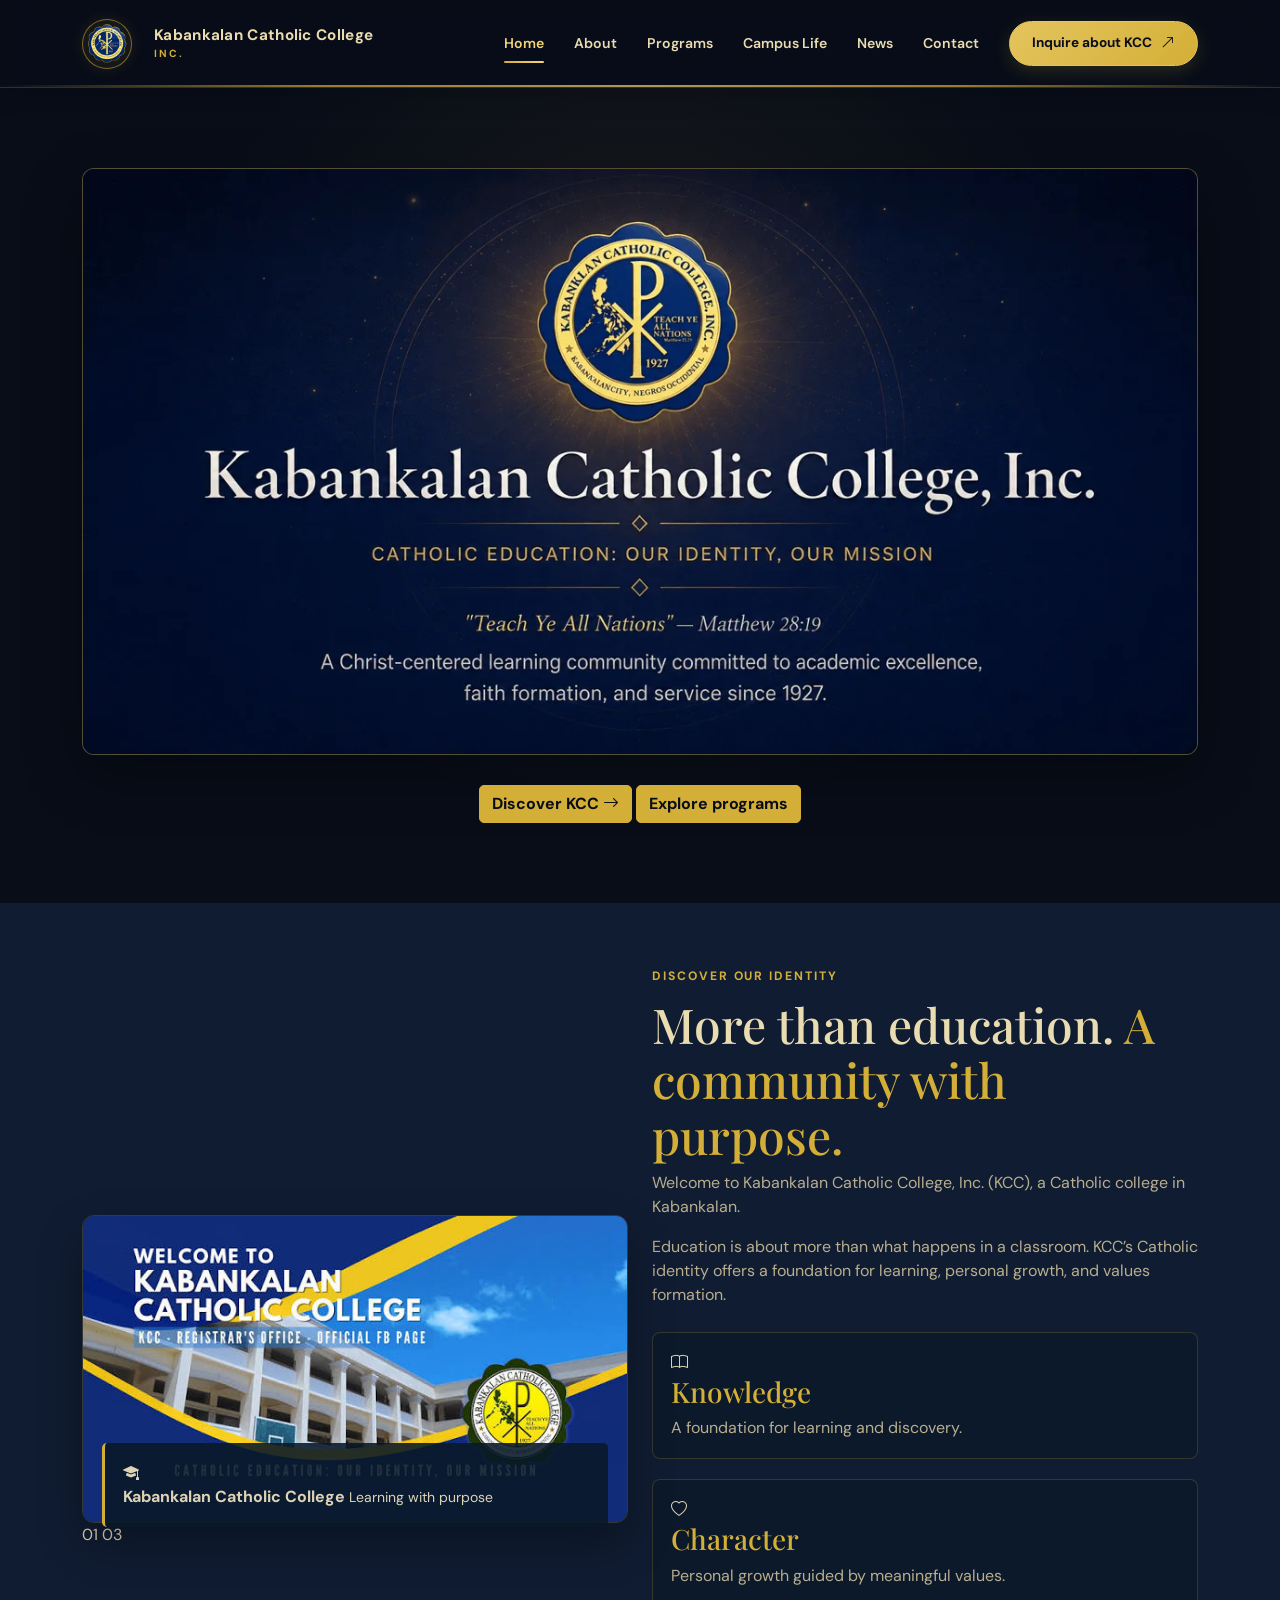
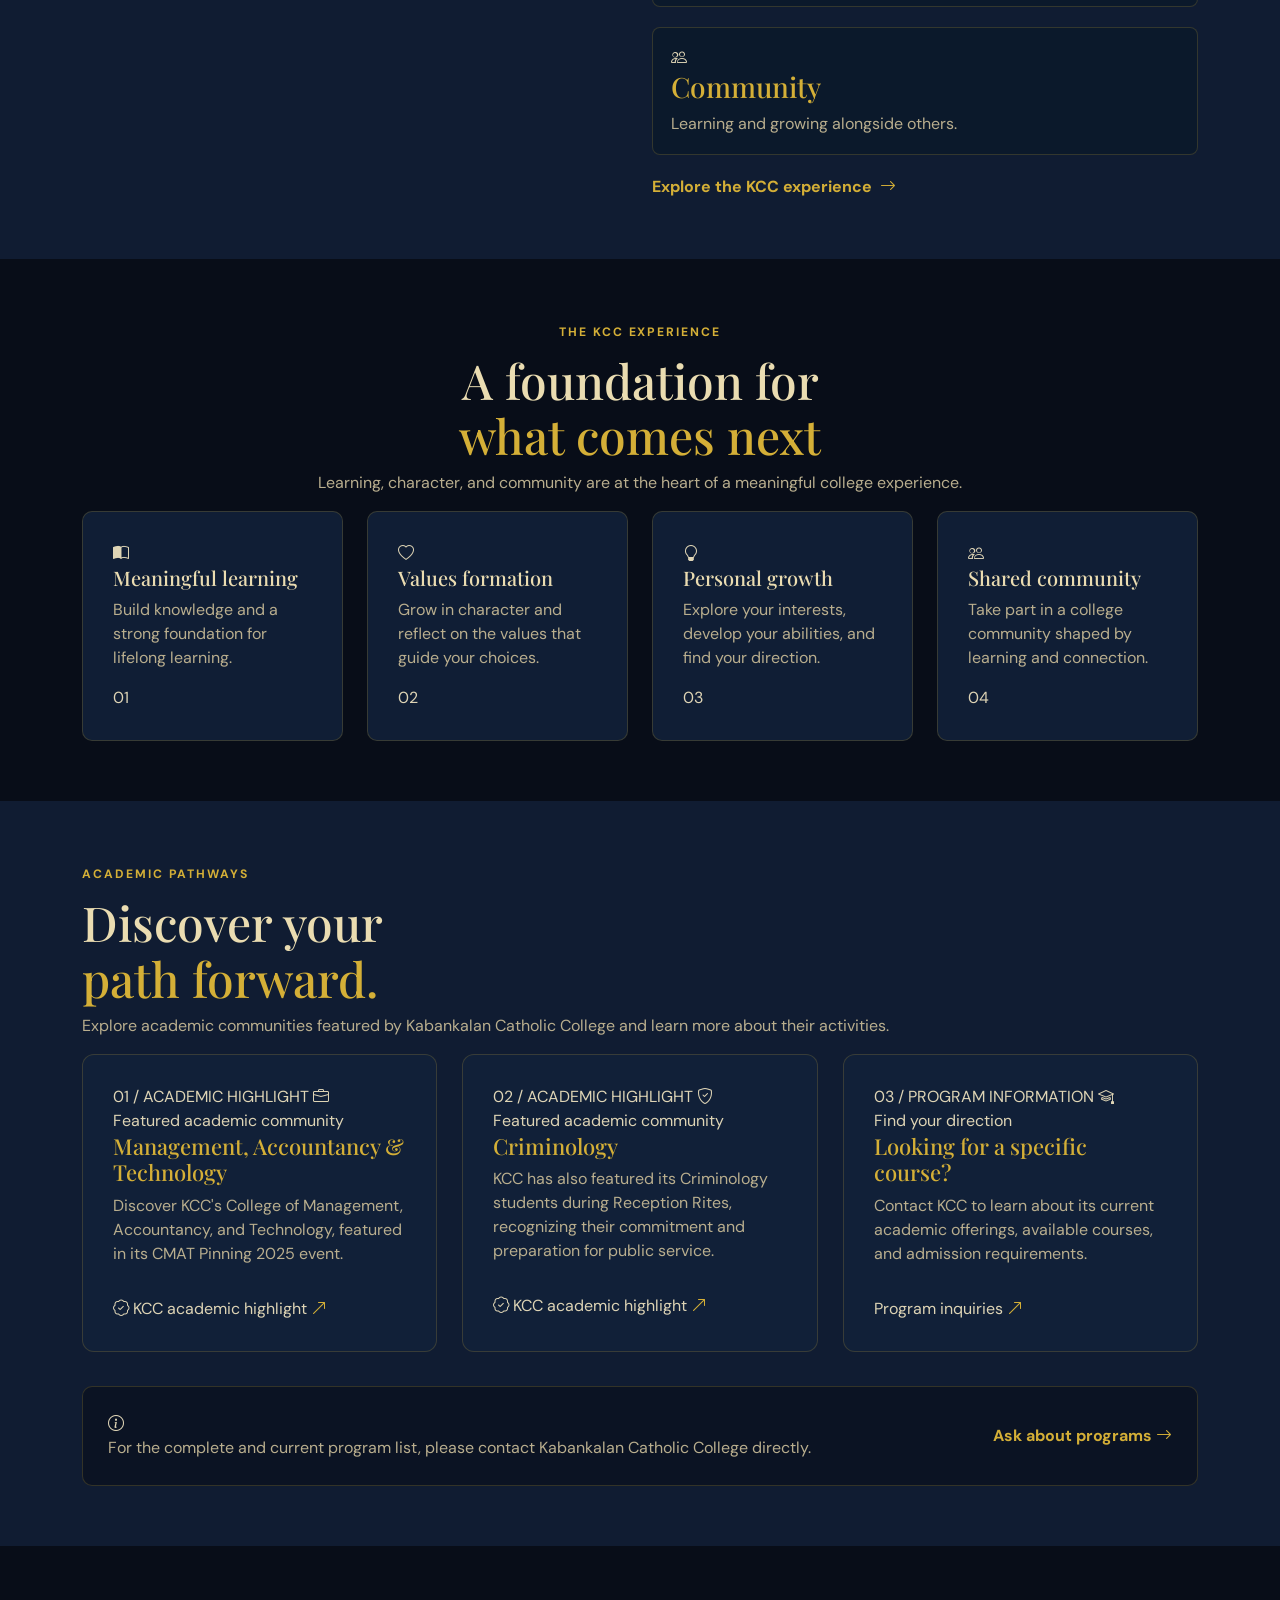
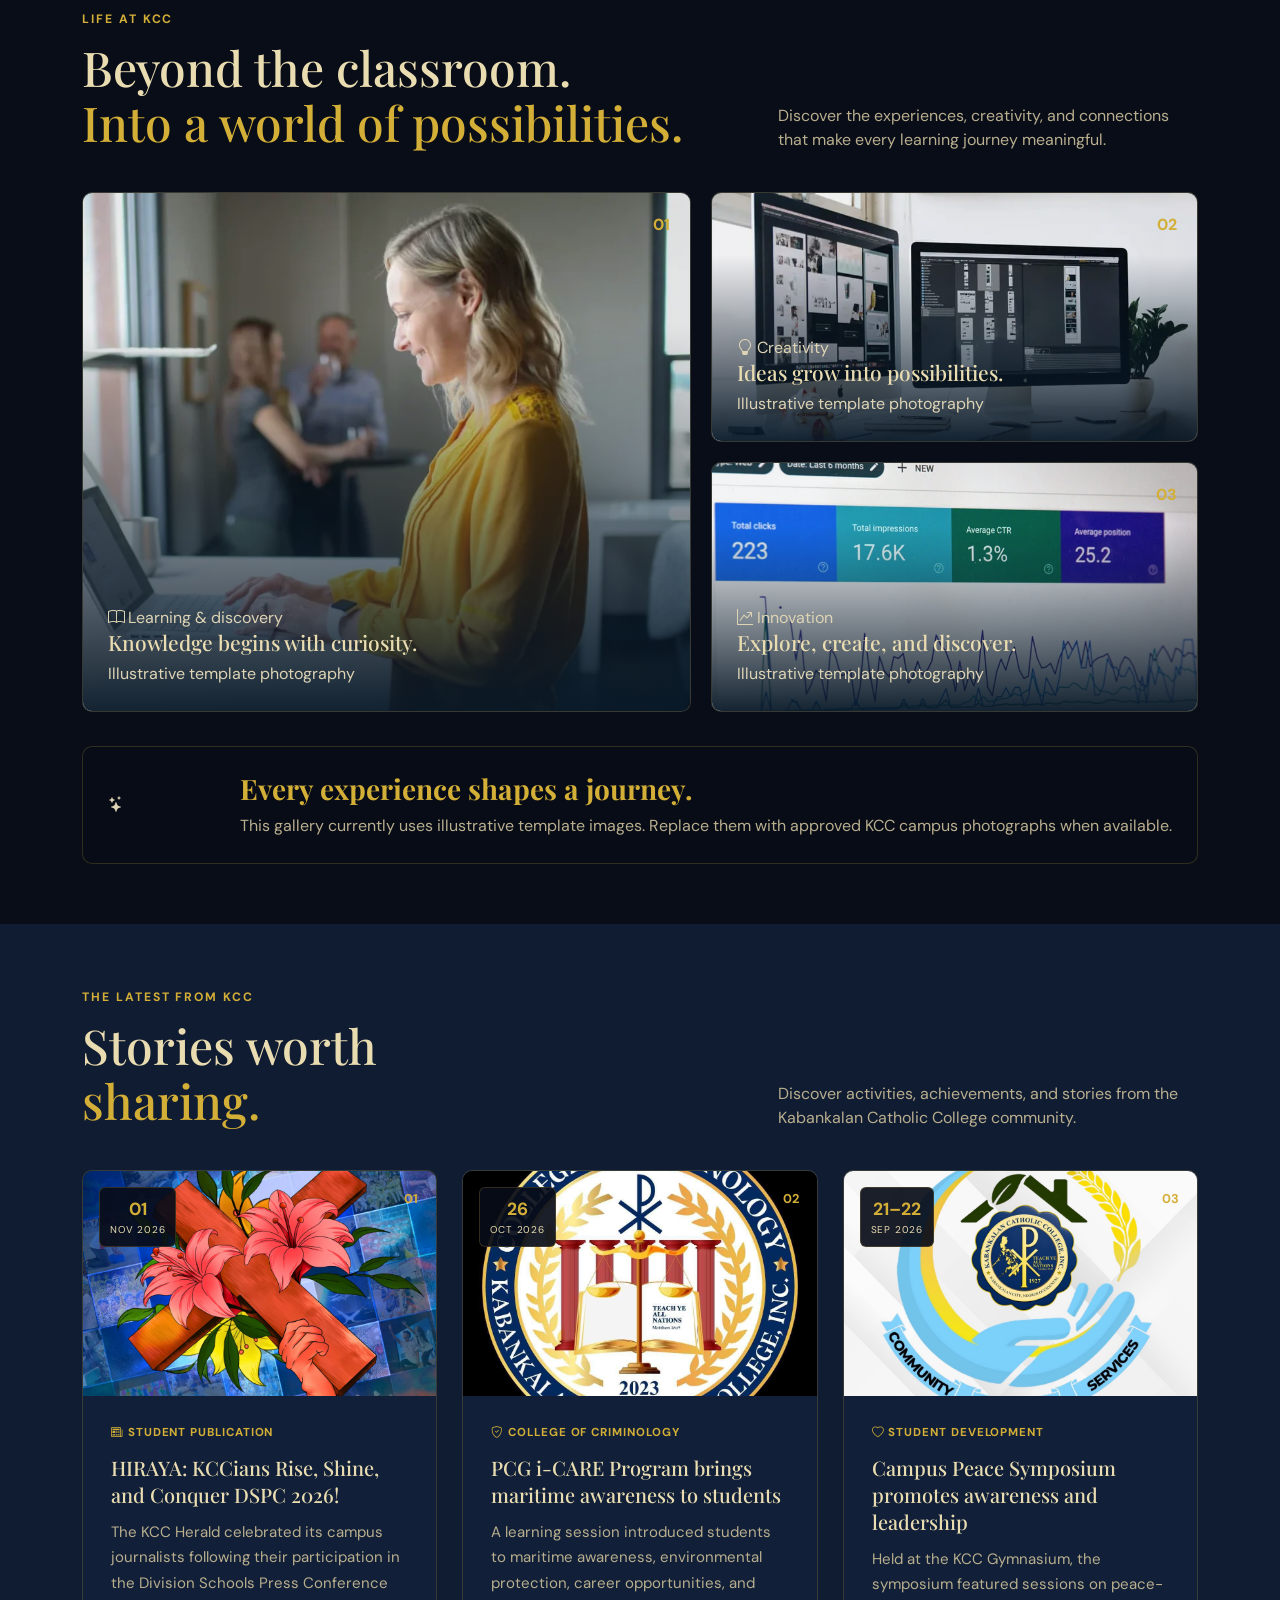
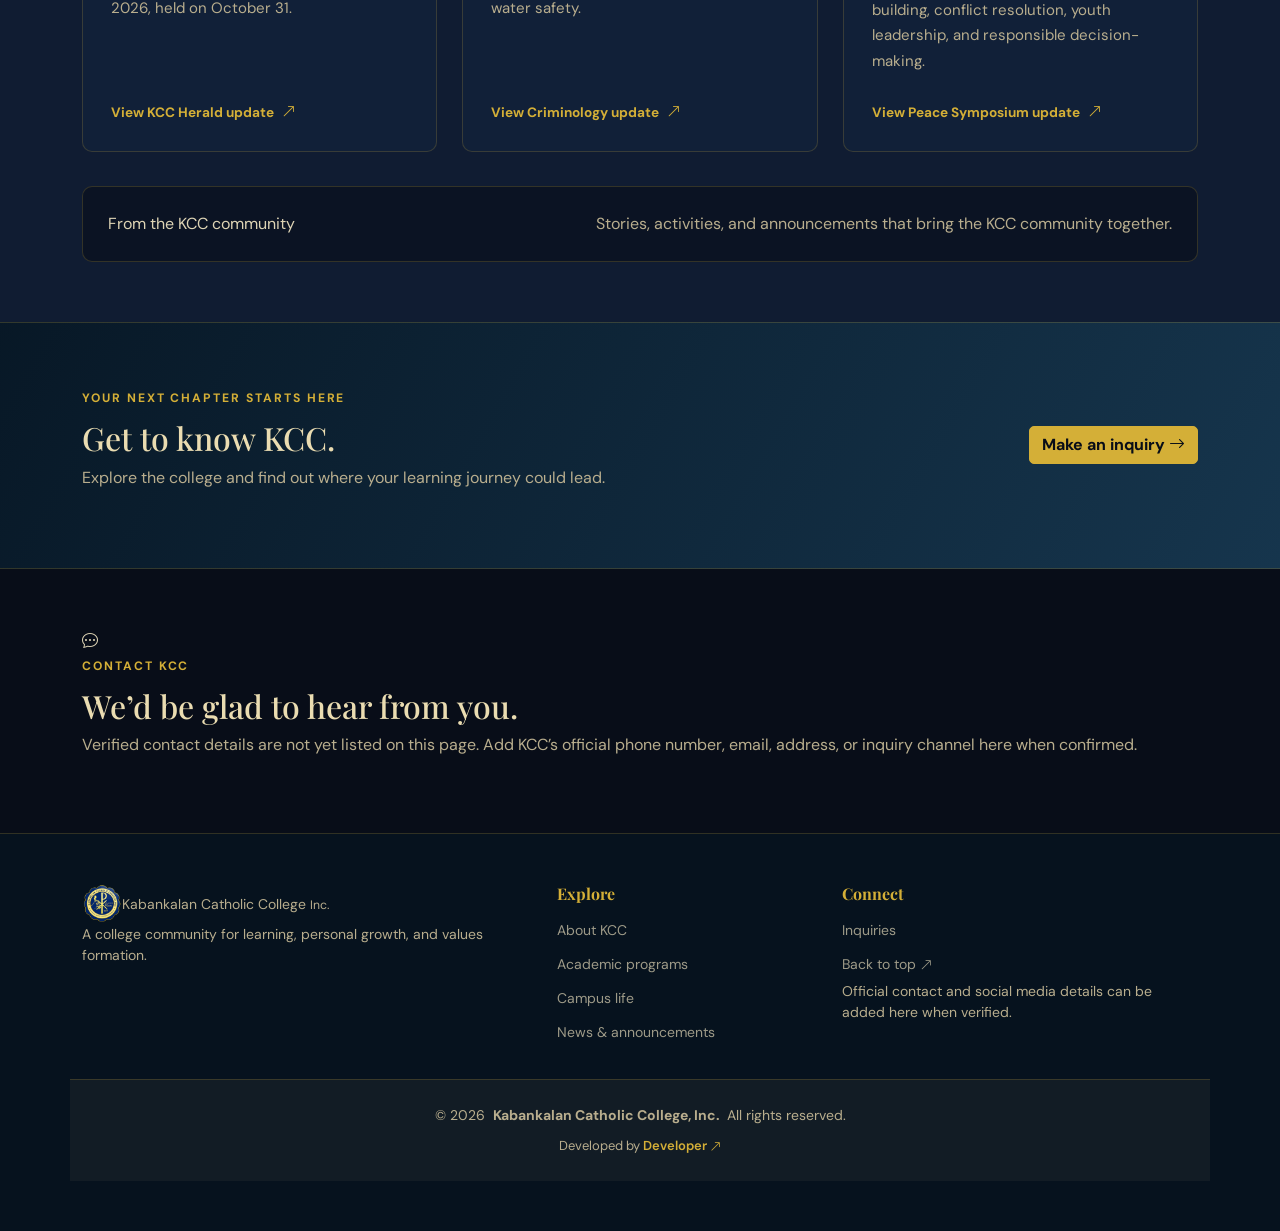
==== commit f011b332: "Update KCC website design and assets" ====
--- a/index.html
+++ b/index.html
@@ -3,700 +3,1134 @@
 
 <head>
   <meta charset="utf-8">
-  <meta content="width=device-width, initial-scale=1.0" name="viewport">
-  <title>Index - Mentor Bootstrap Template</title>
-  <meta name="description" content="">
-  <meta name="keywords" content="">
-
-  <!-- Favicons -->
-  <link href="assets/img/favicon.png" rel="icon">
+  <meta name="viewport" content="width=device-width, initial-scale=1">
+
+  <meta name="description" content="Discover Kabankalan Catholic College, Inc. and learn more about its academic community, campus life, and opportunities.">
+  <meta name="theme-color" content="#080d18">
+
+  <title>Kabankalan Catholic College, Inc. | KCC</title>
+
+  <!-- KCC Branding -->
+  <link href="assets/img/kcc-logo.png" rel="icon" type="image/png">
   <link href="assets/img/apple-touch-icon.png" rel="apple-touch-icon">
 
-  <!-- Fonts -->
-  <link href="https://fonts.googleapis.com" rel="preconnect">
-  <link href="https://fonts.gstatic.com" rel="preconnect" crossorigin>
-  <link href="https://fonts.googleapis.com/css2?family=Open+Sans:ital,wght@0,300;0,400;0,500;0,600;0,700;0,800;1,300;1,400;1,500;1,600;1,700;1,800&family=Poppins:ital,wght@0,100;0,200;0,300;0,400;0,500;0,600;0,700;0,800;0,900;1,100;1,200;1,300;1,400;1,500;1,600;1,700;1,800;1,900&family=Raleway:ital,wght@0,100;0,200;0,300;0,400;0,500;0,600;0,700;0,800;0,900;1,100;1,200;1,300;1,400;1,500;1,600;1,700;1,800;1,900&display=swap" rel="stylesheet">
-
-  <!-- Vendor CSS Files -->
+  <!-- Google Fonts -->
+  <link rel="preconnect" href="https://fonts.googleapis.com">
+  <link rel="preconnect" href="https://fonts.gstatic.com" crossorigin>
+  <link href="https://fonts.googleapis.com/css2?family=DM+Sans:wght@400;500;600;700&family=Playfair+Display:wght@500;600;700&display=swap" rel="stylesheet">
+
+  <!-- Vendor CSS -->
   <link href="assets/vendor/bootstrap/css/bootstrap.min.css" rel="stylesheet">
   <link href="assets/vendor/bootstrap-icons/bootstrap-icons.css" rel="stylesheet">
   <link href="assets/vendor/aos/aos.css" rel="stylesheet">
   <link href="assets/vendor/glightbox/css/glightbox.min.css" rel="stylesheet">
   <link href="assets/vendor/swiper/swiper-bundle.min.css" rel="stylesheet">
 
-  <!-- Main CSS File -->
+  <!-- Main and KCC Custom CSS -->
   <link href="assets/css/main.css" rel="stylesheet">
-  <!-- Custom CSS File -->
-  <link href="style/style.css" rel="stylesheet">
-
-  <!-- =======================================================
-  * Template Name: Mentor
-  * Template URL: https://bootstrapmade.com/mentor-free-education-bootstrap-theme/
-  * Updated: Jul 07 2025 with Bootstrap v5.3.7
-  * Author: BootstrapMade.com
-  * License: https://bootstrapmade.com/license/
-  ======================================================== -->
+  <link href="assets/css/kcc-custom.css" rel="stylesheet">
 </head>
 
 <body class="index-page">
 
- 
-<header id="header" class="header d-flex align-items-center sticky-top">
-  <div class="container-fluid container-xl position-relative d-flex align-items-center">
-
-    <!-- KCC LOGO AND COLLEGE NAME -->
-    <a href="index.html" class="logo d-flex align-items-center me-auto"
-       style="gap: 12px;">
-
-      <img src="assets/KCC-LOGO.jpg"
-           alt="Kabankalan Catholic College Logo"
-           style="height: 50px; width: 50px; object-fit: contain;">
-
-      <h1 class="sitename"
-          style="font-size: 18px; line-height: 1.2; margin: 0; white-space: normal;">
-        Kabankalan Catholic College, Inc.
-      </h1>
-
-    </a>
-
-    <!-- NAVIGATION -->
-    <nav id="navmenu" class="navmenu">
-      <ul>
-        <li><a href="index.html" class="active">Home</a></li>
-        <li><a href="about.html">About</a></li>
-        <li><a href="courses.html">Courses</a></li>
-        <li><a href="events.html">Events</a></li>
-        <li><a href="contact.html">Contact</a></li>
-      </ul>
-
-      <i class="mobile-nav-toggle d-xl-none bi bi-list"></i>
-    </nav>
-
-    <a class="btn-getstarted" href="contact.html">Get Started</a>
-
-  </div>
-</header>
-
-  <main class="main">
-
-   
-<!-- Hero Section -->
-<section id="hero" class="hero section dark-background">
-
-  <img src="assets/KCC-IMAGE.jpg"
-       alt="Kabankalan Catholic College"
-       data-aos="fade-in">
-
-  <div class="container">
-
-    <h2 data-aos="fade-up" data-aos-delay="100">
-      Kabankalan Catholic College,<br>
-      Inc.
-    </h2>
-
-    <p data-aos="fade-up" data-aos-delay="200">
-      A place to learn, grow, discover your potential,
-      and prepare for a brighter future.
-    </p>
-
-    <div class="d-flex mt-4" data-aos="fade-up" data-aos-delay="300">
-      <a href="about.html" class="btn-get-started">
-        Discover KCC
+  <!-- =========================
+       HEADER / NAVIGATION
+  ========================== -->
+  <header id="header" class="header d-flex align-items-center sticky-top">
+    <div class="container-xl d-flex align-items-center">
+
+      <a href="#hero" class="logo d-flex align-items-center me-auto" aria-label="KCC home">
+        <img
+          src="assets/img/kcc-logo.png"
+          alt="Kabankalan Catholic College seal"
+          class="brand-logo"
+        >
+
+        <span class="brand-name">
+          Kabankalan Catholic College
+          <small>Inc.</small>
+        </span>
       </a>
+
+      <nav id="navmenu" class="navmenu" aria-label="Main navigation">
+
+        <ul>
+          <li><a href="#hero" class="active">Home</a></li>
+          <li><a href="#about">About</a></li>
+          <li><a href="#programs">Programs</a></li>
+          <li><a href="#campus-life">Campus Life</a></li>
+          <li><a href="#news">News</a></li>
+          <li><a href="#contact">Contact</a></li>
+        </ul>
+
+        <button
+          class="mobile-nav-toggle d-xl-none bi bi-list"
+          type="button"
+          aria-label="Toggle navigation"
+        ></button>
+
+      </nav>
+
+      <a class="btn-getstarted" href="#contact">
+        Inquire about KCC
+        <i class="bi bi-arrow-up-right"></i>
+      </a>
+
     </div>
-
-  </div>
-
-</section>
-<!-- /Hero Section -->
-
-   
-<!-- About Section -->
-<section id="about" class="about section">
-
-  <div class="container">
-    <div class="row gy-4">
-
-      <div class="col-lg-6 order-1 order-lg-2" data-aos="fade-up" data-aos-delay="100">
-        <img src="assets/KCC-IMAGE.jpg" class="img-fluid" alt="Kabankalan Catholic College">
+  </header>
+
+
+  <main>
+
+    <!-- =========================
+         HERO SECTION
+    ========================== -->
+    <section id="hero" class="hero kcc-hero dark-background">
+
+      <div class="container kcc-hero-inner">
+
+        <!-- Custom animation handles the artwork entrance -->
+        <div class="kcc-hero-artwork">
+
+          <img
+            src="assets/img/hero-bg.webp"
+            alt="Kabankalan Catholic College, Inc. official identity and mission banner"
+            fetchpriority="high"
+          >
+
+        </div>
+
+        <!-- Custom animation handles the button entrance -->
+        <div class="kcc-hero-bottom">
+
+          <div class="hero-actions">
+
+            <a class="btn btn-gold" href="#about">
+              Discover KCC
+              <i class="bi bi-arrow-right"></i>
+            </a>
+
+            <a class="btn btn-outline-light" href="#programs">
+              Explore programs
+            </a>
+
+          </div>
+
+        </div>
+
       </div>
 
-      <div class="col-lg-6 order-2 order-lg-1 content" data-aos="fade-up" data-aos-delay="200">
-
-        <h3>Welcome to Kabankalan Catholic College</h3>
-
-        <p class="fst-italic">
-          Education is more than gaining knowledge. It is about developing skills,
-          building character, and preparing for the opportunities and challenges of tomorrow.
-        </p>
-
-        <ul>
-          <li><i class="bi bi-check-circle"></i> <span>Encouraging students to pursue knowledge and lifelong learning.</span></li>
-          <li><i class="bi bi-check-circle"></i> <span>Promoting personal growth, responsibility, and good character.</span></li>
-          <li><i class="bi bi-check-circle"></i> <span>Creating opportunities for students to discover and develop their potential.</span></li>
-        </ul>
-
-        <a href="about.html" class="read-more">
-          <span>Learn More About Us</span>
+    </section>
+
+
+    <!-- =========================
+         ABOUT KCC
+    ========================== -->
+    <section id="about" class="section about-section">
+
+      <div class="container">
+
+        <div class="about-layout row align-items-center gy-5">
+
+          <!-- LEFT: KCC IMAGE -->
+          <div
+            class="col-lg-6"
+            data-aos="fade-right"
+            data-aos-duration="1000"
+          >
+
+            <div class="about-visual">
+
+              <div class="about-visual-glow"></div>
+
+              <div class="about-visual-frame">
+
+                <img
+                  src="assets/img/about.jpg"
+                  alt="Kabankalan Catholic College promotional artwork"
+                  class="about-visual-image"
+                  loading="lazy"
+                >
+
+              </div>
+
+              <div class="about-visual-caption">
+
+                <span class="about-caption-icon">
+                  <i class="bi bi-mortarboard-fill"></i>
+                </span>
+
+                <div>
+                  <strong>Kabankalan Catholic College</strong>
+                  <small>Learning with purpose</small>
+                </div>
+
+              </div>
+
+              <div class="about-visual-index">
+                <span>01</span>
+                <span class="about-index-line"></span>
+                <span>03</span>
+              </div>
+
+            </div>
+
+          </div>
+
+
+          <!-- RIGHT: ABOUT CONTENT -->
+          <div
+            class="col-lg-6"
+            data-aos="fade-left"
+            data-aos-duration="1000"
+            data-aos-delay="150"
+          >
+
+            <div class="about-content">
+
+              <span class="section-kicker">
+                Discover our identity
+              </span>
+
+              <h2 class="section-heading about-main-heading">
+                More than education.
+                <span>A community with purpose.</span>
+              </h2>
+
+              <p class="about-lead">
+                Welcome to Kabankalan Catholic College, Inc. (KCC),
+                a Catholic college in Kabankalan.
+              </p>
+
+              <p class="body-copy">
+                Education is about more than what happens in a classroom.
+                KCC’s Catholic identity offers a foundation for learning,
+                personal growth, and values formation.
+              </p>
+
+              <div class="about-divider"></div>
+
+              <div class="about-points">
+
+                <div class="about-point">
+                  <span class="about-point-icon">
+                    <i class="bi bi-book"></i>
+                  </span>
+
+                  <div>
+                    <h3>Knowledge</h3>
+                    <p>A foundation for learning and discovery.</p>
+                  </div>
+                </div>
+
+                <div class="about-point">
+                  <span class="about-point-icon">
+                    <i class="bi bi-heart"></i>
+                  </span>
+
+                  <div>
+                    <h3>Character</h3>
+                    <p>Personal growth guided by meaningful values.</p>
+                  </div>
+                </div>
+
+                <div class="about-point">
+                  <span class="about-point-icon">
+                    <i class="bi bi-people"></i>
+                  </span>
+
+                  <div>
+                    <h3>Community</h3>
+                    <p>Learning and growing alongside others.</p>
+                  </div>
+                </div>
+
+              </div>
+
+              <a class="about-discover-link" href="#why-kcc">
+                Explore the KCC experience
+                <span><i class="bi bi-arrow-right"></i></span>
+              </a>
+
+            </div>
+
+          </div>
+
+        </div>
+
+      </div>
+
+    </section>
+
+
+    <!-- =========================
+         WHY CHOOSE KCC
+    ========================== -->
+    <section id="why-kcc" class="section why-section">
+
+      <div class="container">
+
+        <div class="section-intro text-center" data-aos="fade-up">
+
+          <span class="section-kicker">The KCC experience</span>
+
+          <h2 class="section-heading">
+            A foundation for
+            <span>what comes next</span>
+          </h2>
+
+          <p>
+            Learning, character, and community are at the heart
+            of a meaningful college experience.
+          </p>
+
+        </div>
+
+        <div class="row g-4">
+
+          <div class="col-md-6 col-lg-3" data-aos="fade-up" data-aos-delay="0">
+
+            <article class="value-card">
+
+              <span class="value-icon">
+                <i class="bi bi-book-half"></i>
+              </span>
+
+              <h3>Meaningful learning</h3>
+
+              <p>
+                Build knowledge and a strong foundation
+                for lifelong learning.
+              </p>
+
+              <span class="card-index">01</span>
+
+            </article>
+
+          </div>
+
+
+          <div class="col-md-6 col-lg-3" data-aos="fade-up" data-aos-delay="100">
+
+            <article class="value-card">
+
+              <span class="value-icon">
+                <i class="bi bi-heart"></i>
+              </span>
+
+              <h3>Values formation</h3>
+
+              <p>
+                Grow in character and reflect on the values
+                that guide your choices.
+              </p>
+
+              <span class="card-index">02</span>
+
+            </article>
+
+          </div>
+
+
+          <div class="col-md-6 col-lg-3" data-aos="fade-up" data-aos-delay="200">
+
+            <article class="value-card">
+
+              <span class="value-icon">
+                <i class="bi bi-lightbulb"></i>
+              </span>
+
+              <h3>Personal growth</h3>
+
+              <p>
+                Explore your interests, develop your abilities,
+                and find your direction.
+              </p>
+
+              <span class="card-index">03</span>
+
+            </article>
+
+          </div>
+
+
+          <div class="col-md-6 col-lg-3" data-aos="fade-up" data-aos-delay="300">
+
+            <article class="value-card">
+
+              <span class="value-icon">
+                <i class="bi bi-people"></i>
+              </span>
+
+              <h3>Shared community</h3>
+
+              <p>
+                Take part in a college community shaped by
+                learning and connection.
+              </p>
+
+              <span class="card-index">04</span>
+
+            </article>
+
+          </div>
+
+        </div>
+
+      </div>
+
+    </section>
+
+
+    <!-- =========================
+         ACADEMIC PROGRAMS
+    ========================== -->
+    <section id="programs" class="section programs-section">
+
+      <div class="container">
+
+        <div class="programs-heading" data-aos="fade-up">
+
+          <div>
+            <span class="section-kicker">Academic pathways</span>
+
+            <h2 class="section-heading">
+              Discover your
+              <span>path forward.</span>
+            </h2>
+          </div>
+
+          <p>
+            Explore academic communities featured by Kabankalan
+            Catholic College and learn more about their activities.
+          </p>
+
+        </div>
+
+        <div class="program-showcase">
+
+          <!-- CMAT -->
+          <article
+            class="program-card program-card-featured"
+            data-aos="fade-up"
+          >
+
+            <div class="program-card-top">
+              <span class="program-number">01 / ACADEMIC HIGHLIGHT</span>
+
+              <span class="program-card-icon">
+                <i class="bi bi-briefcase"></i>
+              </span>
+            </div>
+
+            <div class="program-card-content">
+              <span class="program-label">Featured academic community</span>
+
+              <h3>
+                Management, Accountancy
+                <span>&amp; Technology</span>
+              </h3>
+
+              <p>
+                Discover KCC's College of Management, Accountancy,
+                and Technology, featured in its CMAT Pinning 2025 event.
+              </p>
+            </div>
+
+            <div class="program-card-bottom">
+              <span class="program-status">
+                <i class="bi bi-patch-check"></i>
+                KCC academic highlight
+              </span>
+
+              <a href="#contact" aria-label="Ask about CMAT">
+                <i class="bi bi-arrow-up-right"></i>
+              </a>
+            </div>
+
+          </article>
+
+
+          <!-- CRIMINOLOGY -->
+          <article
+            class="program-card"
+            data-aos="fade-up"
+            data-aos-delay="120"
+          >
+
+            <div class="program-card-top">
+              <span class="program-number">02 / ACADEMIC HIGHLIGHT</span>
+
+              <span class="program-card-icon">
+                <i class="bi bi-shield-check"></i>
+              </span>
+            </div>
+
+            <div class="program-card-content">
+              <span class="program-label">Featured academic community</span>
+
+              <h3>Criminology</h3>
+
+              <p>
+                KCC has also featured its Criminology students
+                during Reception Rites, recognizing their commitment
+                and preparation for public service.
+              </p>
+            </div>
+
+            <div class="program-card-bottom">
+              <span class="program-status">
+                <i class="bi bi-patch-check"></i>
+                KCC academic highlight
+              </span>
+
+              <a href="#contact" aria-label="Ask about Criminology">
+                <i class="bi bi-arrow-up-right"></i>
+              </a>
+            </div>
+
+          </article>
+
+
+          <!-- INQUIRY -->
+          <article
+            class="program-card program-card-inquiry"
+            data-aos="fade-up"
+            data-aos-delay="240"
+          >
+
+            <div class="program-card-top">
+              <span class="program-number">03 / PROGRAM INFORMATION</span>
+
+              <span class="program-card-icon">
+                <i class="bi bi-mortarboard"></i>
+              </span>
+            </div>
+
+            <div class="program-card-content">
+              <span class="program-label">Find your direction</span>
+
+              <h3>
+                Looking for a
+                <span>specific course?</span>
+              </h3>
+
+              <p>
+                Contact KCC to learn about its current academic
+                offerings, available courses, and admission requirements.
+              </p>
+            </div>
+
+            <div class="program-card-bottom">
+              <span class="program-status">Program inquiries</span>
+
+              <a href="#contact" aria-label="Inquire about KCC programs">
+                <i class="bi bi-arrow-up-right"></i>
+              </a>
+            </div>
+
+          </article>
+
+        </div>
+
+        <div class="programs-footer" data-aos="fade-up">
+
+          <div>
+            <i class="bi bi-info-circle"></i>
+
+            <p>
+              For the complete and current program list,
+              please contact Kabankalan Catholic College directly.
+            </p>
+          </div>
+
+          <a href="#contact" class="programs-contact-link">
+            Ask about programs
+            <i class="bi bi-arrow-right"></i>
+          </a>
+
+        </div>
+
+      </div>
+
+    </section>
+
+
+    <!-- =========================
+         CAMPUS LIFE
+    ========================== -->
+    <section id="campus-life" class="section campus-section">
+
+      <div class="container">
+
+        <div class="campus-heading" data-aos="fade-up">
+
+          <div>
+            <span class="section-kicker">Life at KCC</span>
+
+            <h2 class="section-heading">
+              Beyond the classroom.
+              <span>Into a world of possibilities.</span>
+            </h2>
+          </div>
+
+          <p>
+            Discover the experiences, creativity, and connections
+            that make every learning journey meaningful.
+          </p>
+
+        </div>
+
+        <div class="campus-gallery">
+
+          <!-- FEATURED IMAGE -->
+          <figure
+            class="campus-photo campus-photo-large"
+            data-aos="fade-up"
+          >
+
+            <img
+              src="assets/img/about/about-1.webp"
+              alt="Illustrative image of a learner working at a laptop"
+              loading="lazy"
+            >
+
+            <div class="campus-photo-overlay"></div>
+
+            <div class="campus-photo-content">
+
+              <span class="campus-photo-category">
+                <i class="bi bi-book"></i>
+                Learning &amp; discovery
+              </span>
+
+              <h3>Knowledge begins with curiosity.</h3>
+
+              <span class="campus-photo-note">
+                Illustrative template photography
+              </span>
+
+            </div>
+
+            <span class="campus-photo-number">01</span>
+
+          </figure>
+
+
+          <!-- SECOND IMAGE -->
+          <figure
+            class="campus-photo"
+            data-aos="fade-up"
+            data-aos-delay="120"
+          >
+
+            <img
+              src="assets/img/course/course-1.webp"
+              alt="Illustrative image of a computer displaying design work"
+              loading="lazy"
+            >
+
+            <div class="campus-photo-overlay"></div>
+
+            <div class="campus-photo-content">
+
+              <span class="campus-photo-category">
+                <i class="bi bi-lightbulb"></i>
+                Creativity
+              </span>
+
+              <h3>Ideas grow into possibilities.</h3>
+
+              <span class="campus-photo-note">
+                Illustrative template photography
+              </span>
+
+            </div>
+
+            <span class="campus-photo-number">02</span>
+
+          </figure>
+
+
+          <!-- THIRD IMAGE -->
+          <figure
+            class="campus-photo"
+            data-aos="fade-up"
+            data-aos-delay="240"
+          >
+
+            <img
+              src="assets/img/course/course-2.webp"
+              alt="Illustrative image of data analytics on a computer screen"
+              loading="lazy"
+            >
+
+            <div class="campus-photo-overlay"></div>
+
+            <div class="campus-photo-content">
+
+              <span class="campus-photo-category">
+                <i class="bi bi-graph-up-arrow"></i>
+                Innovation
+              </span>
+
+              <h3>Explore, create, and discover.</h3>
+
+              <span class="campus-photo-note">
+                Illustrative template photography
+              </span>
+
+            </div>
+
+            <span class="campus-photo-number">03</span>
+
+          </figure>
+
+        </div>
+
+
+        <div class="campus-footer" data-aos="fade-up">
+
+          <div class="campus-footer-icon">
+            <i class="bi bi-stars"></i>
+          </div>
+
+          <div>
+            <h3>Every experience shapes a journey.</h3>
+
+            <p>
+              This gallery currently uses illustrative template images.
+              Replace them with approved KCC campus photographs when available.
+            </p>
+          </div>
+
+        </div>
+
+      </div>
+
+    </section>
+
+
+    <!-- =========================
+         KCC NEWS & ANNOUNCEMENTS
+    ========================== -->
+    <section id="news" class="section news-section">
+
+      <div class="container">
+
+        <div class="news-heading" data-aos="fade-up">
+
+          <div>
+            <span class="section-kicker">The latest from KCC</span>
+
+            <h2 class="section-heading">
+              Stories worth
+              <span>sharing.</span>
+            </h2>
+          </div>
+
+          <p>
+            Discover activities, achievements, and stories
+            from the Kabankalan Catholic College community.
+          </p>
+
+        </div>
+
+
+        <div class="news-grid">
+
+          <!-- FEATURED NEWS: DSPC 2026 -->
+          <article
+            class="news-story news-story-featured"
+            data-aos="fade-up"
+          >
+
+            <div class="news-story-image">
+
+              <img
+                src="assets/img/event/KCCHERALD.jpg"
+                alt="KCC campus journalism activity"
+                loading="lazy"
+              >
+
+            </div>
+
+            <div class="news-story-overlay"></div>
+
+            <span class="news-date">
+              <strong>01</strong>
+              <small>NOV 2026</small>
+            </span>
+
+            <div class="news-story-content">
+
+              <span class="news-category">
+                <i class="bi bi-newspaper"></i>
+                Student publication
+              </span>
+
+              <h3>
+                HIRAYA: KCCians Rise, Shine, and Conquer DSPC 2026!
+              </h3>
+
+              <p>
+                The KCC Herald celebrated its campus journalists
+                following their participation in the Division
+                Schools Press Conference 2026, held on October 31.
+              </p>
+
+              <a
+                href="https://www.facebook.com/thekccherald"
+                target="_blank"
+                rel="noopener noreferrer"
+                class="news-read-link"
+              >
+                View KCC Herald update
+                <i class="bi bi-arrow-up-right"></i>
+              </a>
+
+            </div>
+
+            <span class="news-story-number">01</span>
+
+          </article>
+
+
+          <!-- PCG I-CARE -->
+          <article
+            class="news-story news-story-small"
+            data-aos="fade-up"
+            data-aos-delay="120"
+          >
+
+            <div class="news-story-image">
+
+              <img
+                src="assets/img/event/Criminology.jpg"
+                alt="KCC College of Criminology activity"
+                loading="lazy"
+              >
+
+            </div>
+
+            <div class="news-story-overlay"></div>
+
+            <span class="news-date">
+              <strong>26</strong>
+              <small>OCT 2026</small>
+            </span>
+
+            <div class="news-story-content">
+
+              <span class="news-category">
+                <i class="bi bi-shield-check"></i>
+                College of Criminology
+              </span>
+
+              <h3>
+                PCG i-CARE Program brings maritime awareness to students
+              </h3>
+
+              <p>
+                A learning session introduced students to maritime
+                awareness, environmental protection, career opportunities,
+                and water safety.
+              </p>
+
+              <a
+                href="https://www.facebook.com/share/p/18pWQpgUuE/"
+                target="_blank"
+                rel="noopener noreferrer"
+                class="news-read-link"
+              >
+                View Criminology update
+                <i class="bi bi-arrow-up-right"></i>
+              </a>
+
+            </div>
+
+            <span class="news-story-number">02</span>
+
+          </article>
+
+
+          <!-- CAMPUS PEACE SYMPOSIUM -->
+          <article
+            class="news-story news-story-editorial"
+            data-aos="fade-up"
+            data-aos-delay="240"
+          >
+
+            <div class="news-story-image">
+
+              <img
+                src="assets/img/event/PeaceSymposium.jpg"
+                alt="KCC Campus Peace Symposium"
+                loading="lazy"
+              >
+
+            </div>
+
+            <div class="news-story-overlay"></div>
+
+            <span class="news-date">
+              <strong>21–22</strong>
+              <small>SEP 2026</small>
+            </span>
+
+            <div class="news-story-content">
+
+              <span class="news-category">
+                <i class="bi bi-heart"></i>
+                Student development
+              </span>
+
+              <h3>
+                Campus Peace Symposium promotes awareness and leadership
+              </h3>
+
+              <p>
+                Held at the KCC Gymnasium, the symposium featured
+                sessions on peace-building, conflict resolution,
+                youth leadership, and responsible decision-making.
+              </p>
+
+              <a
+                href="https://www.facebook.com/share/p/1FNXZFG8wu/"
+                target="_blank"
+                rel="noopener noreferrer"
+                class="news-read-link"
+              >
+                View Peace Symposium update
+                <i class="bi bi-arrow-up-right"></i>
+              </a>
+
+            </div>
+
+            <span class="news-story-number">03</span>
+
+          </article>
+
+        </div>
+
+
+        <div class="news-bottom" data-aos="fade-up">
+
+          <div class="news-bottom-label">
+            <span class="news-bottom-dot"></span>
+            <span>From the KCC community</span>
+          </div>
+
+          <p>
+            Stories, activities, and announcements that bring
+            the KCC community together.
+          </p>
+
+        </div>
+
+      </div>
+
+    </section>
+
+
+    <!-- =========================
+         INQUIRY BANNER
+    ========================== -->
+    <section class="inquiry-band">
+
+      <div
+        class="container d-lg-flex align-items-center justify-content-between"
+        data-aos="fade-up"
+      >
+
+        <div>
+          <span class="section-kicker">
+            Your next chapter starts here
+          </span>
+
+          <h2>Get to know KCC.</h2>
+
+          <p>
+            Explore the college and find out where your
+            learning journey could lead.
+          </p>
+        </div>
+
+        <a class="btn btn-gold" href="#contact">
+          Make an inquiry
           <i class="bi bi-arrow-right"></i>
         </a>
 
       </div>
+
+    </section>
+
+
+    <!-- =========================
+         CONTACT
+    ========================== -->
+    <section id="contact" class="section contact-section">
+
+      <div class="container">
+
+        <div class="contact-card" data-aos="fade-up">
+
+          <div class="contact-icon">
+            <i class="bi bi-chat-dots"></i>
+          </div>
+
+          <div>
+            <span class="section-kicker">Contact KCC</span>
+
+            <h2>We’d be glad to hear from you.</h2>
+
+            <p>
+              Verified contact details are not yet listed on this page.
+              Add KCC’s official phone number, email, address, or
+              inquiry channel here when confirmed.
+            </p>
+          </div>
+
+        </div>
+
+      </div>
+
+    </section>
+
+  </main>
+
+
+  <!-- =========================
+       FOOTER
+  ========================== -->
+  <footer id="footer" class="footer kcc-footer">
+
+    <div class="container footer-top">
+
+      <div class="row gy-4">
+
+        <div class="col-lg-5 col-md-6">
+
+          <a
+            href="#hero"
+            class="logo d-flex align-items-center footer-brand"
+            aria-label="KCC home"
+          >
+
+            <img
+              src="assets/img/kcc-logo.png"
+              alt="Kabankalan Catholic College seal"
+              class="brand-logo"
+            >
+
+            <span class="brand-name">
+              Kabankalan Catholic College
+              <small>Inc.</small>
+            </span>
+
+          </a>
+
+          <p class="footer-intro">
+            A college community for learning, personal growth,
+            and values formation.
+          </p>
+
+        </div>
+
+
+        <div class="col-lg-3 col-md-6 footer-links">
+
+          <h4>Explore</h4>
+
+          <ul>
+            <li><a href="#about">About KCC</a></li>
+            <li><a href="#programs">Academic programs</a></li>
+            <li><a href="#campus-life">Campus life</a></li>
+            <li><a href="#news">News &amp; announcements</a></li>
+          </ul>
+
+        </div>
+
+
+        <div class="col-lg-4 col-md-6 footer-links">
+
+          <h4>Connect</h4>
+
+          <ul>
+            <li><a href="#contact">Inquiries</a></li>
+            <li>
+              <a href="#hero">
+                Back to top
+                <i class="bi bi-arrow-up-right"></i>
+              </a>
+            </li>
+          </ul>
+
+          <p class="footer-contact-note">
+            Official contact and social media details can be added
+            here when verified.
+          </p>
+
+        </div>
+
+      </div>
+
     </div>
-  </div>
-
-</section>
-<!-- /About Section -->
-
-
-<!-- Counts Section -->
-<section id="counts" class="section counts light-background">
-
-  <div class="container" data-aos="fade-up" data-aos-delay="100">
-
-    <div class="row gy-4">
-
-      <div class="col-lg-3 col-md-6">
-        <div class="stats-item text-center w-100 h-100">
-          <i class="bi bi-mortarboard" style="font-size: 32px;"></i>
-          <p>Education</p>
-        </div>
-      </div>
-
-      <div class="col-lg-3 col-md-6">
-        <div class="stats-item text-center w-100 h-100">
-          <i class="bi bi-book" style="font-size: 32px;"></i>
-          <p>Knowledge</p>
-        </div>
-      </div>
-
-      <div class="col-lg-3 col-md-6">
-        <div class="stats-item text-center w-100 h-100">
-          <i class="bi bi-people" style="font-size: 32px;"></i>
-          <p>Community</p>
-        </div>
-      </div>
-
-      <div class="col-lg-3 col-md-6">
-        <div class="stats-item text-center w-100 h-100">
-          <i class="bi bi-lightbulb" style="font-size: 32px;"></i>
-          <p>Growth</p>
-        </div>
-      </div>
-
-    </div>
-  </div>
-
-</section>
-<!-- /Counts Section -->
-
-
-<!-- Why Us Section -->
-<section id="why-us" class="section why-us">
-
-  <div class="container">
-    <div class="row gy-4">
-
-      <div class="col-lg-4" data-aos="fade-up" data-aos-delay="100">
-        <div class="why-box">
-
-          <h3>Why Choose KCC?</h3>
-
-          <p>
-            Choosing a college is an important step toward building your future.
-            At Kabankalan Catholic College, students can pursue their educational
-            goals while developing the knowledge, skills, and values they need
-            for life beyond the classroom.
-          </p>
-
-          <div class="text-center">
-            <a href="about.html" class="more-btn">
-              <span>Learn More</span>
-              <i class="bi bi-chevron-right"></i>
-            </a>
-          </div>
-
-        </div>
-      </div>
-
-      <div class="col-lg-8 d-flex align-items-stretch">
-        <div class="row gy-4" data-aos="fade-up" data-aos-delay="200">
-
-          <div class="col-xl-4">
-            <div class="icon-box d-flex flex-column justify-content-center align-items-center">
-              <i class="bi bi-book"></i>
-              <h4>Quality Learning</h4>
-              <p>Build knowledge and develop skills through meaningful learning experiences.</p>
-            </div>
-          </div>
-
-          <div class="col-xl-4" data-aos="fade-up" data-aos-delay="300">
-            <div class="icon-box d-flex flex-column justify-content-center align-items-center">
-              <i class="bi bi-person-check"></i>
-              <h4>Character Development</h4>
-              <p>Value responsibility, respect, discipline, and personal growth.</p>
-            </div>
-          </div>
-
-          <div class="col-xl-4" data-aos="fade-up" data-aos-delay="400">
-            <div class="icon-box d-flex flex-column justify-content-center align-items-center">
-              <i class="bi bi-people"></i>
-              <h4>Community</h4>
-              <p>Recognize the importance of cooperation, connection, and shared experiences.</p>
-            </div>
-          </div>
-
-        </div>
-      </div>
-
-    </div>
-  </div>
-
-</section>
-<!-- /Why Us Section -->
-
-
-   
-<!-- Features Section -->
-<section id="features" class="features section">
-
-  <div class="container">
-
-    <div class="section-title" data-aos="fade-up">
-      <h2>KCC Highlights</h2>
-      <p>Discover What Makes College Life Meaningful</p>
-    </div>
-
-    <div class="row gy-4">
-
-      <div class="col-lg-3 col-md-4" data-aos="fade-up" data-aos-delay="100">
-        <div class="features-item">
-          <i class="bi bi-book" style="color: #b2904f;"></i>
-          <h3><a href="courses.html" class="stretched-link">Academic Learning</a></h3>
-        </div>
-      </div>
-
-      <div class="col-lg-3 col-md-4" data-aos="fade-up" data-aos-delay="200">
-        <div class="features-item">
-          <i class="bi bi-mortarboard" style="color: #b2904f;"></i>
-          <h3><a href="courses.html" class="stretched-link">Higher Education</a></h3>
-        </div>
-      </div>
-
-      <div class="col-lg-3 col-md-4" data-aos="fade-up" data-aos-delay="300">
-        <div class="features-item">
-          <i class="bi bi-lightbulb" style="color: #b2904f;"></i>
-          <h3><a href="about.html" class="stretched-link">Creativity</a></h3>
-        </div>
-      </div>
-
-      <div class="col-lg-3 col-md-4" data-aos="fade-up" data-aos-delay="400">
-        <div class="features-item">
-          <i class="bi bi-laptop" style="color: #b2904f;"></i>
-          <h3><a href="courses.html" class="stretched-link">Technology</a></h3>
-        </div>
-      </div>
-
-      <div class="col-lg-3 col-md-4" data-aos="fade-up" data-aos-delay="500">
-        <div class="features-item">
-          <i class="bi bi-people" style="color: #b2904f;"></i>
-          <h3><a href="about.html" class="stretched-link">Student Community</a></h3>
-        </div>
-      </div>
-
-      <div class="col-lg-3 col-md-4" data-aos="fade-up" data-aos-delay="600">
-        <div class="features-item">
-          <i class="bi bi-heart" style="color: #b2904f;"></i>
-          <h3><a href="about.html" class="stretched-link">Good Values</a></h3>
-        </div>
-      </div>
-
-      <div class="col-lg-3 col-md-4" data-aos="fade-up" data-aos-delay="700">
-        <div class="features-item">
-          <i class="bi bi-award" style="color: #b2904f;"></i>
-          <h3><a href="about.html" class="stretched-link">Personal Growth</a></h3>
-        </div>
-      </div>
-
-      <div class="col-lg-3 col-md-4" data-aos="fade-up" data-aos-delay="800">
-        <div class="features-item">
-          <i class="bi bi-calendar-event" style="color: #b2904f;"></i>
-          <h3><a href="events.html" class="stretched-link">School Activities</a></h3>
-        </div>
-      </div>
-
-      <div class="col-lg-3 col-md-4" data-aos="fade-up" data-aos-delay="900">
-        <div class="features-item">
-          <i class="bi bi-chat-dots" style="color: #b2904f;"></i>
-          <h3><a href="about.html" class="stretched-link">Communication</a></h3>
-        </div>
-      </div>
-
-      <div class="col-lg-3 col-md-4" data-aos="fade-up" data-aos-delay="1000">
-        <div class="features-item">
-          <i class="bi bi-palette" style="color: #b2904f;"></i>
-          <h3><a href="about.html" class="stretched-link">Arts and Culture</a></h3>
-        </div>
-      </div>
-
-      <div class="col-lg-3 col-md-4" data-aos="fade-up" data-aos-delay="1100">
-        <div class="features-item">
-          <i class="bi bi-person-check" style="color: #b2904f;"></i>
-          <h3><a href="about.html" class="stretched-link">Leadership</a></h3>
-        </div>
-      </div>
-
-      <div class="col-lg-3 col-md-4" data-aos="fade-up" data-aos-delay="1200">
-        <div class="features-item">
-          <i class="bi bi-stars" style="color: #b2904f;"></i>
-          <h3><a href="about.html" class="stretched-link">Future Readiness</a></h3>
-        </div>
-      </div>
-
-    </div>
-
-  </div>
-
-</section>
-<!-- /Features Section -->
+
 
     
-<!-- Courses Section -->
-<section id="courses" class="courses section">
-
-  <!-- Section Title -->
-  <div class="container section-title" data-aos="fade-up">
-    <h2>Academics</h2>
-    <p>Explore Our Academic Programs</p>
-  </div>
-  <!-- End Section Title -->
-
-  <div class="container">
-
-    <div class="row">
-
-      <!-- Academic Item 1 -->
-      <div class="col-lg-4 col-md-6 d-flex align-items-stretch" data-aos="zoom-in" data-aos-delay="100">
-        <div class="course-item">
-
-          <img src="assets/img/course/course-1.webp" class="img-fluid" alt="Academic learning">
-
-          <div class="course-content">
-
-            <div class="d-flex justify-content-between align-items-center mb-3">
-              <p class="category">Academic Development</p>
-            </div>
-
-            <h3><a href="about.html">Knowledge and Learning</a></h3>
-
-            <p class="description">
-              Build a strong foundation of knowledge, develop critical thinking,
-              and prepare for future academic and professional opportunities.
-            </p>
-
-          </div>
-        </div>
-      </div>
-      <!-- End Academic Item 1 -->
-
-
-      <!-- Academic Item 2 -->
-      <div class="col-lg-4 col-md-6 d-flex align-items-stretch mt-4 mt-md-0" data-aos="zoom-in" data-aos-delay="200">
-        <div class="course-item">
-
-          <img src="assets/img/course/course-2.webp" class="img-fluid" alt="Technology and education">
-
-          <div class="course-content">
-
-            <div class="d-flex justify-content-between align-items-center mb-3">
-              <p class="category">Skills Development</p>
-            </div>
-
-            <h3><a href="about.html">Technology and Innovation</a></h3>
-
-            <p class="description">
-              Explore how technology, creativity, and innovation can help
-              students develop useful skills for an evolving world.
-            </p>
-
-          </div>
-        </div>
-      </div>
-      <!-- End Academic Item 2 -->
-
-
-      <!-- Academic Item 3 -->
-      <div class="col-lg-4 col-md-6 d-flex align-items-stretch mt-4 mt-lg-0" data-aos="zoom-in" data-aos-delay="300">
-        <div class="course-item">
-
-          <img src="assets/img/course/course-3.webp" class="img-fluid" alt="Personal and professional growth">
-
-          <div class="course-content">
-
-            <div class="d-flex justify-content-between align-items-center mb-3">
-              <p class="category">Personal Development</p>
-            </div>
-
-            <h3><a href="about.html">Character and Leadership</a></h3>
-
-            <p class="description">
-              Develop responsibility, confidence, leadership, and values
-              that contribute to personal and professional growth.
-            </p>
-
-          </div>
-        </div>
-      </div>
-      <!-- End Academic Item 3 -->
-
-    </div>
-
-  </div>
-
-</section>
-<!-- /Courses Section -->
-
-   
-<!-- KCC Community Section -->
-<section id="trainers-index" class="section trainers-index">
-
-  <div class="container">
-
-    <!-- Section Title -->
-    <div class="section-title" data-aos="fade-up">
-      <h2>Our Community</h2>
-      <p>Life at KCC</p>
-    </div>
-
-    <div class="row">
-
-      <!-- Students -->
-      <div class="col-lg-4 col-md-6 d-flex" data-aos="fade-up" data-aos-delay="100">
-        <div class="member">
-
-          <img src="assets/img/trainers/trainer-1.jpg"
-               class="img-fluid"
-               alt="Students learning together">
-
-          <div class="member-content">
-            <h4>Our Students</h4>
-            <span>The Future of Tomorrow</span>
-
-            <p>
-              Every student has a story, a dream, and the potential
-              to make a difference. Learning is the first step
-              toward building a brighter future.
-            </p>
-
-          </div>
-        </div>
-      </div>
-      <!-- End Students -->
-
-
-      <!-- Educators -->
-      <div class="col-lg-4 col-md-6 d-flex" data-aos="fade-up" data-aos-delay="200">
-        <div class="member">
-
-          <img src="assets/img/trainers/trainer-2.jpg"
-               class="img-fluid"
-               alt="Educator teaching students">
-
-          <div class="member-content">
-            <h4>Our Educators</h4>
-            <span>Guiding Every Learner</span>
-
-            <p>
-              Education is a shared journey. Teachers and mentors
-              help students gain knowledge, discover their abilities,
-              and prepare for new opportunities.
-            </p>
-
-          </div>
-        </div>
-      </div>
-      <!-- End Educators -->
-
-
-      <!-- Community -->
-      <div class="col-lg-4 col-md-6 d-flex" data-aos="fade-up" data-aos-delay="300">
-        <div class="member">
-
-          <img src="assets/img/trainers/trainer-3.jpg"
-               class="img-fluid"
-               alt="College community working together">
-
-          <div class="member-content">
-            <h4>Our Community</h4>
-            <span>Growing Together</span>
-
-            <p>
-              A meaningful college experience is built through
-              friendship, cooperation, shared experiences, and
-              the support of one another.
-            </p>
-
-          </div>
-        </div>
-      </div>
-      <!-- End Community -->
-
-    </div>
-
-  </div>
-
-</section>
-<!-- /KCC Community Section -->
-
-
-<!-- Events Section -->
-<section id="events" class="events section">
-
-  <!-- Section Title -->
-  <div class="container section-title" data-aos="fade-up">
-    <h2>Campus Events</h2>
-    <p>Experience Life at KCC</p>
-  </div>
-
-  <div class="container">
-
-    <div class="row gy-4">
-
-      <!-- Hinugyaw Festival -->
-      <div class="col-lg-6" data-aos="fade-up" data-aos-delay="100">
-        <div class="event-item">
-          <img src="assets/img/events-item-1.jpg"
-               class="img-fluid"
-               alt="Hinugyaw Festival">
-
-          <div class="event-content">
-            <h3>Hinugyaw Festival</h3>
-
-            <p>
-              A celebration of culture, tradition, creativity, and
-              festive performances that bring people together.
-            </p>
-          </div>
-        </div>
-      </div>
-      <!-- End Hinugyaw Festival -->
-
-      <!-- KCC Days -->
-      <div class="col-lg-6" data-aos="fade-up" data-aos-delay="200">
-        <div class="event-item">
-          <img src="assets/img/events-item-2.jpg"
-               class="img-fluid"
-               alt="KCC Days">
-
-          <div class="event-content">
-            <h3>KCC Days</h3>
-
-            <p>
-              A special school celebration filled with student
-              activities, talents, competitions, and community spirit.
-            </p>
-          </div>
-        </div>
-      </div>
-      <!-- End KCC Days -->
-
-    </div>
-
-  </div>
-
-</section>
-<!-- /Events Section -->
-
-  </main>
-
-  
-<!-- Footer Section -->
-<footer id="footer" class="footer position-relative light-background">
-
-  <div class="container footer-top">
-    <div class="row gy-4">
-
-      <!-- KCC Information -->
-      <div class="col-lg-4 col-md-6 footer-about">
-        <a href="index.html" class="logo d-flex align-items-center">
-          <span class="sitename">Kabankalan Catholic College, Inc.</span>
-        </a>
-
-        <div class="footer-contact pt-3">
-          <p>Learning, Growing, and Building a Better Future.</p>
-          <p>Kabankalan City, Negros Occidental, Philippines</p>
-        </div>
-      </div>
-
-      <!-- Useful Links -->
-      <div class="col-lg-2 col-md-3 footer-links">
-        <h4>Useful Links</h4>
-        <ul>
-          <li><a href="index.html">Home</a></li>
-          <li><a href="about.html">About KCC</a></li>
-          <li><a href="courses.html">Academics</a></li>
-          <li><a href="events.html">Events</a></li>
-          <li><a href="contact.html">Contact</a></li>
-        </ul>
-      </div>
-
-      <!-- Explore KCC -->
-      <div class="col-lg-2 col-md-3 footer-links">
-        <h4>Explore KCC</h4>
-        <ul>
-          <li><a href="about.html">Our Community</a></li>
-          <li><a href="courses.html">Learning</a></li>
-          <li><a href="events.html">Hinugyaw Festival</a></li>
-          <li><a href="events.html">KCC Days</a></li>
-          <li><a href="contact.html">Get in Touch</a></li>
-        </ul>
-      </div>
-
-      <!-- Welcome Message -->
-      <div class="col-lg-4 col-md-12 footer-newsletter">
-        <h4>Welcome to KCC</h4>
-        <p>
-          Discover opportunities to learn, develop your skills,
-          build meaningful connections, and prepare for the future.
-        </p>
-      </div>
-
-    </div>
-  </div>
-
-  <!-- Copyright -->
-  <div class="container copyright text-center mt-4">
-    <p>
-      © <span>Copyright</span>
-      <strong class="px-1 sitename">Kabankalan Catholic College, Inc.</strong>
-      <span>All Rights Reserved</span>
-    </p>
-
-    <div class="credits">
-      Designed using the BootstrapMade template.
-      <a href="https://bootstrapmade.com/">BootstrapMade</a>
-    </div>
-  </div>
-
-</footer>
-<!-- /Footer Section -->
-
-  <!-- Scroll Top -->
-  <a href="#" id="scroll-top" class="scroll-top d-flex align-items-center justify-content-center"><i class="bi bi-arrow-up-short"></i></a>
+<div class="container copyright text-center">
+
+  <p>
+    ©
+    <span id="copyright-year">2026</span>
+    <strong class="px-1">
+      Kabankalan Catholic College, Inc.
+    </strong>
+    All rights reserved.
+  </p>
+
+  <p class="developer-credit">
+    Developed by
+    <a
+      href="https://bruhd1550-del.github.io/Project/"
+      target="_blank"
+      rel="noopener noreferrer"
+      aria-label="Visit the developer's portfolio"
+    >
+      Developer <i class="bi bi-arrow-up-right"></i>
+    </a>
+  </p>
+
+</div>
+
+  </footer>
+
+
+  <!-- Scroll to Top -->
+  <a
+    href="#hero"
+    id="scroll-top"
+    class="scroll-top d-flex align-items-center justify-content-center"
+    aria-label="Back to top"
+  >
+    <i class="bi bi-arrow-up-short"></i>
+  </a>
+
 
   <!-- Preloader -->
-  <div id="preloader"></div>
-
-  <!-- Vendor JS Files -->
+  <div id="preloader" aria-hidden="true"></div>
+
+
+  <!-- Vendor JS -->
   <script src="assets/vendor/bootstrap/js/bootstrap.bundle.min.js"></script>
   <script src="assets/vendor/aos/aos.js"></script>
   <script src="assets/vendor/glightbox/js/glightbox.min.js"></script>
   <script src="assets/vendor/purecounter/purecounter_vanilla.js"></script>
   <script src="assets/vendor/swiper/swiper-bundle.min.js"></script>
 
-  <!-- Main JS File -->
+  <!-- Main JS -->
   <script src="assets/js/main.js"></script>
 
 </body>
-
-</html>+</html>
--- a/assets/css/kcc-custom.css
+++ b/assets/css/kcc-custom.css
@@ -0,0 +1,1454 @@
+﻿/* =========================================================
+   KCC LANDING PAGE
+   MIDNIGHT NAVY + GOLD THEME
+   REFINED HERO LIGHTING + MOTION
+========================================================= */
+
+/* =========================================================
+   KCC MIDNIGHT NAVY + GOLD THEME
+========================================================= */
+
+:root {
+  /* BootstrapMade theme variables */
+  --background-color: #080d18;
+  --default-color: #ded4b5;
+  --heading-color: #eadcb1;
+  --accent-color: #d4af37;
+  --surface-color: #12213a;
+  --contrast-color: #080d18;
+  --nav-color: #ded4b5;
+  --nav-hover-color: #e4c45e;
+  --nav-mobile-background-color: #080d18;
+  --nav-dropdown-background-color: #101c32;
+  --nav-dropdown-color: #ded4b5;
+  --nav-dropdown-hover-color: #d4af37;
+
+  /* KCC palette */
+  --kcc-midnight: #080d18;
+  --kcc-navy: #101c32;
+  --kcc-blue: #172a46;
+  --kcc-gold: #d4af37;
+  --kcc-gold-light: #e4c45e;
+  --kcc-cream: #eadcb1;
+  --kcc-text: #ded4b5;
+  --kcc-muted: #b9ae8e;
+  --kcc-border: rgba(212, 175, 55, 0.2);
+  --kcc-card: rgba(18, 33, 58, 0.88);
+
+  --default-font: "DM Sans", sans-serif;
+  --heading-font: "Playfair Display", Georgia, serif;
+  --nav-font: "DM Sans", sans-serif;
+}
+
+.dark-background {
+  --background-color: var(--kcc-midnight);
+  --default-color: var(--kcc-text);
+  --heading-color: var(--kcc-cream);
+  --surface-color: var(--kcc-card);
+  --contrast-color: var(--kcc-midnight);
+}
+/* =========================================================
+   GENERAL
+========================================================= */
+
+html {
+  scroll-behavior: smooth;
+}
+
+body {
+  background: var(--kcc-midnight);
+  color: var(--kcc-text);
+}
+
+h1,
+h2,
+h3,
+h4,
+h5,
+h6 {
+  color: var(--kcc-cream);
+}
+
+p {
+  color: var(--kcc-muted);
+}
+
+a {
+  transition: color 0.3s ease;
+}
+
+a:hover {
+  color: var(--kcc-gold-light);
+}
+
+section {
+  background-color: var(--kcc-midnight);
+}
+
+.section-title h2 {
+  color: var(--kcc-gold);
+  letter-spacing: 2px;
+}
+
+.section-title p {
+  color: var(--kcc-cream);
+}
+/* =========================================================
+   HEADER AND NAVIGATION
+========================================================= */
+
+.header {
+  background: rgba(8, 24, 39, 0.96);
+  border-bottom: 1px solid var(--kcc-border);
+  box-shadow: 0 5px 25px rgba(0, 0, 0, 0.18);
+}
+
+.header .logo img {
+  max-height: 48px;
+  margin-right: 10px;
+}
+
+.header .logo h1 {
+  color: var(--kcc-cream);
+  font-size: 22px;
+  font-weight: 800;
+  letter-spacing: 1px;
+}
+
+.header .logo span {
+  color: var(--kcc-gold);
+}
+
+.navmenu a,
+.navmenu a:focus {
+  color: var(--kcc-cream);
+  font-weight: 500;
+}
+
+.navmenu a:hover,
+.navmenu .active,
+.navmenu .active:focus {
+  color: var(--kcc-gold);
+}
+
+.navmenu a::before {
+  background-color: var(--kcc-gold);
+}
+
+.mobile-nav-toggle {
+  color: var(--kcc-cream);
+}/* =========================================================
+   BUTTONS
+========================================================= */
+
+.btn-get-started,
+.btn,
+.kcc-button {
+  background: var(--kcc-gold);
+  color: var(--kcc-midnight);
+  border: 1px solid var(--kcc-gold);
+  border-radius: 5px;
+  font-weight: 700;
+  transition: all 0.3s ease;
+}
+
+.btn-get-started:hover,
+.btn:hover,
+.kcc-button:hover {
+  background: transparent;
+  color: var(--kcc-gold);
+  border-color: var(--kcc-gold);
+  transform: translateY(-3px);
+}
+/* =========================================================
+   HERO SECTION
+========================================================= */
+
+#hero {
+  background: var(--kcc-midnight);
+  position: relative;
+  overflow: hidden;
+}
+
+#hero::before {
+  content: "";
+  position: absolute;
+  inset: 0;
+  background:
+    radial-gradient(
+      circle at 50% 35%,
+      rgba(212, 175, 55, 0.09),
+      transparent 55%
+    );
+  pointer-events: none;
+}
+
+.kcc-hero-artwork {
+  position: relative;
+  z-index: 1;
+  width: 100%;
+  overflow: hidden;
+  border: 1px solid rgba(212, 175, 55, 0.35);
+  border-radius: 12px;
+  background: var(--kcc-navy);
+  box-shadow: 0 20px 55px rgba(0, 0, 0, 0.35);
+}
+
+.kcc-hero-artwork img {
+  position: static;
+  inset: auto;
+  display: block;
+  width: 100%;
+  height: auto;
+  object-fit: contain;
+}
+
+.kcc-hero-bottom {
+  position: relative;
+  z-index: 2;
+  text-align: center;
+  margin-top: 30px;
+}
+
+.kcc-hero-bottom h2 {
+  color: var(--kcc-cream);
+  font-weight: 800;
+}
+
+.kcc-hero-bottom p {
+  color: var(--kcc-muted);
+}
+
+.kcc-hero-bottom .btn-get-started {
+  margin-top: 15px;
+}
+/* =========================================================
+   ABOUT SECTION
+========================================================= */
+
+#about {
+  background: var(--kcc-navy);
+}
+
+.about-layout {
+  align-items: center;
+}
+
+.about-layout > .col-lg-6 {
+  min-width: 0;
+}
+
+.about-visual {
+  position: relative;
+}
+
+.about-visual-frame {
+  position: relative;
+  overflow: hidden;
+  border-radius: 12px;
+  border: 1px solid var(--kcc-border);
+  box-shadow: 0 20px 45px rgba(0, 0, 0, 0.3);
+}
+
+.about-visual-frame img {
+  width: 100%;
+  display: block;
+  transition: transform 0.5s ease;
+  }
+
+.about-visual-frame:hover img {
+  transform: scale(1.04);
+}
+
+.about-visual-caption {
+  position: absolute;
+  bottom: 20px;
+  left: 20px;
+  right: 20px;
+  padding: 18px;
+  background: rgba(8, 24, 39, 0.88);
+  border-left: 3px solid var(--kcc-gold);
+  border-radius: 5px;
+}
+
+.about-visual-caption h3 {
+  color: var(--kcc-gold);
+  margin-bottom: 5px;
+}
+
+.about-visual-caption p {
+  margin-bottom: 0;
+  color: var(--kcc-cream);
+}
+
+.about-points {
+  display: grid;
+  gap: 20px;
+  margin-top: 25px;
+}
+
+.about-points > div {
+  padding: 18px;
+  background: rgba(8, 24, 39, 0.55);
+  border: 1px solid var(--kcc-border);
+  border-radius: 8px;
+}
+
+.about-points h3 {
+  color: var(--kcc-gold);
+  }
+
+.about-points p {
+  margin-bottom: 0;
+}
+
+.about-discover-link {
+  display: inline-flex;
+  align-items: center;
+  gap: 8px;
+  margin-top: 20px;
+  color: var(--kcc-gold);
+  font-weight: 700;
+}
+
+.about-discover-link:hover {
+  gap: 13px;
+  color: var(--kcc-gold-light);
+}
+/* =========================================================
+   WHY CHOOSE KCC / VALUE CARDS
+========================================================= */
+
+#why-kcc,
+#why-us {
+  background: var(--kcc-midnight);
+}
+
+.value-card {
+  height: 100%;
+  padding: 30px;
+  background: var(--kcc-card);
+  border: 1px solid var(--kcc-border);
+  border-radius: 10px;
+  transition: all 0.3s ease;
+}
+
+.value-card:hover {
+  transform: translateY(-8px);
+  border-color: var(--kcc-gold);
+  box-shadow: 0 15px 35px rgba(0, 0, 0, 0.3);
+}
+
+.value-card .icon {
+  color: var(--kcc-gold);
+  font-size: 35px;
+  margin-bottom: 18px;
+}
+
+.value-card h3 {
+  color: var(--kcc-cream);
+  font-size: 20px;
+}
+
+.value-card p {
+  color: var(--kcc-muted);
+}
+/* =========================================================
+   ACADEMIC PROGRAMS
+========================================================= */
+
+#programs,
+#courses {
+  background: var(--kcc-navy);
+}
+
+.program-showcase {
+  display: grid;
+  grid-template-columns: repeat(3, 1fr);
+  gap: 25px;
+}
+
+.program-card {
+  position: relative;
+  height: 100%;
+  padding: 30px;
+  overflow: hidden;
+  background: var(--kcc-card);
+  border: 1px solid var(--kcc-border);
+  border-radius: 12px;
+  transition: all 0.3s ease;
+}
+
+.program-card:hover {
+  transform: translateY(-8px);
+  border-color: var(--kcc-gold);
+  box-shadow: 0 15px 35px rgba(0, 0, 0, 0.3);
+}
+
+.program-card h3 {
+  color: var(--kcc-gold);
+  font-size: 22px;
+}
+.program-card p {
+  color: var(--kcc-muted);
+}
+
+.program-card a {
+  display: inline-flex;
+  align-items: center;
+  gap: 8px;
+  margin-top: 15px;
+  color: var(--kcc-gold);
+  font-weight: 700;
+}
+/* =========================================================
+   SECTION HEADINGS
+========================================================= */
+
+.section-kicker {
+  display: inline-block;
+  margin-bottom: 12px;
+  color: var(--kcc-gold);
+  font-size: 0.76rem;
+  font-weight: 700;
+  letter-spacing: 0.16em;
+  text-transform: uppercase;
+}
+
+.section-heading {
+  color: var(--kcc-cream);
+  font-family: var(--heading-font);
+  font-size: clamp(2rem, 4vw, 3rem);
+  line-height: 1.15;
+}
+
+.section-heading span {
+  display: block;
+  color: var(--kcc-gold);
+}
+
+.about-main-heading span {
+  display: inline;
+}
+
+.campus-heading,
+.news-heading {
+  display: flex;
+  align-items: end;
+  justify-content: space-between;
+  gap: 28px;
+  margin-bottom: 34px;
+}
+.campus-heading > p,
+.news-heading > p {
+  max-width: 420px;
+  margin-bottom: 6px;
+}
+/* =========================================================
+   CAMPUS LIFE GALLERY
+========================================================= */
+
+#campus-life {
+  background: var(--kcc-midnight);
+}
+
+.campus-gallery {
+  display: grid;
+  grid-template-columns: minmax(0, 1.25fr) minmax(0, 1fr);
+  grid-template-rows: repeat(2, minmax(225px, 1fr));
+  gap: 20px;
+}
+
+.campus-photo {
+  position: relative;
+  overflow: hidden;
+  min-height: 250px;
+  margin: 0;
+  background: var(--kcc-navy);
+  border: 1px solid var(--kcc-border);
+  border-radius: 10px;
+}
+
+.campus-photo-large {
+  grid-row: span 2;
+  min-height: 490px;
+}
+
+.campus-photo img {
+  position: absolute;
+  inset: 0;
+  display: block;
+  width: 100%;
+  height: 100%;
+  min-height: 0;
+  object-fit: cover;
+  transition: transform 0.5s ease;
+}
+.campus-photo:hover img {
+  transform: scale(1.07);
+}
+
+.campus-photo-overlay {
+  position: absolute;
+  inset: 0;
+  z-index: 1;
+  background: linear-gradient(
+    to top,
+    rgba(8, 24, 39, 0.95),
+    rgba(8, 24, 39, 0.05) 75%
+  );
+  pointer-events: none;
+}
+
+.campus-photo-link {
+  position: absolute;
+  inset: 0;
+  z-index: 2;
+  display: block;
+  color: inherit;
+  text-decoration: none;
+}
+
+.campus-photo-link:hover {
+  color: inherit;
+}
+
+.campus-photo-link:focus-visible {
+  outline: 2px solid var(--kcc-gold-light);
+  outline-offset: -4px;
+}
+.campus-photo-content {
+  position: absolute;
+  z-index: 2;
+  bottom: 25px;
+  left: 25px;
+  right: 25px;
+  pointer-events: none;
+}
+
+.campus-photo-content h3 {
+  color: var(--kcc-cream);
+  font-size: 21px;
+  margin-bottom: 7px;
+}
+
+.campus-photo-content p {
+  color: var(--kcc-muted);
+  margin-bottom: 0;
+}
+
+.campus-photo-number {
+  position: absolute;
+  z-index: 2;
+  top: 20px;
+  right: 20px;
+  color: var(--kcc-gold);
+  font-weight: 800;
+  pointer-events: none;
+}
+.campus-view-link {
+  display: inline-flex;
+  align-items: center;
+  gap: 9px;
+  margin-top: 12px;
+  color: var(--kcc-gold-light);
+  font-size: 10px;
+  font-weight: 700;
+  opacity: 0.85;
+  transition: gap 0.3s ease, opacity 0.3s ease;
+}
+
+.campus-photo-link:hover .campus-view-link {
+  gap: 15px;
+  opacity: 1;
+}
+/* =========================================================
+   NEWS AND ANNOUNCEMENTS
+========================================================= */
+
+#news {
+  background: var(--kcc-navy);
+}
+
+.news-grid {
+  display: grid;
+  grid-template-columns: repeat(3, 1fr);
+  gap: 25px;
+}
+
+.news-grid article {
+  height: 100%;
+  overflow: hidden;
+  background: var(--kcc-card);
+  border: 1px solid var(--kcc-border);
+  border-radius: 10px;
+  transition: all 0.3s ease;
+}
+
+.news-grid article:hover {
+  transform: translateY(-7px);
+  border-color: var(--kcc-gold);
+  box-shadow: 0 15px 35px rgba(0, 0, 0, 0.3);
+}
+
+.news-grid article img {
+  width: 100%;
+  height: 230px;
+  object-fit: cover;
+  display: block;
+  transition: transform 0.5s ease;
+}
+.news-grid article:hover img {
+  transform: scale(1.04);
+}
+
+.news-grid article .news-content,
+.news-grid article .details {
+  padding: 22px;
+}
+
+.news-grid article h3,
+.news-grid article h4 {
+  color: var(--kcc-cream);
+}
+
+.news-grid article p {
+  color: var(--kcc-muted);
+}
+
+.news-grid article a {
+  color: var(--kcc-gold);
+  font-weight: 700;
+}
+
+
+.news-story {
+  position: relative;
+  display: flex;
+  flex-direction: column;
+  min-width: 0;
+  min-height: 100%;
+}
+
+.news-story-image {
+  height: 225px;
+  overflow: hidden;
+  background: var(--kcc-navy);
+}
+.news-story-image img {
+  width: 100%;
+  height: 100%;
+  object-fit: cover;
+}
+
+.news-story-overlay {
+  display: none;
+}
+
+.news-story-content {
+  display: flex;
+  flex: 1;
+  flex-direction: column;
+  padding: 22px;
+}
+
+.news-story-content h3 {
+  margin: 12px 0;
+  color: var(--kcc-cream);
+  font-family: var(--heading-font);
+  font-size: 1.25rem;
+  line-height: 1.35;
+}
+
+.news-story-content p {
+  flex: 1;
+  font-size: 0.94rem;
+  line-height: 1.7;
+}
+.news-date {
+  position: absolute;
+  top: 16px;
+  left: 16px;
+  z-index: 2;
+  display: grid;
+  min-width: 58px;
+  padding: 8px 10px;
+  border: 1px solid var(--kcc-border);
+  border-radius: 6px;
+  background: rgba(8, 13, 24, 0.92);
+  color: var(--kcc-gold);
+  text-align: center;
+}
+
+.news-date strong {
+  color: var(--kcc-gold);
+  font-size: 1.1rem;
+}
+
+.news-date small {
+  color: var(--kcc-cream);
+  font-size: 0.62rem;
+  letter-spacing: 0.08em;
+}
+
+.news-category {
+  color: var(--kcc-gold);
+  font-size: 0.72rem;
+  font-weight: 700;
+  letter-spacing: 0.08em;
+  text-transform: uppercase;
+}
+.news-story-number {
+  position: absolute;
+  top: 18px;
+  right: 18px;
+  color: var(--kcc-gold);
+  font-size: 0.8rem;
+  font-weight: 700;
+}
+
+.news-read-link {
+  display: inline-flex;
+  align-items: center;
+  gap: 8px;
+  margin-top: 12px;
+  color: var(--kcc-gold);
+  font-size: 0.85rem;
+}
+
+.programs-footer,
+.campus-footer,
+.news-bottom {
+  display: flex;
+  align-items: center;
+  justify-content: space-between;
+  gap: 20px;
+  margin-top: 28px;
+  padding: 22px 24px;
+  border: 1px solid var(--kcc-border);
+  border-radius: 10px;
+  background: rgba(8, 13, 24, 0.55);
+}
+
+.programs-footer p,
+.campus-footer p,
+.news-bottom p {
+  margin: 0;
+}
+.programs-contact-link,
+.campus-footer h3 {
+  color: var(--kcc-gold);
+  font-weight: 700;
+}
+
+/* =========================================================
+   INQUIRY BANNER
+========================================================= */
+
+#inquiry,
+.inquiry-section,
+.inquiry-band {
+  background:
+    linear-gradient(
+      120deg,
+      rgba(8, 24, 39, 0.96),
+      rgba(23, 55, 80, 0.95)
+    );
+  border-top: 1px solid var(--kcc-border);
+  border-bottom: 1px solid var(--kcc-border);
+}
+#inquiry h2,
+.inquiry-section h2,
+.inquiry-band h2 {
+  color: var(--kcc-cream);
+}
+
+#inquiry p,
+.inquiry-section p,
+.inquiry-band p {
+  color: var(--kcc-muted);
+}
+
+/* =========================================================
+   CONTACT SECTION
+========================================================= */
+
+#contact {
+  background: var(--kcc-midnight);
+}
+
+#contact .info-item,
+#contact .php-email-form {
+  background: var(--kcc-card);
+  border: 1px solid var(--kcc-border);
+  border-radius: 10px;
+}
+
+#contact .info-item h3 {
+  color: var(--kcc-gold);
+}
+
+#contact .info-item p {
+  color: var(--kcc-muted);
+}
+#contact .info-item i {
+  color: var(--kcc-gold);
+}
+
+#contact input,
+#contact textarea {
+  background: rgba(8, 24, 39, 0.8);
+  color: var(--kcc-cream);
+  border: 1px solid var(--kcc-border);
+}
+
+#contact input:focus,
+#contact textarea:focus {
+  border-color: var(--kcc-gold);
+}
+
+#contact input::placeholder,
+#contact textarea::placeholder {
+  color: var(--kcc-muted);
+}
+
+/* =========================================================
+   FOOTER
+========================================================= */
+
+.footer {
+  background: #06121e;
+  border-top: 1px solid var(--kcc-border);
+}
+
+.kcc-footer .footer-brand .brand-logo {
+  width: 40px;
+  height: 40px;
+  flex: 0 0 40px;
+  object-fit: contain;
+}
+.footer h3,
+.footer h4 {
+  color: var(--kcc-gold);
+}
+
+.footer p,
+.footer li {
+  color: var(--kcc-muted);
+}
+
+.footer a {
+  color: var(--kcc-muted);
+}
+
+.footer a:hover {
+  color: var(--kcc-gold);
+}
+
+.footer .copyright {
+  border-top: 1px solid var(--kcc-border);
+  color: var(--kcc-muted);
+}
+/* =========================================================
+   BACK TO TOP
+========================================================= */
+
+.scroll-top {
+  background: var(--kcc-gold);
+  color: var(--kcc-midnight);
+  border-radius: 5px;
+  transition: all 0.3s ease;
+}
+
+.scroll-top:hover {
+  background: var(--kcc-gold-light);
+  color: var(--kcc-midnight);
+}
+
+/* =========================================================
+   RESPONSIVE DESIGN
+========================================================= */
+
+@media (max-width: 991px) {
+
+  .program-showcase {
+    grid-template-columns: repeat(2, minmax(0, 1fr));
+  }
+
+  .campus-heading,
+  .news-heading {
+    align-items: flex-start;
+    flex-direction: column;
+  }
+
+  .campus-gallery {
+    grid-template-columns: minmax(0, 1fr) minmax(0, 1fr);
+    grid-template-rows: repeat(2, minmax(200px, 1fr));
+  }
+  .campus-photo-large {
+    min-height: 420px;
+  }
+
+  .news-grid {
+    grid-template-columns: repeat(2, 1fr);
+  }
+}
+
+@media (max-width: 767px) {
+  .header .logo h1 {
+    font-size: 18px;
+  }
+
+  .program-showcase,
+  .news-grid,
+  .campus-gallery {
+    grid-template-columns: 1fr;
+  }
+
+  .campus-gallery {
+    grid-template-rows: auto;
+  }
+
+  .campus-photo-large {
+    grid-row: auto;
+    min-height: 260px;
+  }
+
+  .programs-footer,
+  .campus-footer,
+  .news-bottom {
+    align-items: flex-start;
+    flex-direction: column;
+  }
+  .value-card {
+    padding: 24px;
+  }
+
+  .campus-photo {
+    min-height: 220px;
+  }
+
+  .campus-photo img {
+    min-height: 0;
+  }
+
+  .about-visual-caption {
+    left: 12px;
+    right: 12px;
+    bottom: 12px;
+    padding: 13px;
+  }
+
+  .about-visual-caption h3 {
+    font-size: 18px;
+  }
+}
+
+@media (max-width: 480px) {
+  .header .logo img {
+    max-height: 38px;
+  }
+
+  .header .logo h1 {
+    font-size: 16px;
+  }
+
+  .section-title h2 {
+    font-size: 25px;
+  }
+
+  .campus-photo-content {
+    left: 17px;
+    right: 17px;
+    bottom: 17px;
+  }
+}
+/* =========================================================
+   ACCESSIBILITY
+   No custom intro animations.
+========================================================= */
+
+@media (prefers-reduced-motion: reduce) {
+  html {
+    scroll-behavior: auto;
+  }
+
+  *,
+  *::before,
+  *::after {
+    transition-duration: 0.01ms !important;
+    animation-duration: 0.01ms !important;
+    animation-iteration-count: 1 !important;
+  }
+}
+
+
+/* =========================================================
+   FINAL COLOR OVERRIDES: NO WHITE PANELS
+========================================================= */
+
+.email-form .error-message,
+.email-form .sent-message {
+  color: var(--kcc-cream);
+}
+
+#contact .php-email-form,
+#contact .info-item,
+.value-card,
+.program-card,
+.news-grid article {
+  color: var(--kcc-text);
+}
+::selection {
+  background: var(--kcc-gold);
+  color: var(--kcc-midnight);
+}
+
+.news-story-content {
+  padding: clamp(22px, 2.5vw, 28px);
+}
+
+.programs-footer,
+.campus-footer,
+.news-bottom {
+  margin-top: clamp(24px, 3vw, 34px);
+  padding: clamp(19px, 2.2vw, 25px);
+}
+
+.inquiry-band {
+  padding: clamp(42px, 5vw, 62px) 0;
+}
+
+/* Unified soft gold hover treatment for interactive cards. */
+.value-card,
+.program-card,
+.news-grid article,
+.campus-photo {
+  transition:
+    transform 320ms cubic-bezier(0.2, 0.7, 0.2, 1),
+    border-color 320ms ease,
+    box-shadow 320ms ease;
+}
+.value-card:hover,
+.program-card:hover,
+.news-grid article:hover,
+.campus-photo:hover {
+  transform: translateY(-5px);
+  border-color: rgba(228, 196, 94, 0.76);
+  box-shadow:
+    0 16px 38px rgba(0, 0, 0, 0.32),
+    0 0 22px rgba(212, 175, 55, 0.075);
+}
+
+.about-visual-frame img,
+.campus-photo img,
+.news-story-image img,
+.news-grid article img {
+  transition: transform 650ms cubic-bezier(0.2, 0.7, 0.2, 1);
+}
+.about-visual-frame:hover img,
+.campus-photo:hover img,
+.news-grid article:hover img {
+  transform: scale(1.045);
+}
+
+.about-point,
+.about-points > div {
+  transition:
+    border-color 280ms ease,
+    background-color 280ms ease,
+    transform 280ms ease;
+}
+
+.about-points > div:hover {
+  transform: translateX(4px);
+  border-color: rgba(228, 196, 94, 0.58);
+  background: rgba(16, 28, 50, 0.82);
+}
+
+.about-discover-link span,
+.news-read-link i,
+.programs-contact-link i {
+  display: inline-block;
+  transition: transform 260ms ease;
+}
+
+.about-discover-link:hover span,
+.news-read-link:hover i,
+.programs-contact-link:hover i {
+  transform: translateX(4px);
+}
+
+/* Keyboard users receive the same clear gold focus language. */
+a:focus-visible,
+button:focus-visible {
+  outline: 2px solid var(--kcc-gold-light);
+  outline-offset: 4px;
+}
+
+@media (max-width: 767px) {
+  .index-page main > .section {
+    padding-top: 66px;
+    padding-bottom: 66px;
+  }
+
+  #hero.kcc-hero {
+    padding: 30px 0 44px;
+  }
+
+  #hero .kcc-hero-artwork {
+    border-radius: 10px;
+  }
+
+  #hero .kcc-hero-artwork::after {
+    width: 28%;
+    animation-duration: 12s;
+  }
+
+  .hero-actions {
+    gap: 10px;
+  }
+
+  .hero-actions .btn {
+    width: 100%;
+    max-width: 290px;
+  }
+}
+
+@media (prefers-reduced-motion: reduce) {
+  #hero.kcc-hero::before,
+  #hero .kcc-hero-artwork,
+  #hero .kcc-hero-artwork::after,
+  #hero .kcc-hero-bottom {
+    animation: none !important;
+  }
+
+  .value-card,
+  .program-card,
+  .news-grid article,
+  .campus-photo,
+  .about-visual-frame img,
+  .campus-photo img,
+  .news-story-image img,
+  .news-grid article img,
+  .about-points > div,
+  .hero-actions .btn {
+    transition: none !important;
+  }
+}
+
+/* =========================
+   DEVELOPER PROFILE LINK
+========================= */
+
+.developer-credit {
+  margin-top: 10px;
+  font-size: 13px;
+  color: #9299A8;
+}
+
+.developer-credit a {
+  color: #D4AF37;
+  font-weight: 600;
+  text-decoration: none;
+  transition: color 0.3s ease, text-shadow 0.3s ease;
+}
+
+.developer-credit a:hover {
+  color: #F2D675;
+  text-shadow: 0 0 12px rgba(212, 175, 55, 0.55);
+}
+
+.developer-credit a i {
+  font-size: 11px;
+}
+
+/* =========================================================
+   STEP 1: KCC DYNAMIC HEADER & NAVIGATION
+   Midnight Navy + Gold
+========================================================= */
+
+/* Glass-style navigation header */
+.header {
+    background: rgba(8, 13, 24, 0.88) !important;
+    backdrop-filter: blur(18px);
+    -webkit-backdrop-filter: blur(18px);
+    border-bottom: 1px solid rgba(212, 175, 55, 0.22);
+    transition: background 0.35s ease,
+                box-shadow 0.35s ease,
+                border-color 0.35s ease;
+    animation: kccHeaderReveal 0.8s ease both;
+}
+
+/* Gold gradient line under header */
+.header::after {
+    content: "";
+    position: absolute;
+    bottom: 0;
+    left: 0;
+    width: 100%;
+    height: 2px;
+    background: linear-gradient(
+        90deg,
+        transparent,
+        #d4af37,
+        #f2d675,
+        #d4af37,
+        transparent
+    );
+    opacity: 0.7;
+    pointer-events: none;
+}
+
+/* Header appearance when scrolling */
+body.scrolled .header {
+    background: rgba(8, 13, 24, 0.97) !important;
+    border-bottom-color: rgba(212, 175, 55, 0.4);
+    box-shadow: 0 10px 35px rgba(0, 0, 0, 0.35);
+}
+
+/* College logo */
+.header .logo {
+    gap: 12px;
+    text-decoration: none;
+    min-width: 0;
+}
+
+.header .logo img {
+    width: 50px;
+    height: 50px;
+    max-height: 50px;
+    padding: 3px;
+    object-fit: contain;
+    border: 1px solid rgba(212, 175, 55, 0.55);
+    border-radius: 50%;
+    background: rgba(212, 175, 55, 0.07);
+    box-shadow: 0 0 15px rgba(212, 175, 55, 0.12);
+    transition: transform 0.4s ease,
+                box-shadow 0.4s ease;
+}
+
+.header .logo:hover img {
+    transform: scale(1.08);
+    box-shadow: 0 0 23px rgba(212, 175, 55, 0.35);
+}
+
+/* College name */
+.header .logo .brand-name {
+    display: block;
+    color: #eadcb1;
+    font-size: 0.95rem;
+    font-weight: 700;
+    line-height: 1.2;
+    letter-spacing: 0.02em;
+    transition: color 0.3s ease;
+}
+
+.header .logo .brand-name small {
+    display: block;
+    margin-top: 4px;
+    color: #d4af37;
+    font-size: 0.68em;
+    font-weight: 700;
+    letter-spacing: 0.2em;
+    text-transform: uppercase;
+}
+
+.header .logo:hover .brand-name {
+    color: #f2d675;
+}
+
+/* Desktop navigation */
+@media (min-width: 1200px) {
+
+    .navmenu a,
+    .navmenu a:focus {
+        position: relative;
+        color: #eadcb1;
+        font-size: 0.88rem;
+        font-weight: 600;
+        transition: color 0.3s ease;
+    }
+
+    /* Animated gold underline */
+    .navmenu a::after {
+        content: "";
+        position: absolute;
+        left: 15px;
+        right: 15px;
+        bottom: 9px;
+        height: 2px;
+        border-radius: 5px;
+        background: linear-gradient(
+            90deg,
+            #d4af37,
+            #f2d675
+        );
+        transform: scaleX(0);
+        transform-origin: left;
+        transition: transform 0.3s ease;
+    }
+
+    .navmenu a:hover::after,
+    .navmenu a.active::after {
+        transform: scaleX(1);
+    }
+
+    .navmenu a:hover,
+    .navmenu .active {
+        color: #f2d675;
+    }
+}
+
+/* Gold inquiry button */
+.header .btn-getstarted {
+    display: inline-flex;
+    align-items: center;
+    justify-content: center;
+    gap: 9px;
+    position: relative;
+    overflow: hidden;
+    padding: 11px 22px;
+    border: 1px solid #e4c45e;
+    border-radius: 50px;
+    background: linear-gradient(
+        135deg,
+        #e4c45e,
+        #d4af37
+    );
+    color: #080d18 !important;
+    font-weight: 700;
+    font-size: 0.85rem;
+    box-shadow: 0 5px 18px rgba(212, 175, 55, 0.18);
+    transition: transform 0.3s ease,
+                box-shadow 0.3s ease,
+                background 0.3s ease;
+}
+
+/* Moving shine effect */
+.header .btn-getstarted::before {
+    content: "";
+    position: absolute;
+    top: 0;
+    left: -120%;
+    width: 65%;
+    height: 100%;
+    background: linear-gradient(
+        90deg,
+        transparent,
+        rgba(255, 255, 255, 0.45),
+        transparent
+    );
+    transform: skewX(-25deg);
+}
+
+.header .btn-getstarted:hover::before {
+    animation: kccButtonShine 0.8s ease;
+}
+
+.header .btn-getstarted:hover {
+    background: #f2d675;
+    color: #080d18 !important;
+    transform: translateY(-3px);
+    box-shadow: 0 9px 25px rgba(212, 175, 55, 0.35);
+}
+
+.header .btn-getstarted i {
+    transition: transform 0.3s ease;
+}
+
+.header .btn-getstarted:hover i {
+    transform: translate(3px, -3px);
+}
+
+/* Mobile menu toggle */
+.mobile-nav-toggle {
+    color: #e4c45e !important;
+    font-size: 29px;
+    transition: transform 0.3s ease,
+                color 0.3s ease;
+}
+
+.mobile-nav-toggle:hover {
+    color: #fff0b0 !important;
+    transform: scale(1.1);
+}
+
+/* Mobile navigation appearance */
+@media (max-width: 1199px) {
+
+    .mobile-nav-active .navmenu {
+        background: rgba(8, 13, 24, 0.92) !important;
+        backdrop-filter: blur(12px);
+    }
+
+    .mobile-nav-active .navmenu > ul {
+        background: #101c32 !important;
+        border: 1px solid rgba(212, 175, 55, 0.35);
+        border-radius: 14px;
+        box-shadow: 0 15px 40px rgba(0, 0, 0, 0.5);
+    }
+
+    .navmenu a:hover,
+    .navmenu .active {
+        color: #e4c45e !important;
+    }
+}
+
+/* Smaller mobile screens */
+@media (max-width: 575px) {
+
+    .header .logo img {
+        width: 42px;
+        height: 42px;
+    }
+
+    .header .logo .brand-name {
+        font-size: 0.78rem;
+    }
+
+    .header .btn-getstarted {
+        font-size: 0.7rem;
+        padding: 8px 11px;
+        margin-right: 8px;
+        gap: 5px;
+    }
+}
+
+/* Header entrance animation */
+@keyframes kccHeaderReveal {
+    from {
+        opacity: 0;
+        transform: translateY(-12px);
+    }
+
+    to {
+        opacity: 1;
+        transform: translateY(0);
+    }
+}
+
+/* Gold shine animation */
+@keyframes kccButtonShine {
+    from {
+        left: -120%;
+    }
+
+    to {
+        left: 150%;
+    }
+}
+
+/* Accessibility: respect reduced motion */
+@media (prefers-reduced-motion: reduce) {
+
+    .header,
+    .header .logo img,
+    .header .btn-getstarted,
+    .header .btn-getstarted i,
+    .navmenu a::after,
+    .mobile-nav-toggle {
+        animation: none !important;
+        transition: none !important;
+    }
+}
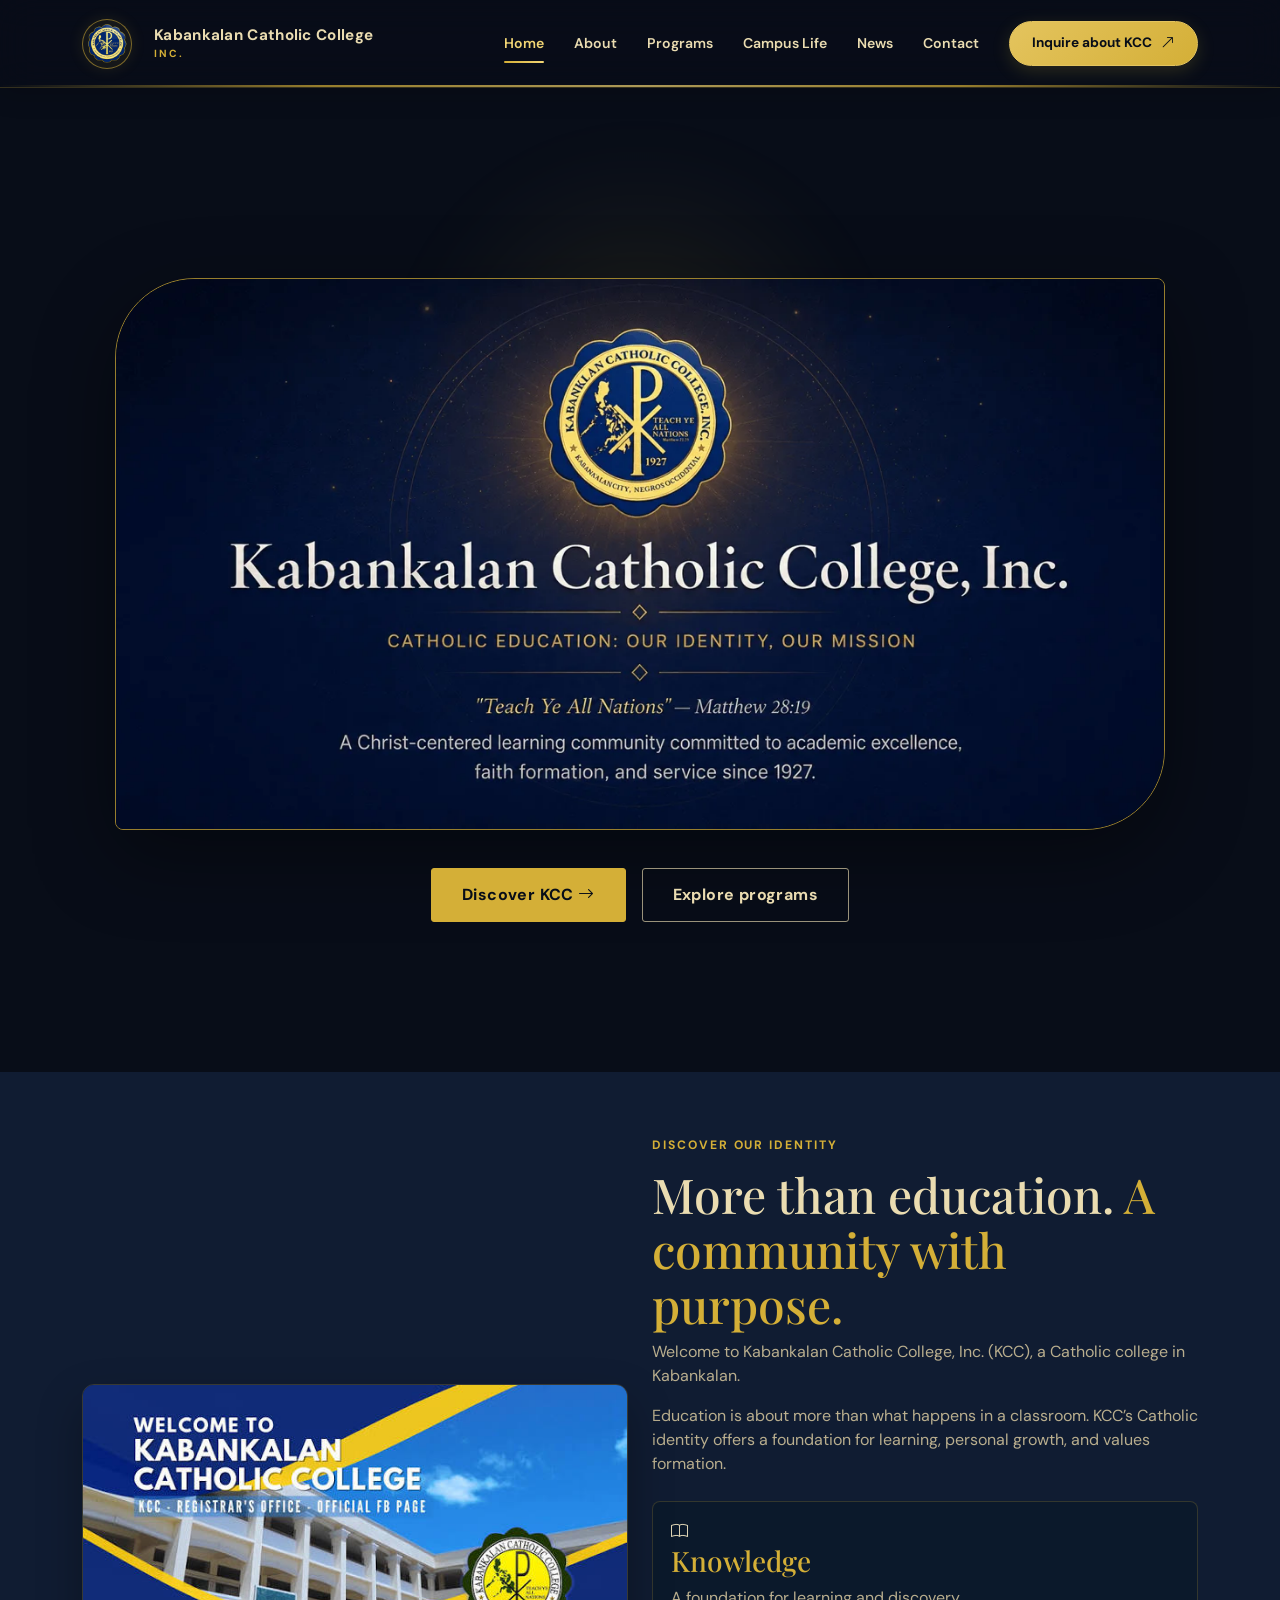
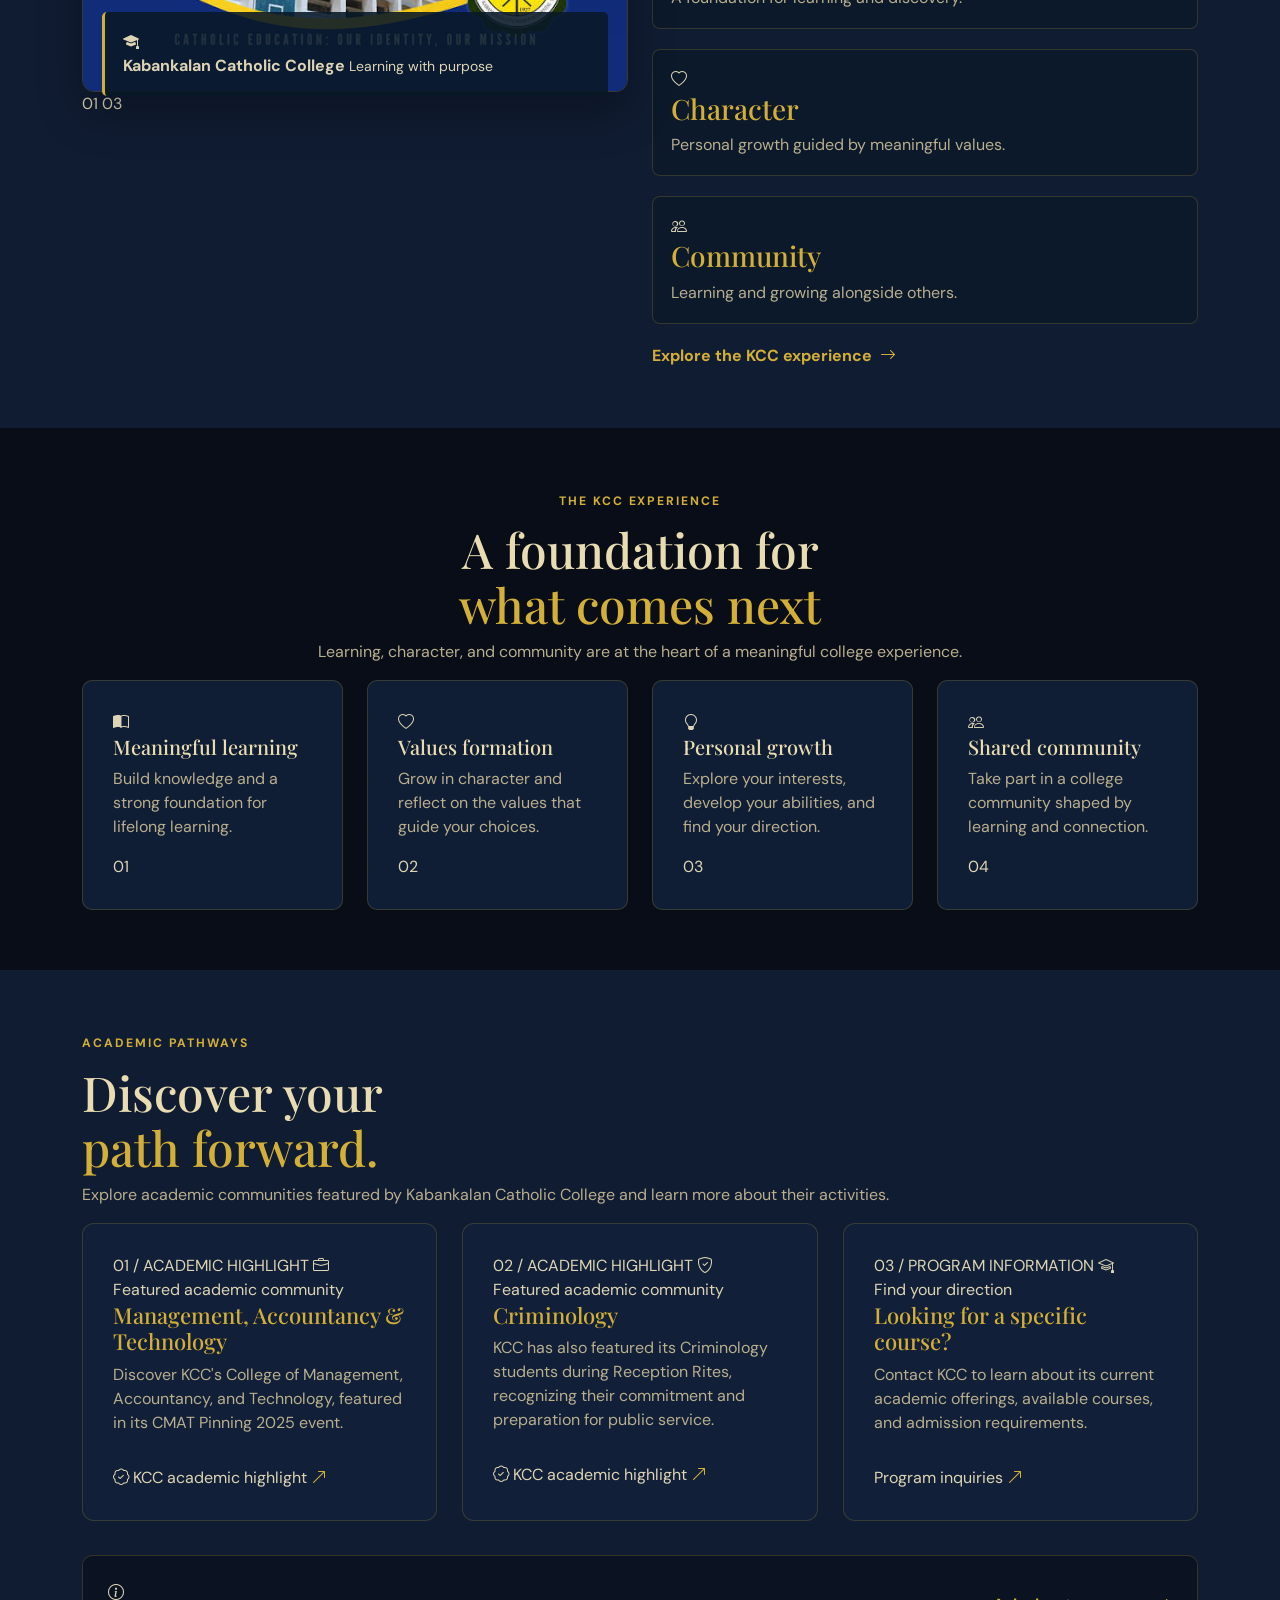
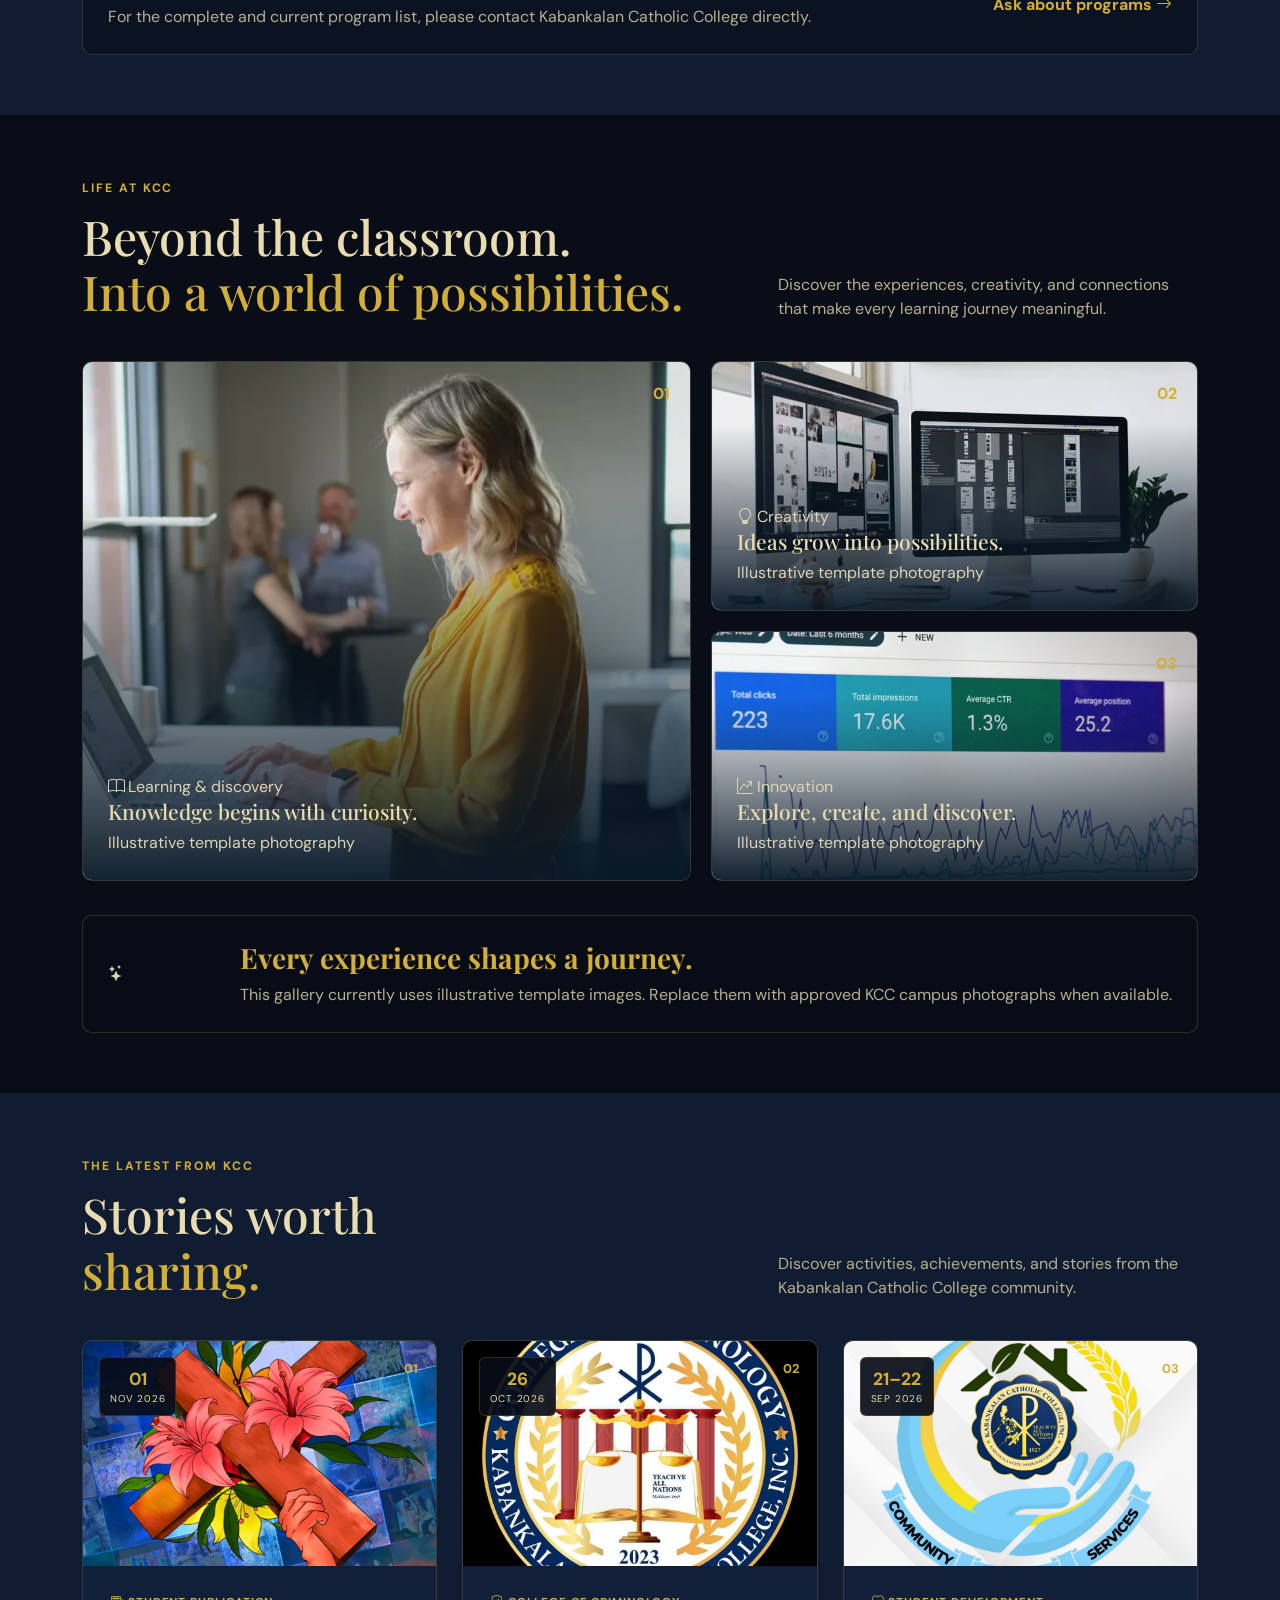
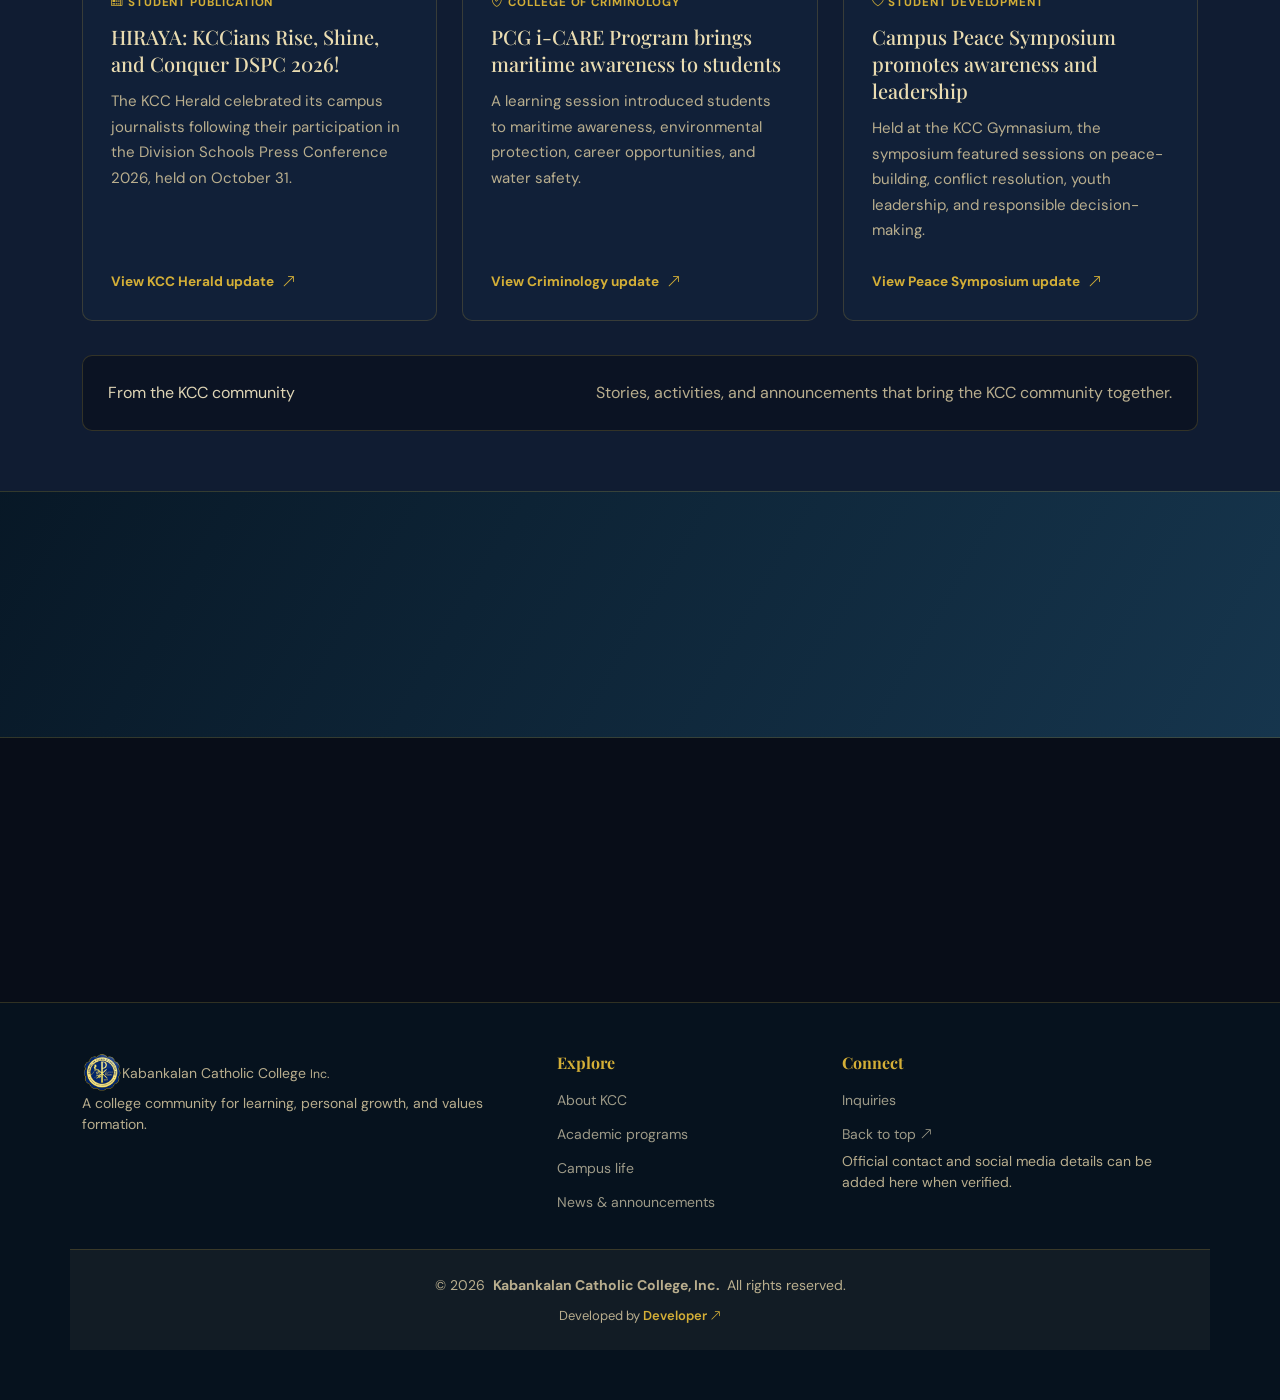
==== commit f6ec1d5f: "Fix responsive mobile navigation menu" ====
--- a/index.html
+++ b/index.html
@@ -63,11 +63,13 @@
           <li><a href="#contact">Contact</a></li>
         </ul>
 
-        <button
-          class="mobile-nav-toggle d-xl-none bi bi-list"
-          type="button"
-          aria-label="Toggle navigation"
-        ></button>
+       <button
+  class="mobile-nav-toggle d-xl-none bi bi-list"
+  type="button"
+  aria-label="Toggle navigation"
+  aria-controls="navmenu"
+  aria-expanded="false"
+></button>
 
       </nav>
 
@@ -96,7 +98,9 @@
             src="assets/img/hero-bg.webp"
             alt="Kabankalan Catholic College, Inc. official identity and mission banner"
             fetchpriority="high"
-          >
+            loading="eager"
+            decoding="async"
+>
 
         </div>
 
--- a/assets/css/kcc-custom.css
+++ b/assets/css/kcc-custom.css
@@ -1452,3 +1452,431 @@
         transition: none !important;
     }
 }
+/* =========================================
+   KCC HERO — ANIMATED PRESENTATION
+========================================= */
+
+#hero.kcc-hero {
+  position: relative;
+  overflow: hidden;
+  isolation: isolate;
+}
+
+/* Soft gold ambient glow */
+#hero.kcc-hero::before {
+  content: "";
+  position: absolute;
+  width: 480px;
+  height: 480px;
+  top: 5%;
+  left: 50%;
+  transform: translateX(-50%);
+  background: radial-gradient(
+    circle,
+    rgba(212, 175, 55, 0.13) 0%,
+    rgba(212, 175, 55, 0.04) 45%,
+    transparent 72%
+  );
+  filter: blur(25px);
+  pointer-events: none;
+  z-index: -1;
+  animation: kccGlow 5s ease-in-out infinite alternate;
+}
+
+/* Logo artwork */
+.kcc-hero-artwork {
+  position: relative;
+  z-index: 1;
+  animation: kccLogoReveal 1.2s ease-out both;
+  will-change: transform, opacity;
+}
+
+.kcc-hero-artwork img {
+  display: block;
+  width: 100%;
+  height: auto;
+  object-fit: contain;
+}
+
+/* Buttons */
+.kcc-hero-bottom {
+  position: relative;
+  z-index: 2;
+  animation: kccButtonsReveal 1s ease-out 0.7s both;
+}
+
+.kcc-hero-bottom .hero-actions {
+  display: flex;
+  justify-content: center;
+  flex-wrap: wrap;
+  gap: 16px;
+}
+
+/* Animations */
+@keyframes kccLogoReveal {
+  from {
+    opacity: 0;
+    transform: translateY(35px) scale(0.97);
+  }
+  to {
+    opacity: 1;
+    transform: translateY(0) scale(1);
+  }
+}
+
+@keyframes kccButtonsReveal {
+  from {
+    opacity: 0;
+    transform: translateY(20px);
+  }
+  to {
+    opacity: 1;
+    transform: translateY(0);
+  }
+}
+
+@keyframes kccGlow {
+  from {
+    opacity: 0.55;
+    transform: translateX(-50%) scale(0.9);
+  }
+  to {
+    opacity: 1;
+    transform: translateX(-50%) scale(1.12);
+  }
+}
+
+/* Mobile adjustments */
+@media (max-width: 768px) {
+  #hero.kcc-hero::before {
+    width: 300px;
+    height: 300px;
+  }
+
+  .kcc-hero-bottom .hero-actions {
+    gap: 12px;
+  }
+}
+
+/* Accessibility */
+@media (prefers-reduced-motion: reduce) {
+  #hero.kcc-hero::before,
+  .kcc-hero-artwork,
+  .kcc-hero-bottom {
+    animation: none !important;
+  }
+}
+/* =========================================
+   KCC ORIGINAL HERO DESIGN
+========================================= */
+
+.kcc-hero {
+  min-height: 100vh;
+  display: flex;
+  align-items: center;
+  position: relative;
+  overflow: hidden;
+  background:
+    radial-gradient(
+      circle at 80% 20%,
+      rgba(212, 175, 55, 0.10),
+      transparent 35%
+    ),
+    linear-gradient(135deg, #080d18 0%, #101c32 65%, #080d18 100%);
+}
+
+.kcc-hero-inner {
+  position: relative;
+  z-index: 2;
+  padding-top: 110px;
+  padding-bottom: 70px;
+}
+
+.kcc-hero-artwork {
+  max-width: 1050px;
+  margin: 0 auto;
+  padding: 12px;
+  border: 1px solid rgba(212, 175, 55, 0.55);
+  background: rgba(255, 255, 255, 0.025);
+  box-shadow: 0 25px 80px rgba(0, 0, 0, 0.35);
+}
+
+.kcc-hero-artwork img {
+  display: block;
+  width: 100%;
+  height: auto;
+  object-fit: contain;
+}
+
+.kcc-hero-bottom {
+  margin-top: 38px;
+  text-align: center;
+}
+
+.kcc-hero-bottom .hero-actions {
+  display: flex;
+  justify-content: center;
+  align-items: center;
+  gap: 16px;
+  flex-wrap: wrap;
+}
+
+.kcc-hero-bottom .hero-actions .btn {
+  padding: 14px 30px;
+  border-radius: 3px;
+  font-weight: 700;
+  letter-spacing: 0.4px;
+  transition: all 0.3s ease;
+}
+
+.kcc-hero-bottom .btn-gold {
+  background: var(--kcc-gold);
+  color: var(--kcc-midnight);
+  border: 1px solid var(--kcc-gold);
+}
+
+.kcc-hero-bottom .btn-gold:hover {
+  background: transparent;
+  color: var(--kcc-gold);
+  transform: translateY(-3px);
+}
+
+.kcc-hero-bottom .btn-outline-light {
+  background: transparent;
+  color: var(--kcc-cream);
+  border: 1px solid rgba(234, 220, 177, 0.65);
+}
+
+.kcc-hero-bottom .btn-outline-light:hover {
+  background: var(--kcc-cream);
+  color: var(--kcc-midnight);
+  transform: translateY(-3px);
+}
+
+/* Mobile layout */
+@media (max-width: 767px) {
+  .kcc-hero-inner {
+    padding-top: 95px;
+    padding-bottom: 45px;
+  }
+
+  .kcc-hero-artwork {
+    padding: 6px;
+  }
+
+  .kcc-hero-bottom {
+    margin-top: 25px;
+  }
+
+  .kcc-hero-bottom .hero-actions {
+    gap: 12px;
+  }
+
+  .kcc-hero-bottom .hero-actions .btn {
+    width: 100%;
+    max-width: 280px;
+    padding: 12px 20px;
+  }
+}
+/* KCC HERO — DISTINCTIVE IMAGE SHAPE */
+
+.kcc-hero-artwork {
+  padding: 0;
+  border: 1px solid rgba(212, 175, 55, 0.7);
+  border-radius: 80px 8px 80px 8px;
+  overflow: hidden;
+  background: transparent;
+  box-shadow: 0 25px 80px rgba(0, 0, 0, 0.4);
+}
+
+.kcc-hero-artwork img {
+  width: 100%;
+  height: auto;
+  display: block;
+  border-radius: 78px 6px 78px 6px;
+}
+
+@media (max-width: 767px) {
+  .kcc-hero-artwork {
+    border-radius: 35px 5px 35px 5px;
+  }
+
+  .kcc-hero-artwork img {
+    border-radius: 33px 4px 33px 4px;
+  }
+}
+
+
+/* =========================================
+   KCC MOBILE NAVIGATION — FINAL FIX
+========================================= */
+
+@media (max-width: 1199px) {
+
+  /* Mobile menu button */
+  .mobile-nav-toggle {
+    display: block;
+    position: relative;
+    z-index: 10001;
+    color: var(--kcc-gold) !important;
+    font-size: 29px;
+    cursor: pointer;
+    padding: 8px;
+    background: transparent;
+    border: none;
+  }
+
+  /* Closed navigation */
+  .navmenu {
+    padding: 0;
+  }
+
+  .navmenu > ul {
+    display: none;
+  }
+
+  /* Full-screen navigation overlay */
+  body.mobile-nav-active .navmenu {
+    position: fixed;
+    inset: 0;
+    z-index: 9998;
+    display: flex;
+    justify-content: center;
+    align-items: flex-start;
+    padding: 90px 20px 25px;
+    background: rgba(8, 13, 24, 0.96) !important;
+    backdrop-filter: blur(14px);
+    -webkit-backdrop-filter: blur(14px);
+    overflow-y: auto;
+  }
+
+  /* Visible navigation links */
+  body.mobile-nav-active .navmenu > ul {
+    display: flex !important;
+    flex-direction: column;
+    position: relative;
+    inset: auto;
+    width: 100%;
+    max-width: 500px;
+    max-height: calc(100vh - 120px);
+    overflow-y: auto;
+    padding: 15px;
+    margin: 0;
+    list-style: none;
+    background: var(--kcc-navy) !important;
+    border: 1px solid rgba(212, 175, 55, 0.4);
+    border-radius: 14px;
+    box-shadow: 0 15px 40px rgba(0, 0, 0, 0.5);
+  }
+
+  /* Individual navigation items */
+  body.mobile-nav-active .navmenu > ul li {
+    display: block;
+    width: 100%;
+    margin: 0;
+    padding: 0;
+  }
+
+  body.mobile-nav-active .navmenu > ul a {
+    display: flex;
+    align-items: center;
+    width: 100%;
+    padding: 15px 18px;
+    color: var(--kcc-cream) !important;
+    font-size: 15px;
+    font-weight: 600;
+    text-decoration: none;
+    border-bottom: 1px solid rgba(212, 175, 55, 0.12);
+  }
+
+  body.mobile-nav-active .navmenu > ul a:hover,
+  body.mobile-nav-active .navmenu > ul a.active {
+    color: var(--kcc-gold-light) !important;
+    background: rgba(212, 175, 55, 0.08);
+  }
+
+  /* Keep the close button above the overlay */
+  body.mobile-nav-active .mobile-nav-toggle {
+    position: fixed;
+    top: 18px;
+    right: 20px;
+    z-index: 10002;
+    color: var(--kcc-gold-light) !important;
+  }
+
+  /* Prevent background scrolling */
+  body.mobile-nav-active {
+    overflow: hidden;
+  }
+
+}
+/* =========================================
+   KCC MOBILE NAVIGATION — LAYER FIX
+========================================= */
+
+@media (max-width: 1199px) {
+
+  #header {
+    position: relative;
+    z-index: 10000;
+  }
+
+  #navmenu {
+    position: static;
+  }
+
+  body.mobile-nav-active #navmenu {
+    position: fixed !important;
+    inset: 0 !important;
+    width: 100%;
+    height: 100vh;
+    z-index: 99999 !important;
+    background: rgba(8, 13, 24, 0.98) !important;
+    padding: 90px 20px 30px !important;
+    overflow-y: auto;
+  }
+
+  body.mobile-nav-active #navmenu > ul {
+    display: flex !important;
+    flex-direction: column;
+    position: relative !important;
+    inset: auto !important;
+    width: 100%;
+    max-width: 500px;
+    margin: 0 auto !important;
+    padding: 20px !important;
+    background: #101c32 !important;
+    border: 1px solid rgba(212, 175, 55, 0.5);
+    border-radius: 14px;
+    visibility: visible !important;
+    opacity: 1 !important;
+    z-index: 100000 !important;
+  }
+
+  body.mobile-nav-active #navmenu > ul li {
+    display: block !important;
+    width: 100%;
+  }
+
+  body.mobile-nav-active #navmenu > ul a {
+    display: block !important;
+    padding: 16px !important;
+    color: #eadcb1 !important;
+    font-size: 16px;
+    visibility: visible !important;
+    opacity: 1 !important;
+    border-bottom: 1px solid rgba(212, 175, 55, 0.15);
+  }
+
+  body.mobile-nav-active #navmenu > ul a:hover,
+  body.mobile-nav-active #navmenu > ul a.active {
+    color: #e4c45e !important;
+  }
+
+  body.mobile-nav-active .mobile-nav-toggle {
+    position: fixed !important;
+    top: 18px;
+    right: 20px;
+    z-index: 100001 !important;
+  }
+}
